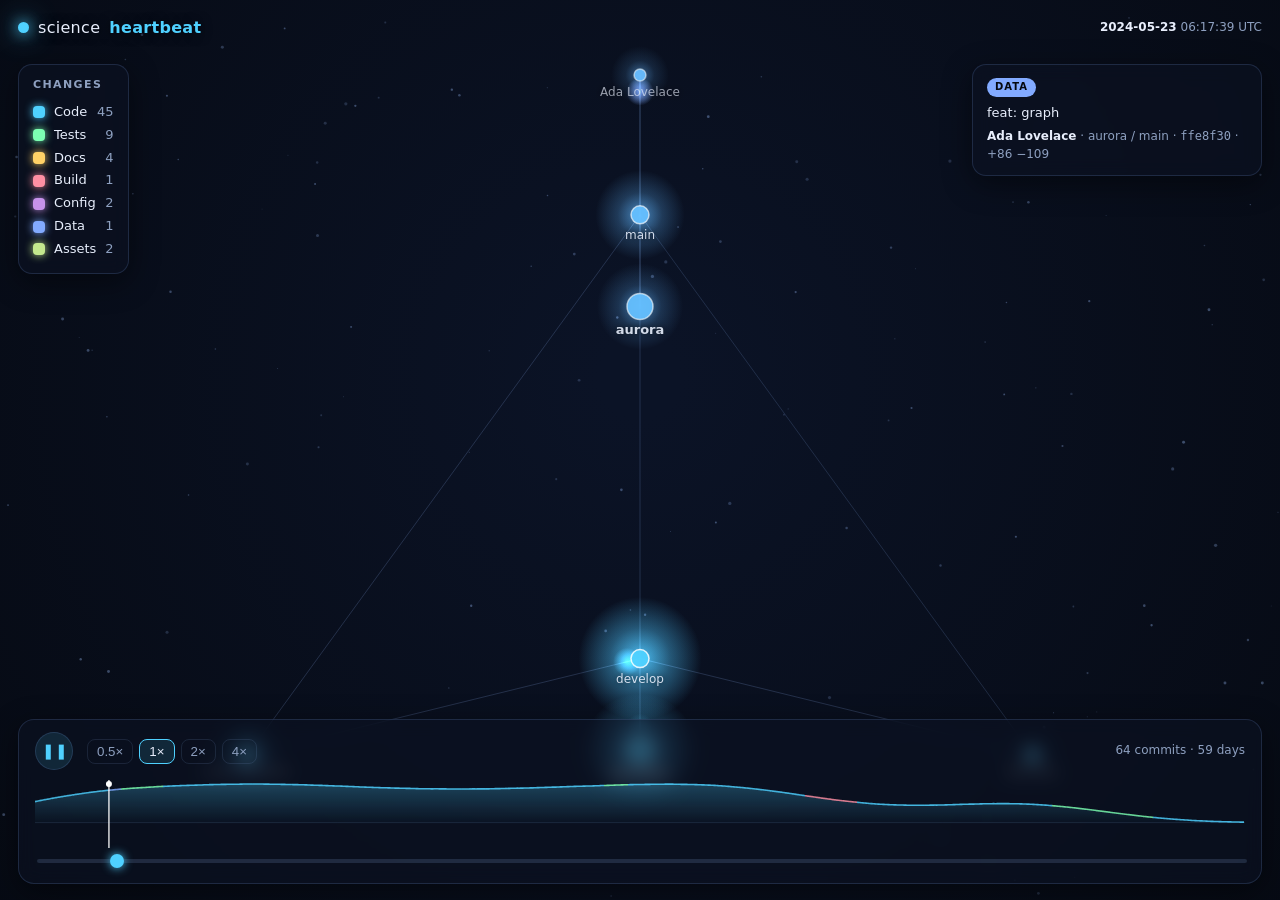
==== examples/demo/index.html @ ae6ad77e "feat: deterministic heartbeat dashboard (MVP) Turn git history into a scrub-able heartbeat dashboard" ====
<!doctype html>
<html lang="en">
<head>
<meta charset="utf-8" />
<meta name="viewport" content="width=device-width, initial-scale=1, maximum-scale=1" />
<title>science heartbeat</title>
<style>:root {
  --bg-0: #05080f;
  --bg-1: #0a1020;
  --ink: #e8eefc;
  --ink-dim: #8ea0c0;
  --line: rgba(120, 150, 200, 0.16);
  --panel: rgba(12, 18, 34, 0.62);
  --panel-brd: rgba(120, 160, 230, 0.18);
  --accent: #4fd1ff;
  --shadow: 0 8px 30px rgba(0, 0, 0, 0.45);
}

* { box-sizing: border-box; }

html, body {
  margin: 0;
  height: 100%;
  overflow: hidden;
  background: var(--bg-0);
  color: var(--ink);
  font: 13px/1.45 ui-sans-serif, system-ui, -apple-system, "Segoe UI", Roboto, sans-serif;
  -webkit-font-smoothing: antialiased;
}

#stage {
  position: fixed;
  inset: 0;
  display: block;
  cursor: grab;
}
#stage:active { cursor: grabbing; }

.panel {
  position: fixed;
  background: var(--panel);
  border: 1px solid var(--panel-brd);
  border-radius: 14px;
  padding: 12px 14px;
  backdrop-filter: blur(9px);
  -webkit-backdrop-filter: blur(9px);
  box-shadow: var(--shadow);
}

#topbar {
  position: fixed;
  top: 16px;
  left: 18px;
  right: 18px;
  display: flex;
  align-items: center;
  justify-content: space-between;
  pointer-events: none;
}
.brand {
  display: flex;
  align-items: center;
  gap: 9px;
  font-size: 16px;
  letter-spacing: 0.3px;
  text-shadow: 0 1px 12px rgba(0, 0, 0, 0.6);
}
.brand b { font-weight: 700; color: var(--accent); }
.brand .dot {
  width: 11px;
  height: 11px;
  border-radius: 50%;
  background: var(--accent);
  box-shadow: 0 0 14px var(--accent), 0 0 28px var(--accent);
  animation: beat 1.6s ease-in-out infinite;
}
@keyframes beat {
  0%, 100% { transform: scale(1); opacity: 0.85; }
  18% { transform: scale(1.5); opacity: 1; }
  40% { transform: scale(1); opacity: 0.85; }
}
.clock {
  font-variant-numeric: tabular-nums;
  color: var(--ink-dim);
  font-size: 12px;
  text-align: right;
}
.clock b { color: var(--ink); font-weight: 600; }

#legend {
  top: 64px;
  left: 18px;
  max-width: 210px;
}
#legend h4 {
  margin: 0 0 8px;
  font-size: 11px;
  text-transform: uppercase;
  letter-spacing: 1.4px;
  color: var(--ink-dim);
  font-weight: 600;
}
.legend-row {
  display: flex;
  align-items: center;
  gap: 9px;
  padding: 2px 0;
}
.legend-row .sw {
  width: 12px;
  height: 12px;
  border-radius: 4px;
  flex: 0 0 auto;
  box-shadow: 0 0 9px currentColor;
}
.legend-row .nm { flex: 1; text-transform: capitalize; }
.legend-row .ct { color: var(--ink-dim); font-variant-numeric: tabular-nums; }

#nowplaying {
  top: 64px;
  right: 18px;
  max-width: 290px;
  min-height: 30px;
  transition: opacity 0.25s ease;
}
#nowplaying.idle { opacity: 0.0; }
.np-kind {
  display: inline-block;
  font-size: 10px;
  text-transform: uppercase;
  letter-spacing: 1px;
  padding: 2px 8px;
  border-radius: 999px;
  color: #05080f;
  font-weight: 700;
}
.np-title {
  margin: 7px 0 6px;
  font-size: 13px;
  color: var(--ink);
  word-break: break-word;
}
.np-meta { color: var(--ink-dim); font-size: 12px; }
.np-meta b { color: var(--ink); font-weight: 600; }

#timeline {
  position: fixed;
  left: 18px;
  right: 18px;
  bottom: 16px;
  background: var(--panel);
  border: 1px solid var(--panel-brd);
  border-radius: 16px;
  padding: 12px 16px 14px;
  backdrop-filter: blur(9px);
  -webkit-backdrop-filter: blur(9px);
  box-shadow: var(--shadow);
}
.controls {
  display: flex;
  align-items: center;
  gap: 14px;
  margin-bottom: 8px;
}
#playpause {
  width: 38px;
  height: 38px;
  border-radius: 50%;
  border: 1px solid var(--panel-brd);
  background: rgba(79, 209, 255, 0.12);
  color: var(--accent);
  font-size: 15px;
  cursor: pointer;
  transition: background 0.15s ease, transform 0.1s ease;
  flex: 0 0 auto;
}
#playpause:hover { background: rgba(79, 209, 255, 0.22); }
#playpause:active { transform: scale(0.94); }
.speeds { display: flex; gap: 6px; }
.speeds button {
  border: 1px solid var(--line);
  background: transparent;
  color: var(--ink-dim);
  border-radius: 8px;
  padding: 4px 9px;
  cursor: pointer;
  font-variant-numeric: tabular-nums;
}
.speeds button.active { color: var(--ink); border-color: var(--accent); background: rgba(79, 209, 255, 0.12); }
.controls .span {
  margin-left: auto;
  color: var(--ink-dim);
  font-size: 12px;
  font-variant-numeric: tabular-nums;
}
#ecg {
  display: block;
  width: 100%;
  height: 72px;
  cursor: crosshair;
}
#scrub {
  -webkit-appearance: none;
  appearance: none;
  width: 100%;
  height: 4px;
  margin-top: 8px;
  border-radius: 4px;
  background: rgba(120, 150, 200, 0.2);
  outline: none;
}
#scrub::-webkit-slider-thumb {
  -webkit-appearance: none;
  width: 14px;
  height: 14px;
  border-radius: 50%;
  background: var(--accent);
  box-shadow: 0 0 10px var(--accent);
  cursor: pointer;
}
#scrub::-moz-range-thumb {
  width: 14px;
  height: 14px;
  border: none;
  border-radius: 50%;
  background: var(--accent);
  box-shadow: 0 0 10px var(--accent);
  cursor: pointer;
}

.tooltip {
  position: fixed;
  pointer-events: none;
  background: rgba(8, 12, 24, 0.92);
  border: 1px solid var(--panel-brd);
  border-radius: 9px;
  padding: 7px 10px;
  font-size: 12px;
  max-width: 260px;
  box-shadow: var(--shadow);
  z-index: 10;
  transform: translate(-50%, calc(-100% - 12px));
}
.tooltip .tt-label { font-weight: 600; }
.tooltip .tt-kind { color: var(--ink-dim); text-transform: capitalize; }

#empty {
  position: fixed;
  inset: 0;
  display: none;
  align-items: center;
  justify-content: center;
  color: var(--ink-dim);
  font-size: 15px;
  text-align: center;
  padding: 40px;
}
</style>
</head>
<body>
<canvas id="stage"></canvas>

<header id="topbar">
  <div class="brand"><span class="dot"></span> science<b>heartbeat</b></div>
  <div id="clock" class="clock"></div>
</header>

<aside id="legend" class="panel"></aside>
<section id="nowplaying" class="panel idle"></section>

<footer id="timeline">
  <div class="controls">
    <button id="playpause" aria-label="Play / pause">▶</button>
    <div class="speeds" id="speeds"></div>
  </div>
  <canvas id="ecg"></canvas>
  <input id="scrub" type="range" min="0" max="1000" value="0" step="1" aria-label="Timeline" />
</footer>

<div id="tooltip" class="tooltip" hidden></div>
<div id="empty"></div>

<script id="hb-data" type="application/json">{"classifier_version":"1","content_hash":"bdbcc55177541d0b05b9603dfdc18054f73d86063807f933cf3fd4defb46ef9e","edges":[{"id":"edge:authored:0bf801fb4e749cde","kind":"authored","label":null,"source":"committer:b0f029c27377","target":"branch:borealis:develop"},{"id":"edge:authored:124ed54fcc5cdbb7","kind":"authored","label":null,"source":"committer:3ca93ad87e0b","target":"branch:borealis:develop"},{"id":"edge:authored:46136c1c800684e3","kind":"authored","label":null,"source":"committer:b0f029c27377","target":"branch:aurora:main"},{"id":"edge:authored:8c77cfcd282cfc92","kind":"authored","label":null,"source":"committer:a460e37bf4d8","target":"branch:aurora:main"},{"id":"edge:authored:d6e035967238d266","kind":"authored","label":null,"source":"committer:a460e37bf4d8","target":"branch:borealis:develop"},{"id":"edge:authored:f244b180ac7a30e6","kind":"authored","label":null,"source":"committer:3ca93ad87e0b","target":"branch:aurora:main"},{"id":"edge:branch_of:57806a81c5008cb8","kind":"branch_of","label":null,"source":"branch:borealis:develop","target":"repo:borealis"},{"id":"edge:branch_of:86c24c39a9a504bc","kind":"branch_of","label":null,"source":"branch:aurora:main","target":"repo:aurora"}],"layout_version":"1","nodes":[{"id":"branch:aurora:main","kind":"branch","label":"main","parent":"repo:aurora","x":1.4083438190194563e-14,"y":-325.0},{"id":"branch:borealis:develop","kind":"branch","label":"develop","parent":"repo:borealis","x":1.4083438190194563e-14,"y":135.0},{"id":"committer:3ca93ad87e0b","kind":"committer","label":"Ada Lovelace","parent":null,"x":2.87791997799628e-14,"y":-470.0},{"id":"committer:a460e37bf4d8","kind":"committer","label":"Bob Bits","parent":null,"x":407.0319397786862,"y":234.99999999999991},{"id":"committer:b0f029c27377","kind":"committer","label":"Carol Compiler","parent":null,"x":-407.0319397786861,"y":235.00000000000017},{"id":"repo:aurora","kind":"repo","label":"aurora","parent":null,"x":1.4083438190194563e-14,"y":-230.0},{"id":"repo:borealis","kind":"repo","label":"borealis","parent":null,"x":1.4083438190194563e-14,"y":230.0}],"palette":{"assets":"#c3e88d","build":"#ff8fa3","code":"#4fd1ff","config":"#c792ea","data":"#82aaff","deps":"#f78c6c","docs":"#ffd166","other":"#9fb0c0","tests":"#7cffb2"},"palette_version":"1","pulses":[{"branch":"branch:aurora:main","color":"#4fd1ff","deletions":95,"files_changed":2,"id":"pulse:aurora:4ef9149d4954","insertions":283,"intensity":0.8118,"kind":"code","kinds":[{"files":1,"kind":"code"},{"files":1,"kind":"data"}],"node":"branch:aurora:main","path":["committer:a460e37bf4d8","branch:aurora:main","repo:aurora"],"ref":"4ef9149d4954","repo":"repo:aurora","source":"Bob Bits","source_id":"committer:a460e37bf4d8","t":1716081029,"title":"test: cover metrics"},{"branch":"branch:borealis:develop","color":"#4fd1ff","deletions":104,"files_changed":3,"id":"pulse:borealis:d67444ec4b9b","insertions":197,"intensity":0.7808,"kind":"code","kinds":[{"files":2,"kind":"code"},{"files":1,"kind":"tests"}],"node":"branch:borealis:develop","path":["committer:b0f029c27377","branch:borealis:develop","repo:borealis"],"ref":"d67444ec4b9b","repo":"repo:borealis","source":"Carol Compiler","source_id":"committer:b0f029c27377","t":1716142974,"title":"chore: bump loader"},{"branch":"branch:aurora:main","color":"#4fd1ff","deletions":27,"files_changed":2,"id":"pulse:aurora:e06ecbe830d1","insertions":66,"intensity":0.6212,"kind":"code","kinds":[{"files":1,"kind":"code"},{"files":1,"kind":"build"}],"node":"branch:aurora:main","path":["committer:a460e37bf4d8","branch:aurora:main","repo:aurora"],"ref":"e06ecbe830d1","repo":"repo:aurora","source":"Bob Bits","source_id":"committer:a460e37bf4d8","t":1716221414,"title":"test: cover export"},{"branch":"branch:borealis:develop","color":"#4fd1ff","deletions":22,"files_changed":2,"id":"pulse:borealis:b2cd46346876","insertions":55,"intensity":0.5957,"kind":"code","kinds":[{"files":1,"kind":"code"},{"files":1,"kind":"tests"}],"node":"branch:borealis:develop","path":["committer:3ca93ad87e0b","branch:borealis:develop","repo:borealis"],"ref":"b2cd46346876","repo":"repo:borealis","source":"Ada Lovelace","source_id":"committer:3ca93ad87e0b","t":1716275352,"title":"refactor: simplify cache"},{"branch":"branch:borealis:develop","color":"#4fd1ff","deletions":84,"files_changed":4,"id":"pulse:borealis:c99bd3268885","insertions":145,"intensity":0.7435,"kind":"code","kinds":[{"files":2,"kind":"code"},{"files":2,"kind":"build"}],"node":"branch:borealis:develop","path":["committer:b0f029c27377","branch:borealis:develop","repo:borealis"],"ref":"c99bd3268885","repo":"repo:borealis","source":"Carol Compiler","source_id":"committer:b0f029c27377","t":1716350681,"title":"feat: auth"},{"branch":"branch:aurora:main","color":"#82aaff","deletions":109,"files_changed":1,"id":"pulse:aurora:ffe8f30e97c7","insertions":86,"intensity":0.7217,"kind":"data","kinds":[{"files":1,"kind":"data"}],"node":"branch:aurora:main","path":["committer:3ca93ad87e0b","branch:aurora:main","repo:aurora"],"ref":"ffe8f30e97c7","repo":"repo:aurora","source":"Ada Lovelace","source_id":"committer:3ca93ad87e0b","t":1716433331,"title":"feat: graph"},{"branch":"branch:borealis:develop","color":"#4fd1ff","deletions":35,"files_changed":2,"id":"pulse:borealis:f1ce5c393d32","insertions":48,"intensity":0.6058,"kind":"code","kinds":[{"files":1,"kind":"code"},{"files":1,"kind":"build"}],"node":"branch:borealis:develop","path":["committer:3ca93ad87e0b","branch:borealis:develop","repo:borealis"],"ref":"f1ce5c393d32","repo":"repo:borealis","source":"Ada Lovelace","source_id":"committer:3ca93ad87e0b","t":1716528740,"title":"docs: explain parser"},{"branch":"branch:borealis:develop","color":"#7cffb2","deletions":36,"files_changed":4,"id":"pulse:borealis:f186d61fefa9","insertions":176,"intensity":0.733,"kind":"tests","kinds":[{"files":1,"kind":"code"},{"files":2,"kind":"tests"},{"files":1,"kind":"assets"}],"node":"branch:borealis:develop","path":["committer:a460e37bf4d8","branch:borealis:develop","repo:borealis"],"ref":"f186d61fefa9","repo":"repo:borealis","source":"Bob Bits","source_id":"committer:a460e37bf4d8","t":1716602290,"title":"fix: handle parser edge case"},{"branch":"branch:aurora:main","color":"#4fd1ff","deletions":15,"files_changed":2,"id":"pulse:aurora:b3fbae81ee1b","insertions":82,"intensity":0.6269,"kind":"code","kinds":[{"files":1,"kind":"code"},{"files":1,"kind":"docs"}],"node":"branch:aurora:main","path":["committer:3ca93ad87e0b","branch:aurora:main","repo:aurora"],"ref":"b3fbae81ee1b","repo":"repo:aurora","source":"Ada Lovelace","source_id":"committer:3ca93ad87e0b","t":1716628167,"title":"feat: loader"},{"branch":"branch:borealis:develop","color":"#4fd1ff","deletions":53,"files_changed":3,"id":"pulse:borealis:fbc6354aeff2","insertions":44,"intensity":0.6269,"kind":"code","kinds":[{"files":1,"kind":"code"},{"files":1,"kind":"docs"},{"files":1,"kind":"config"}],"node":"branch:borealis:develop","path":["committer:b0f029c27377","branch:borealis:develop","repo:borealis"],"ref":"fbc6354aeff2","repo":"repo:borealis","source":"Carol Compiler","source_id":"committer:b0f029c27377","t":1716666289,"title":"docs: explain scheduler"},{"branch":"branch:aurora:main","color":"#4fd1ff","deletions":8,"files_changed":2,"id":"pulse:aurora:2e70431bccd8","insertions":78,"intensity":0.6106,"kind":"code","kinds":[{"files":1,"kind":"code"},{"files":1,"kind":"assets"}],"node":"branch:aurora:main","path":["committer:b0f029c27377","branch:aurora:main","repo:aurora"],"ref":"2e70431bccd8","repo":"repo:aurora","source":"Carol Compiler","source_id":"committer:b0f029c27377","t":1716777868,"title":"fix: handle auth edge case"},{"branch":"branch:borealis:develop","color":"#4fd1ff","deletions":81,"files_changed":3,"id":"pulse:borealis:686ff7fb10cd","insertions":207,"intensity":0.7747,"kind":"code","kinds":[{"files":2,"kind":"code"},{"files":1,"kind":"tests"}],"node":"branch:borealis:develop","path":["committer:3ca93ad87e0b","branch:borealis:develop","repo:borealis"],"ref":"686ff7fb10cd","repo":"repo:borealis","source":"Ada Lovelace","source_id":"committer:3ca93ad87e0b","t":1716883369,"title":"test: cover metrics"},{"branch":"branch:aurora:main","color":"#4fd1ff","deletions":41,"files_changed":3,"id":"pulse:aurora:fdf78a8ca42a","insertions":94,"intensity":0.6717,"kind":"code","kinds":[{"files":1,"kind":"code"},{"files":1,"kind":"docs"},{"files":1,"kind":"build"}],"node":"branch:aurora:main","path":["committer:b0f029c27377","branch:aurora:main","repo:aurora"],"ref":"fdf78a8ca42a","repo":"repo:aurora","source":"Carol Compiler","source_id":"committer:b0f029c27377","t":1716999823,"title":"refactor: simplify parser"},{"branch":"branch:borealis:develop","color":"#4fd1ff","deletions":29,"files_changed":1,"id":"pulse:borealis:5788f9c15114","insertions":93,"intensity":0.658,"kind":"code","kinds":[{"files":1,"kind":"code"}],"node":"branch:borealis:develop","path":["committer:a460e37bf4d8","branch:borealis:develop","repo:borealis"],"ref":"5788f9c15114","repo":"repo:borealis","source":"Bob Bits","source_id":"committer:a460e37bf4d8","t":1717035341,"title":"docs: explain auth"},{"branch":"branch:aurora:main","color":"#4fd1ff","deletions":35,"files_changed":1,"id":"pulse:aurora:6e1b7ba47e73","insertions":48,"intensity":0.6058,"kind":"code","kinds":[{"files":1,"kind":"code"}],"node":"branch:aurora:main","path":["committer:3ca93ad87e0b","branch:aurora:main","repo:aurora"],"ref":"6e1b7ba47e73","repo":"repo:aurora","source":"Ada Lovelace","source_id":"committer:3ca93ad87e0b","t":1717111399,"title":"test: cover graph"},{"branch":"branch:borealis:develop","color":"#4fd1ff","deletions":33,"files_changed":2,"id":"pulse:borealis:b45b09a45a7e","insertions":95,"intensity":0.6645,"kind":"code","kinds":[{"files":1,"kind":"code"},{"files":1,"kind":"docs"}],"node":"branch:borealis:develop","path":["committer:b0f029c27377","branch:borealis:develop","repo:borealis"],"ref":"b45b09a45a7e","repo":"repo:borealis","source":"Carol Compiler","source_id":"committer:b0f029c27377","t":1717154712,"title":"feat: loader"},{"branch":"branch:aurora:main","color":"#4fd1ff","deletions":50,"files_changed":1,"id":"pulse:aurora:aaae6b20cb0e","insertions":96,"intensity":0.6823,"kind":"code","kinds":[{"files":1,"kind":"code"}],"node":"branch:aurora:main","path":["committer:b0f029c27377","branch:aurora:main","repo:aurora"],"ref":"aaae6b20cb0e","repo":"repo:aurora","source":"Carol Compiler","source_id":"committer:b0f029c27377","t":1717178939,"title":"refactor: simplify metrics"},{"branch":"branch:aurora:main","color":"#4fd1ff","deletions":56,"files_changed":3,"id":"pulse:aurora:423be623ac69","insertions":196,"intensity":0.7566,"kind":"code","kinds":[{"files":2,"kind":"code"},{"files":1,"kind":"config"}],"node":"branch:aurora:main","path":["committer:3ca93ad87e0b","branch:aurora:main","repo:aurora"],"ref":"423be623ac69","repo":"repo:aurora","source":"Ada Lovelace","source_id":"committer:3ca93ad87e0b","t":1717231074,"title":"docs: explain metrics"},{"branch":"branch:borealis:develop","color":"#4fd1ff","deletions":10,"files_changed":1,"id":"pulse:borealis:7108e7bfbc1b","insertions":86,"intensity":0.6255,"kind":"code","kinds":[{"files":1,"kind":"code"}],"node":"branch:borealis:develop","path":["committer:3ca93ad87e0b","branch:borealis:develop","repo:borealis"],"ref":"7108e7bfbc1b","repo":"repo:borealis","source":"Ada Lovelace","source_id":"committer:3ca93ad87e0b","t":1717335317,"title":"feat: scheduler"},{"branch":"branch:aurora:main","color":"#4fd1ff","deletions":47,"files_changed":4,"id":"pulse:aurora:16c10e407b90","insertions":361,"intensity":0.8222,"kind":"code","kinds":[{"files":2,"kind":"code"},{"files":1,"kind":"docs"},{"files":1,"kind":"data"}],"node":"branch:aurora:main","path":["committer:a460e37bf4d8","branch:aurora:main","repo:aurora"],"ref":"16c10e407b90","repo":"repo:aurora","source":"Bob Bits","source_id":"committer:a460e37bf4d8","t":1717390898,"title":"docs: explain cache"},{"branch":"branch:aurora:main","color":"#7cffb2","deletions":23,"files_changed":4,"id":"pulse:aurora:3f4fb8d5dea0","insertions":134,"intensity":0.6922,"kind":"tests","kinds":[{"files":1,"kind":"code"},{"files":2,"kind":"tests"},{"files":1,"kind":"config"}],"node":"branch:aurora:main","path":["committer:3ca93ad87e0b","branch:aurora:main","repo:aurora"],"ref":"3f4fb8d5dea0","repo":"repo:aurora","source":"Ada Lovelace","source_id":"committer:3ca93ad87e0b","t":1717457579,"title":"test: cover loader"},{"branch":"branch:borealis:develop","color":"#7cffb2","deletions":29,"files_changed":2,"id":"pulse:borealis:87cb37596566","insertions":100,"intensity":0.6655,"kind":"tests","kinds":[{"files":2,"kind":"tests"}],"node":"branch:borealis:develop","path":["committer:a460e37bf4d8","branch:borealis:develop","repo:borealis"],"ref":"87cb37596566","repo":"repo:borealis","source":"Bob Bits","source_id":"committer:a460e37bf4d8","t":1717566287,"title":"chore: bump graph"},{"branch":"branch:aurora:main","color":"#4fd1ff","deletions":26,"files_changed":2,"id":"pulse:aurora:f76b7513769a","insertions":79,"intensity":0.6376,"kind":"code","kinds":[{"files":1,"kind":"code"},{"files":1,"kind":"docs"}],"node":"branch:aurora:main","path":["committer:a460e37bf4d8","branch:aurora:main","repo:aurora"],"ref":"f76b7513769a","repo":"repo:aurora","source":"Bob Bits","source_id":"committer:a460e37bf4d8","t":1717693209,"title":"docs: explain export"},{"branch":"branch:borealis:develop","color":"#ffd166","deletions":35,"files_changed":3,"id":"pulse:borealis:1ffff15248f9","insertions":106,"intensity":0.6776,"kind":"docs","kinds":[{"files":1,"kind":"code"},{"files":2,"kind":"docs"}],"node":"branch:borealis:develop","path":["committer:a460e37bf4d8","branch:borealis:develop","repo:borealis"],"ref":"1ffff15248f9","repo":"repo:borealis","source":"Bob Bits","source_id":"committer:a460e37bf4d8","t":1717735192,"title":"fix: handle cache edge case"},{"branch":"branch:aurora:main","color":"#4fd1ff","deletions":9,"files_changed":2,"id":"pulse:aurora:7d7b60e2aa07","insertions":182,"intensity":0.7188,"kind":"code","kinds":[{"files":2,"kind":"code"}],"node":"branch:aurora:main","path":["committer:b0f029c27377","branch:aurora:main","repo:aurora"],"ref":"7d7b60e2aa07","repo":"repo:aurora","source":"Carol Compiler","source_id":"committer:b0f029c27377","t":1717739276,"title":"test: cover auth"},{"branch":"branch:aurora:main","color":"#7cffb2","deletions":0,"files_changed":1,"id":"pulse:aurora:1bf55e381a05","insertions":49,"intensity":0.5349,"kind":"tests","kinds":[{"files":1,"kind":"tests"}],"node":"branch:aurora:main","path":["committer:b0f029c27377","branch:aurora:main","repo:aurora"],"ref":"1bf55e381a05","repo":"repo:aurora","source":"Carol Compiler","source_id":"committer:b0f029c27377","t":1717819509,"title":"refactor: simplify graph"},{"branch":"branch:aurora:main","color":"#4fd1ff","deletions":113,"files_changed":3,"id":"pulse:aurora:305887d50287","insertions":324,"intensity":0.8316,"kind":"code","kinds":[{"files":1,"kind":"code"},{"files":1,"kind":"docs"},{"files":1,"kind":"data"}],"node":"branch:aurora:main","path":["committer:a460e37bf4d8","branch:aurora:main","repo:aurora"],"ref":"305887d50287","repo":"repo:aurora","source":"Bob Bits","source_id":"committer:a460e37bf4d8","t":1717976447,"title":"refactor: simplify loader"},{"branch":"branch:borealis:develop","color":"#7cffb2","deletions":24,"files_changed":2,"id":"pulse:borealis:b35c271ebf7f","insertions":59,"intensity":0.6058,"kind":"tests","kinds":[{"files":2,"kind":"tests"}],"node":"branch:borealis:develop","path":["committer:3ca93ad87e0b","branch:borealis:develop","repo:borealis"],"ref":"b35c271ebf7f","repo":"repo:borealis","source":"Ada Lovelace","source_id":"committer:3ca93ad87e0b","t":1717982002,"title":"feat: auth"},{"branch":"branch:borealis:develop","color":"#4fd1ff","deletions":33,"files_changed":3,"id":"pulse:borealis:9a327a7d3bf9","insertions":278,"intensity":0.7852,"kind":"code","kinds":[{"files":1,"kind":"code"},{"files":1,"kind":"tests"},{"files":1,"kind":"data"}],"node":"branch:borealis:develop","path":["committer:b0f029c27377","branch:borealis:develop","repo:borealis"],"ref":"9a327a7d3bf9","repo":"repo:borealis","source":"Carol Compiler","source_id":"committer:b0f029c27377","t":1718155912,"title":"chore: bump metrics"},{"branch":"branch:aurora:main","color":"#4fd1ff","deletions":29,"files_changed":4,"id":"pulse:aurora:c4ebd836dff7","insertions":341,"intensity":0.8089,"kind":"code","kinds":[{"files":2,"kind":"code"},{"files":1,"kind":"config"},{"files":1,"kind":"data"}],"node":"branch:aurora:main","path":["committer:a460e37bf4d8","branch:aurora:main","repo:aurora"],"ref":"c4ebd836dff7","repo":"repo:aurora","source":"Bob Bits","source_id":"committer:a460e37bf4d8","t":1718174494,"title":"refactor: simplify auth"},{"branch":"branch:borealis:develop","color":"#4fd1ff","deletions":50,"files_changed":3,"id":"pulse:borealis:b26033189dde","insertions":123,"intensity":0.7054,"kind":"code","kinds":[{"files":1,"kind":"code"},{"files":1,"kind":"tests"},{"files":1,"kind":"docs"}],"node":"branch:borealis:develop","path":["committer:3ca93ad87e0b","branch:borealis:develop","repo:borealis"],"ref":"b26033189dde","repo":"repo:borealis","source":"Ada Lovelace","source_id":"committer:3ca93ad87e0b","t":1718368221,"title":"feat: scheduler"},{"branch":"branch:borealis:develop","color":"#4fd1ff","deletions":46,"files_changed":2,"id":"pulse:borealis:d4a12bbab782","insertions":95,"intensity":0.6776,"kind":"code","kinds":[{"files":1,"kind":"code"},{"files":1,"kind":"tests"}],"node":"branch:borealis:develop","path":["committer:3ca93ad87e0b","branch:borealis:develop","repo:borealis"],"ref":"d4a12bbab782","repo":"repo:borealis","source":"Ada Lovelace","source_id":"committer:3ca93ad87e0b","t":1718410985,"title":"feat: scheduler"},{"branch":"branch:aurora:main","color":"#4fd1ff","deletions":33,"files_changed":2,"id":"pulse:aurora:57d372adf485","insertions":100,"intensity":0.6697,"kind":"code","kinds":[{"files":2,"kind":"code"}],"node":"branch:aurora:main","path":["committer:b0f029c27377","branch:aurora:main","repo:aurora"],"ref":"57d372adf485","repo":"repo:aurora","source":"Carol Compiler","source_id":"committer:b0f029c27377","t":1718428982,"title":"feat: metrics"},{"branch":"branch:aurora:main","color":"#c3e88d","deletions":95,"files_changed":4,"id":"pulse:aurora:730bada6272d","insertions":212,"intensity":0.7835,"kind":"assets","kinds":[{"files":1,"kind":"code"},{"files":1,"kind":"data"},{"files":2,"kind":"assets"}],"node":"branch:aurora:main","path":["committer:3ca93ad87e0b","branch:aurora:main","repo:aurora"],"ref":"730bada6272d","repo":"repo:aurora","source":"Ada Lovelace","source_id":"committer:3ca93ad87e0b","t":1718552278,"title":"feat: cache"},{"branch":"branch:borealis:develop","color":"#4fd1ff","deletions":112,"files_changed":4,"id":"pulse:borealis:97ef6d877d2e","insertions":647,"intensity":0.9069,"kind":"code","kinds":[{"files":2,"kind":"code"},{"files":1,"kind":"config"},{"files":1,"kind":"data"}],"node":"branch:borealis:develop","path":["committer:a460e37bf4d8","branch:borealis:develop","repo:borealis"],"ref":"97ef6d877d2e","repo":"repo:borealis","source":"Bob Bits","source_id":"committer:a460e37bf4d8","t":1718637796,"title":"feat: scheduler"},{"branch":"branch:borealis:develop","color":"#4fd1ff","deletions":62,"files_changed":4,"id":"pulse:borealis:d5888b540ba2","insertions":287,"intensity":0.8009,"kind":"code","kinds":[{"files":3,"kind":"code"},{"files":1,"kind":"docs"}],"node":"branch:borealis:develop","path":["committer:3ca93ad87e0b","branch:borealis:develop","repo:borealis"],"ref":"d5888b540ba2","repo":"repo:borealis","source":"Ada Lovelace","source_id":"committer:3ca93ad87e0b","t":1718757025,"title":"refactor: simplify scheduler"},{"branch":"branch:aurora:main","color":"#c792ea","deletions":0,"files_changed":1,"id":"pulse:aurora:91fc2c118769","insertions":5,"intensity":0.245,"kind":"config","kinds":[{"files":1,"kind":"config"}],"node":"branch:aurora:main","path":["committer:3ca93ad87e0b","branch:aurora:main","repo:aurora"],"ref":"91fc2c118769","repo":"repo:aurora","source":"Ada Lovelace","source_id":"committer:3ca93ad87e0b","t":1718799077,"title":"refactor: simplify loader"},{"branch":"branch:aurora:main","color":"#7cffb2","deletions":47,"files_changed":3,"id":"pulse:aurora:516d322c3158","insertions":205,"intensity":0.7566,"kind":"tests","kinds":[{"files":1,"kind":"code"},{"files":2,"kind":"tests"}],"node":"branch:aurora:main","path":["committer:a460e37bf4d8","branch:aurora:main","repo:aurora"],"ref":"516d322c3158","repo":"repo:aurora","source":"Bob Bits","source_id":"committer:a460e37bf4d8","t":1718878959,"title":"refactor: simplify loader"},{"branch":"branch:borealis:develop","color":"#4fd1ff","deletions":5,"files_changed":3,"id":"pulse:borealis:90c46849ed4e","insertions":149,"intensity":0.6896,"kind":"code","kinds":[{"files":1,"kind":"code"},{"files":1,"kind":"docs"},{"files":1,"kind":"build"}],"node":"branch:borealis:develop","path":["committer:3ca93ad87e0b","branch:borealis:develop","repo:borealis"],"ref":"90c46849ed4e","repo":"repo:borealis","source":"Ada Lovelace","source_id":"committer:3ca93ad87e0b","t":1718937288,"title":"refactor: simplify scheduler"},{"branch":"branch:aurora:main","color":"#c3e88d","deletions":0,"files_changed":1,"id":"pulse:aurora:b7b3f56933cc","insertions":1,"intensity":0.12,"kind":"assets","kinds":[{"files":1,"kind":"assets"}],"node":"branch:aurora:main","path":["committer:a460e37bf4d8","branch:aurora:main","repo:aurora"],"ref":"b7b3f56933cc","repo":"repo:aurora","source":"Bob Bits","source_id":"committer:a460e37bf4d8","t":1718946875,"title":"fix: handle auth edge case"},{"branch":"branch:borealis:develop","color":"#7cffb2","deletions":33,"files_changed":3,"id":"pulse:borealis:62dc0bbb4f87","insertions":131,"intensity":0.6981,"kind":"tests","kinds":[{"files":3,"kind":"tests"}],"node":"branch:borealis:develop","path":["committer:3ca93ad87e0b","branch:borealis:develop","repo:borealis"],"ref":"62dc0bbb4f87","repo":"repo:borealis","source":"Ada Lovelace","source_id":"committer:3ca93ad87e0b","t":1719074053,"title":"test: cover metrics"},{"branch":"branch:borealis:develop","color":"#4fd1ff","deletions":41,"files_changed":2,"id":"pulse:borealis:a3701adfdd69","insertions":102,"intensity":0.6795,"kind":"code","kinds":[{"files":1,"kind":"code"},{"files":1,"kind":"docs"}],"node":"branch:borealis:develop","path":["committer:a460e37bf4d8","branch:borealis:develop","repo:borealis"],"ref":"a3701adfdd69","repo":"repo:borealis","source":"Bob Bits","source_id":"committer:a460e37bf4d8","t":1719111087,"title":"test: cover parser"},{"branch":"branch:aurora:main","color":"#4fd1ff","deletions":52,"files_changed":3,"id":"pulse:aurora:ee0568580c40","insertions":186,"intensity":0.7488,"kind":"code","kinds":[{"files":2,"kind":"code"},{"files":1,"kind":"build"}],"node":"branch:aurora:main","path":["committer:b0f029c27377","branch:aurora:main","repo:aurora"],"ref":"ee0568580c40","repo":"repo:aurora","source":"Carol Compiler","source_id":"committer:b0f029c27377","t":1719115138,"title":"test: cover loader"},{"branch":"branch:aurora:main","color":"#4fd1ff","deletions":10,"files_changed":3,"id":"pulse:aurora:5bd570101865","insertions":32,"intensity":0.5143,"kind":"code","kinds":[{"files":1,"kind":"code"},{"files":1,"kind":"docs"},{"files":1,"kind":"assets"}],"node":"branch:aurora:main","path":["committer:b0f029c27377","branch:aurora:main","repo:aurora"],"ref":"5bd570101865","repo":"repo:aurora","source":"Carol Compiler","source_id":"committer:b0f029c27377","t":1719152688,"title":"test: cover export"},{"branch":"branch:borealis:develop","color":"#4fd1ff","deletions":20,"files_changed":2,"id":"pulse:borealis:fda03b7e88df","insertions":112,"intensity":0.6686,"kind":"code","kinds":[{"files":1,"kind":"code"},{"files":1,"kind":"docs"}],"node":"branch:borealis:develop","path":["committer:b0f029c27377","branch:borealis:develop","repo:borealis"],"ref":"fda03b7e88df","repo":"repo:borealis","source":"Carol Compiler","source_id":"committer:b0f029c27377","t":1719291691,"title":"docs: explain metrics"},{"branch":"branch:aurora:main","color":"#4fd1ff","deletions":55,"files_changed":4,"id":"pulse:aurora:59d1d4911dba","insertions":272,"intensity":0.7921,"kind":"code","kinds":[{"files":2,"kind":"code"},{"files":1,"kind":"tests"},{"files":1,"kind":"docs"}],"node":"branch:aurora:main","path":["committer:3ca93ad87e0b","branch:aurora:main","repo:aurora"],"ref":"59d1d4911dba","repo":"repo:aurora","source":"Ada Lovelace","source_id":"committer:3ca93ad87e0b","t":1719392659,"title":"docs: explain graph"},{"branch":"branch:borealis:develop","color":"#4fd1ff","deletions":18,"files_changed":1,"id":"pulse:borealis:db56e2ab089e","insertions":63,"intensity":0.6025,"kind":"code","kinds":[{"files":1,"kind":"code"}],"node":"branch:borealis:develop","path":["committer:3ca93ad87e0b","branch:borealis:develop","repo:borealis"],"ref":"db56e2ab089e","repo":"repo:borealis","source":"Ada Lovelace","source_id":"committer:3ca93ad87e0b","t":1719444978,"title":"refactor: simplify export"},{"branch":"branch:aurora:main","color":"#c792ea","deletions":2,"files_changed":1,"id":"pulse:aurora:f2a81c9aa92f","insertions":1,"intensity":0.1895,"kind":"config","kinds":[{"files":1,"kind":"config"}],"node":"branch:aurora:main","path":["committer:b0f029c27377","branch:aurora:main","repo:aurora"],"ref":"f2a81c9aa92f","repo":"repo:aurora","source":"Carol Compiler","source_id":"committer:b0f029c27377","t":1719451804,"title":"test: cover scheduler"},{"branch":"branch:borealis:develop","color":"#4fd1ff","deletions":57,"files_changed":3,"id":"pulse:borealis:555a090348fb","insertions":72,"intensity":0.6655,"kind":"code","kinds":[{"files":2,"kind":"code"},{"files":1,"kind":"build"}],"node":"branch:borealis:develop","path":["committer:3ca93ad87e0b","branch:borealis:develop","repo:borealis"],"ref":"555a090348fb","repo":"repo:borealis","source":"Ada Lovelace","source_id":"committer:3ca93ad87e0b","t":1719477593,"title":"refactor: simplify cache"},{"branch":"branch:borealis:develop","color":"#4fd1ff","deletions":34,"files_changed":2,"id":"pulse:borealis:855ecfc25510","insertions":121,"intensity":0.6904,"kind":"code","kinds":[{"files":1,"kind":"code"},{"files":1,"kind":"tests"}],"node":"branch:borealis:develop","path":["committer:b0f029c27377","branch:borealis:develop","repo:borealis"],"ref":"855ecfc25510","repo":"repo:borealis","source":"Carol Compiler","source_id":"committer:b0f029c27377","t":1719600129,"title":"refactor: simplify cache"},{"branch":"branch:aurora:main","color":"#4fd1ff","deletions":88,"files_changed":3,"id":"pulse:aurora:62b108fa4f37","insertions":459,"intensity":0.8622,"kind":"code","kinds":[{"files":2,"kind":"code"},{"files":1,"kind":"data"}],"node":"branch:aurora:main","path":["committer:b0f029c27377","branch:aurora:main","repo:aurora"],"ref":"62b108fa4f37","repo":"repo:aurora","source":"Carol Compiler","source_id":"committer:b0f029c27377","t":1719621279,"title":"docs: explain parser"},{"branch":"branch:borealis:develop","color":"#ffd166","deletions":32,"files_changed":4,"id":"pulse:borealis:5b166008d6d9","insertions":39,"intensity":0.5847,"kind":"docs","kinds":[{"files":1,"kind":"code"},{"files":3,"kind":"docs"}],"node":"branch:borealis:develop","path":["committer:3ca93ad87e0b","branch:borealis:develop","repo:borealis"],"ref":"5b166008d6d9","repo":"repo:borealis","source":"Ada Lovelace","source_id":"committer:3ca93ad87e0b","t":1719696427,"title":"chore: bump export"},{"branch":"branch:aurora:main","color":"#ffd166","deletions":31,"files_changed":3,"id":"pulse:aurora:f9796e071469","insertions":96,"intensity":0.6634,"kind":"docs","kinds":[{"files":1,"kind":"tests"},{"files":2,"kind":"docs"}],"node":"branch:aurora:main","path":["committer:a460e37bf4d8","branch:aurora:main","repo:aurora"],"ref":"f9796e071469","repo":"repo:aurora","source":"Bob Bits","source_id":"committer:a460e37bf4d8","t":1719733653,"title":"refactor: simplify metrics"},{"branch":"branch:aurora:main","color":"#ffd166","deletions":0,"files_changed":1,"id":"pulse:aurora:09f7c310c9cd","insertions":11,"intensity":0.3398,"kind":"docs","kinds":[{"files":1,"kind":"docs"}],"node":"branch:aurora:main","path":["committer:b0f029c27377","branch:aurora:main","repo:aurora"],"ref":"09f7c310c9cd","repo":"repo:aurora","source":"Carol Compiler","source_id":"committer:b0f029c27377","t":1719791820,"title":"refactor: simplify graph"},{"branch":"branch:aurora:main","color":"#ff8fa3","deletions":44,"files_changed":4,"id":"pulse:aurora:e012a8a45b16","insertions":118,"intensity":0.6964,"kind":"build","kinds":[{"files":1,"kind":"code"},{"files":1,"kind":"docs"},{"files":2,"kind":"build"}],"node":"branch:aurora:main","path":["committer:a460e37bf4d8","branch:aurora:main","repo:aurora"],"ref":"e012a8a45b16","repo":"repo:aurora","source":"Bob Bits","source_id":"committer:a460e37bf4d8","t":1719932511,"title":"docs: explain graph"},{"branch":"branch:aurora:main","color":"#7cffb2","deletions":23,"files_changed":1,"id":"pulse:aurora:e8a525171fb1","insertions":44,"intensity":0.5769,"kind":"tests","kinds":[{"files":1,"kind":"tests"}],"node":"branch:aurora:main","path":["committer:3ca93ad87e0b","branch:aurora:main","repo:aurora"],"ref":"e8a525171fb1","repo":"repo:aurora","source":"Ada Lovelace","source_id":"committer:3ca93ad87e0b","t":1719999655,"title":"refactor: simplify scheduler"},{"branch":"branch:aurora:main","color":"#4fd1ff","deletions":27,"files_changed":1,"id":"pulse:aurora:21bf6742cb01","insertions":76,"intensity":0.635,"kind":"code","kinds":[{"files":1,"kind":"code"}],"node":"branch:aurora:main","path":["committer:3ca93ad87e0b","branch:aurora:main","repo:aurora"],"ref":"21bf6742cb01","repo":"repo:aurora","source":"Ada Lovelace","source_id":"committer:3ca93ad87e0b","t":1720252375,"title":"feat: parser"},{"branch":"branch:aurora:main","color":"#4fd1ff","deletions":61,"files_changed":3,"id":"pulse:aurora:71270a6bce66","insertions":103,"intensity":0.6981,"kind":"code","kinds":[{"files":2,"kind":"code"},{"files":1,"kind":"docs"}],"node":"branch:aurora:main","path":["committer:3ca93ad87e0b","branch:aurora:main","repo:aurora"],"ref":"71270a6bce66","repo":"repo:aurora","source":"Ada Lovelace","source_id":"committer:3ca93ad87e0b","t":1720466933,"title":"chore: bump cache"},{"branch":"branch:aurora:main","color":"#4fd1ff","deletions":44,"files_changed":4,"id":"pulse:aurora:312e134ada17","insertions":215,"intensity":0.7603,"kind":"code","kinds":[{"files":2,"kind":"code"},{"files":1,"kind":"tests"},{"files":1,"kind":"assets"}],"node":"branch:aurora:main","path":["committer:a460e37bf4d8","branch:aurora:main","repo:aurora"],"ref":"312e134ada17","repo":"repo:aurora","source":"Bob Bits","source_id":"committer:a460e37bf4d8","t":1720703273,"title":"fix: handle parser edge case"},{"branch":"branch:aurora:main","color":"#4fd1ff","deletions":75,"files_changed":3,"id":"pulse:aurora:653d1156f525","insertions":176,"intensity":0.756,"kind":"code","kinds":[{"files":2,"kind":"code"},{"files":1,"kind":"docs"}],"node":"branch:aurora:main","path":["committer:3ca93ad87e0b","branch:aurora:main","repo:aurora"],"ref":"653d1156f525","repo":"repo:aurora","source":"Ada Lovelace","source_id":"committer:3ca93ad87e0b","t":1720783997,"title":"fix: handle metrics edge case"},{"branch":"branch:aurora:main","color":"#4fd1ff","deletions":47,"files_changed":3,"id":"pulse:aurora:d7bb5c0b8a1c","insertions":228,"intensity":0.7685,"kind":"code","kinds":[{"files":1,"kind":"code"},{"files":1,"kind":"build"},{"files":1,"kind":"data"}],"node":"branch:aurora:main","path":["committer:3ca93ad87e0b","branch:aurora:main","repo:aurora"],"ref":"d7bb5c0b8a1c","repo":"repo:aurora","source":"Ada Lovelace","source_id":"committer:3ca93ad87e0b","t":1720976914,"title":"fix: handle metrics edge case"},{"branch":"branch:aurora:main","color":"#4fd1ff","deletions":53,"files_changed":3,"id":"pulse:aurora:7f47eb0ef914","insertions":103,"intensity":0.6913,"kind":"code","kinds":[{"files":1,"kind":"code"},{"files":1,"kind":"tests"},{"files":1,"kind":"docs"}],"node":"branch:aurora:main","path":["committer:a460e37bf4d8","branch:aurora:main","repo:aurora"],"ref":"7f47eb0ef914","repo":"repo:aurora","source":"Bob Bits","source_id":"committer:a460e37bf4d8","t":1721056410,"title":"feat: auth"},{"branch":"branch:aurora:main","color":"#7cffb2","deletions":69,"files_changed":4,"id":"pulse:aurora:91375945eaf1","insertions":145,"intensity":0.7343,"kind":"tests","kinds":[{"files":2,"kind":"tests"},{"files":1,"kind":"docs"},{"files":1,"kind":"build"}],"node":"branch:aurora:main","path":["committer:a460e37bf4d8","branch:aurora:main","repo:aurora"],"ref":"91375945eaf1","repo":"repo:aurora","source":"Bob Bits","source_id":"committer:a460e37bf4d8","t":1721108971,"title":"refactor: simplify export"},{"branch":"branch:aurora:main","color":"#4fd1ff","deletions":22,"files_changed":2,"id":"pulse:aurora:81664d4d9887","insertions":84,"intensity":0.6389,"kind":"code","kinds":[{"files":1,"kind":"code"},{"files":1,"kind":"docs"}],"node":"branch:aurora:main","path":["committer:b0f029c27377","branch:aurora:main","repo:aurora"],"ref":"81664d4d9887","repo":"repo:aurora","source":"Carol Compiler","source_id":"committer:b0f029c27377","t":1721151903,"title":"chore: bump scheduler"}],"schema_version":"1","sources":[{"branch":"main","commits":38,"head":"81664d4d9887cb7c6a5337d23ce155b2dbf39d66","name":"aurora","path":"~/code/aurora"},{"branch":"develop","commits":26,"head":"5b166008d6d9100dfbb8fa0313b238c219c27bfa","name":"borealis","path":"~/code/borealis"}],"t_max":1721151903,"t_min":1716081029}</script>
<script>/*
 * science heartbeat — dashboard engine.
 *
 * The document (nodes, edges, pulses, palette, time bounds) is produced
 * deterministically by the Python pipeline. This script is a *pure function*
 * of that document and the timeline cursor: the visual state at any cursor
 * position is reproducible. Real wall-clock time is used only to animate the
 * cursor smoothly and for idle twinkle; any randomness is seeded so even the
 * starfield is identical across runs.
 */
(function () {
  "use strict";

  var DATA = JSON.parse(document.getElementById("hb-data").textContent);

  var stage = document.getElementById("stage");
  var ctx = stage.getContext("2d");
  var ecg = document.getElementById("ecg");
  var ectx = ecg.getContext("2d");
  var tooltip = document.getElementById("tooltip");
  var clockEl = document.getElementById("clock");
  var legendEl = document.getElementById("legend");
  var nowEl = document.getElementById("nowplaying");
  var emptyEl = document.getElementById("empty");
  var playBtn = document.getElementById("playpause");
  var speedsEl = document.getElementById("speeds");
  var scrub = document.getElementById("scrub");

  // --- deterministic PRNG (mulberry32) for purely-cosmetic twinkle -------
  function mulberry32(a) {
    return function () {
      a |= 0; a = (a + 0x6d2b79f5) | 0;
      var t = Math.imul(a ^ (a >>> 15), 1 | a);
      t = (t + Math.imul(t ^ (t >>> 7), 61 | t)) ^ t;
      return ((t ^ (t >>> 14)) >>> 0) / 4294967296;
    };
  }

  // --- indexes -----------------------------------------------------------
  var nodeById = {};
  DATA.nodes.forEach(function (n) { nodeById[n.id] = n; });
  var pulses = DATA.pulses; // sorted by (t, id)
  var pulseTimes = pulses.map(function (p) { return p.t; });

  var T0 = DATA.t_min, T1 = DATA.t_max;
  var span = Math.max(1, T1 - T0);
  var TAU = Math.max(span * 0.035, 1);          // glow decay (data-seconds)
  var RISE = TAU * 0.18;                          // onset time
  var WINDOW = TAU * 6;                            // how far back a pulse matters
  var TRAVEL = Math.max(TAU * 1.1, span * 0.02);   // edge travel duration
  var TAIL = TAU * 5;                              // post-end fade before looping
  var DOMAIN_END = T1 + TAIL;

  var hasPulses = pulses.length > 0;
  if (!hasPulses) {
    emptyEl.style.display = "flex";
    emptyEl.textContent = "No commits found in the scanned sources yet.";
  }

  // playback state
  var cursor = T0;
  var playing = hasPulses;
  var multiplier = 1;
  var baseSpeed = span / 26; // play the whole timeline in ~26s at 1x
  var lastFrame = 0;

  // view transform (world -> screen)
  var view = { scale: 1, ox: 0, oy: 0, fit: 1, cx: 0, cy: 0 };
  var userScale = 1, userOX = 0, userOY = 0;

  // --- sizing ------------------------------------------------------------
  function resize() {
    var dpr = Math.min(window.devicePixelRatio || 1, 2);
    stage.width = Math.floor(window.innerWidth * dpr);
    stage.height = Math.floor(window.innerHeight * dpr);
    stage.style.width = window.innerWidth + "px";
    stage.style.height = window.innerHeight + "px";
    ctx.setTransform(dpr, 0, 0, dpr, 0, 0);

    var er = ecg.getBoundingClientRect();
    ecg.width = Math.floor(er.width * dpr);
    ecg.height = Math.floor(er.height * dpr);
    ectx.setTransform(dpr, 0, 0, dpr, 0, 0);

    fitView();
  }

  function fitView() {
    var w = window.innerWidth, h = window.innerHeight;
    var minX = Infinity, minY = Infinity, maxX = -Infinity, maxY = -Infinity;
    DATA.nodes.forEach(function (n) {
      if (n.x < minX) minX = n.x; if (n.x > maxX) maxX = n.x;
      if (n.y < minY) minY = n.y; if (n.y > maxY) maxY = n.y;
    });
    if (!isFinite(minX)) { minX = -1; maxX = 1; minY = -1; maxY = 1; }
    var bw = Math.max(maxX - minX, 1), bh = Math.max(maxY - minY, 1);
    var pad = 150;
    var fit = Math.min((w - pad * 2) / bw, (h - 220) / bh);
    view.fit = isFinite(fit) && fit > 0 ? fit : 1;
    view.cx = (minX + maxX) / 2;
    view.cy = (minY + maxY) / 2;
  }

  function toScreen(x, y) {
    var s = view.fit * userScale;
    return [
      (x - view.cx) * s + window.innerWidth / 2 + userOX,
      (y - view.cy) * s + (window.innerHeight - 70) / 2 + userOY,
    ];
  }
  function toWorld(sx, sy) {
    var s = view.fit * userScale;
    return [
      (sx - window.innerWidth / 2 - userOX) / s + view.cx,
      (sy - (window.innerHeight - 70) / 2 - userOY) / s + view.cy,
    ];
  }

  // --- colour helpers ----------------------------------------------------
  function hexToRgb(hex) {
    var h = hex.replace("#", "");
    return [parseInt(h.slice(0, 2), 16), parseInt(h.slice(2, 4), 16), parseInt(h.slice(4, 6), 16)];
  }
  var rgbCache = {};
  function rgb(hex) { return rgbCache[hex] || (rgbCache[hex] = hexToRgb(hex)); }
  function rgba(c, a) { return "rgba(" + c[0] + "," + c[1] + "," + c[2] + "," + a + ")"; }

  // --- pulse window lookup (binary search on sorted times) ---------------
  function lowerBound(arr, target) {
    var lo = 0, hi = arr.length;
    while (lo < hi) { var mid = (lo + hi) >> 1; if (arr[mid] < target) lo = mid + 1; else hi = mid; }
    return lo;
  }

  function envelope(dt) {
    if (dt < 0) return 0;
    if (dt < RISE) return dt / RISE;
    return Math.exp(-(dt - RISE) / TAU);
  }

  // accumulate per-node glow + blended colour; collect travelling pulses
  function computeState() {
    var glow = {};      // id -> intensity
    var col = {};       // id -> [r,g,b] weighted accumulation
    var weight = {};    // id -> total weight
    var travels = [];
    var fresh = null, freshDt = Infinity;

    var start = lowerBound(pulseTimes, cursor - WINDOW);
    var end = lowerBound(pulseTimes, cursor + 1e-6);
    for (var i = start; i < end; i++) {
      var p = pulses[i];
      var dt = cursor - p.t;
      if (dt < 0) continue;
      var env = envelope(dt);
      var act = p.intensity * env;
      if (act < 0.001) continue;
      var c = rgb(p.color);
      var nodes = p.path;
      var wts = [0.6, 1.0, 0.8]; // committer, branch, repo
      for (var k = 0; k < nodes.length; k++) {
        var id = nodes[k];
        var a = act * (wts[k] || 0.7);
        glow[id] = (glow[id] || 0) + a;
        weight[id] = (weight[id] || 0) + a;
        var acc = col[id] || (col[id] = [0, 0, 0]);
        acc[0] += c[0] * a; acc[1] += c[1] * a; acc[2] += c[2] * a;
      }
      if (dt <= TRAVEL) travels.push({ p: p, prog: dt / TRAVEL });
      if (dt < freshDt) { freshDt = dt; fresh = p; }
    }
    return { glow: glow, col: col, weight: weight, travels: travels, fresh: fresh, freshDt: freshDt };
  }

  function nodeColor(id, state, fallback) {
    var w = state.weight[id];
    if (!w) return fallback;
    var c = state.col[id];
    return [c[0] / w, c[1] / w, c[2] / w];
  }

  // --- background --------------------------------------------------------
  var stars = [];
  (function () {
    var rnd = mulberry32(0x9e3779b9);
    for (var i = 0; i < 140; i++) {
      stars.push({ x: rnd(), y: rnd(), r: 0.4 + rnd() * 1.3, ph: rnd() * 6.28, sp: 0.4 + rnd() * 1.2 });
    }
  })();

  function drawBackground(now) {
    var w = window.innerWidth, h = window.innerHeight;
    var g = ctx.createRadialGradient(w / 2, h * 0.42, 40, w / 2, h * 0.42, Math.max(w, h) * 0.8);
    g.addColorStop(0, "#0b1326");
    g.addColorStop(1, "#05080f");
    ctx.fillStyle = g;
    ctx.fillRect(0, 0, w, h);
    ctx.globalCompositeOperation = "lighter";
    for (var i = 0; i < stars.length; i++) {
      var s = stars[i];
      var tw = 0.35 + 0.35 * (0.5 + 0.5 * Math.sin(now * 0.0008 * s.sp + s.ph));
      ctx.fillStyle = rgba([150, 180, 230], tw * 0.5);
      ctx.beginPath();
      ctx.arc(s.x * w, s.y * h, s.r, 0, 6.2832);
      ctx.fill();
    }
    ctx.globalCompositeOperation = "source-over";
  }

  // --- main render -------------------------------------------------------
  var DEFAULT = [120, 150, 200];

  function nodeRadius(node) {
    if (node.kind === "repo") return 13;
    if (node.kind === "branch") return 9;
    return 6;
  }

  function render(now) {
    drawBackground(now);

    var state = computeState();

    // edges
    ctx.lineWidth = 1;
    for (var e = 0; e < DATA.edges.length; e++) {
      var ed = DATA.edges[e];
      var a = nodeById[ed.source], b = nodeById[ed.target];
      if (!a || !b) continue;
      var pa = toScreen(a.x, a.y), pb = toScreen(b.x, b.y);
      var lit = Math.min(1, (state.glow[ed.source] || 0) + (state.glow[ed.target] || 0));
      ctx.strokeStyle = rgba([120, 150, 210], 0.06 + lit * 0.18);
      ctx.beginPath();
      ctx.moveTo(pa[0], pa[1]);
      ctx.lineTo(pb[0], pb[1]);
      ctx.stroke();
    }

    // node glow (additive)
    ctx.globalCompositeOperation = "lighter";
    for (var i = 0; i < DATA.nodes.length; i++) {
      var n = DATA.nodes[i];
      var g = Math.min(1.6, state.glow[n.id] || 0);
      if (g <= 0.002) continue;
      var pos = toScreen(n.x, n.y);
      var c = nodeColor(n.id, state, DEFAULT);
      var R = nodeRadius(n) + 8 + g * 46;
      var grad = ctx.createRadialGradient(pos[0], pos[1], 0, pos[0], pos[1], R);
      grad.addColorStop(0, rgba(c, Math.min(0.9, 0.25 + g * 0.6)));
      grad.addColorStop(0.5, rgba(c, Math.min(0.45, g * 0.35)));
      grad.addColorStop(1, rgba(c, 0));
      ctx.fillStyle = grad;
      ctx.beginPath();
      ctx.arc(pos[0], pos[1], R, 0, 6.2832);
      ctx.fill();
    }

    // travelling light along committer -> branch -> repo
    for (var t = 0; t < state.travels.length; t++) {
      var tr = state.travels[t];
      var path = tr.p.path;
      var seg = tr.prog < 0.5 ? 0 : 1;
      var local = tr.prog < 0.5 ? tr.prog * 2 : (tr.prog - 0.5) * 2;
      var from = nodeById[path[seg]], to = nodeById[path[seg + 1]];
      if (!from || !to) continue;
      var pf = toScreen(from.x, from.y), pt = toScreen(to.x, to.y);
      var x = pf[0] + (pt[0] - pf[0]) * local;
      var y = pf[1] + (pt[1] - pf[1]) * local;
      var cc = rgb(tr.p.color);
      var fade = (1 - tr.prog) * 0.9 + 0.1;
      var rr = 8 + tr.p.intensity * 8;
      var gr = ctx.createRadialGradient(x, y, 0, x, y, rr);
      gr.addColorStop(0, rgba(cc, 0.95 * fade));
      gr.addColorStop(1, rgba(cc, 0));
      ctx.fillStyle = gr;
      ctx.beginPath();
      ctx.arc(x, y, rr, 0, 6.2832);
      ctx.fill();
    }
    ctx.globalCompositeOperation = "source-over";

    // node cores + labels
    for (var j = 0; j < DATA.nodes.length; j++) {
      var nd = DATA.nodes[j];
      var p2 = toScreen(nd.x, nd.y);
      var gg = state.glow[nd.id] || 0;
      var cc2 = nodeColor(nd.id, state, DEFAULT);
      var rad = nodeRadius(nd);
      // core
      ctx.beginPath();
      ctx.arc(p2[0], p2[1], rad, 0, 6.2832);
      ctx.fillStyle = gg > 0.02 ? rgba(cc2, 0.95) : rgba([200, 215, 240], 0.55);
      ctx.fill();
      ctx.lineWidth = 1.5;
      ctx.strokeStyle = rgba([255, 255, 255], 0.35 + Math.min(0.5, gg * 0.5));
      ctx.stroke();
      // labels: repos/branches always; committers when active or hovered
      var showLabel = nd.kind !== "committer" || gg > 0.05 || hovered === nd.id;
      if (showLabel) {
        ctx.font = (nd.kind === "repo" ? "600 13px " : "12px ") + "ui-sans-serif, system-ui, sans-serif";
        ctx.textAlign = "center";
        ctx.fillStyle = rgba([232, 238, 252], nd.kind === "committer" ? 0.65 : 0.9);
        ctx.shadowColor = "rgba(0,0,0,0.8)";
        ctx.shadowBlur = 6;
        ctx.fillText(nd.label, p2[0], p2[1] + rad + 15);
        ctx.shadowBlur = 0;
      }
    }

    drawECG();
    updatePanels(state);
  }

  // --- ECG waveform ------------------------------------------------------
  function drawECG() {
    var w = ecg.clientWidth, h = ecg.clientHeight;
    ectx.clearRect(0, 0, w, h);
    if (!hasPulses) return;
    var mid = h * 0.62;
    var kernel = WINDOW; // time radius contributing to each x
    var dom = DOMAIN_END - T0;
    var vals = new Float32Array(w);
    var domKind = new Array(w);
    var max = 0.0001;

    // accumulate (deterministic; pure function of pulses)
    for (var i = 0; i < pulses.length; i++) {
      var p = pulses[i];
      var px = ((p.t - T0) / dom) * w;
      var rad = (kernel / dom) * w;
      var x0 = Math.max(0, Math.floor(px - rad));
      var x1 = Math.min(w - 1, Math.ceil(px + rad));
      for (var x = x0; x <= x1; x++) {
        var dx = (x - px) / Math.max(rad, 1);
        var contrib = p.intensity * Math.exp(-dx * dx * 4);
        vals[x] += contrib;
        if (!domKind[x] || contrib > domKind[x].v) domKind[x] = { k: p.color, v: contrib };
      }
    }
    for (var m = 0; m < w; m++) if (vals[m] > max) max = vals[m];

    // baseline
    ectx.strokeStyle = "rgba(120,150,200,0.16)";
    ectx.lineWidth = 1;
    ectx.beginPath(); ectx.moveTo(0, mid); ectx.lineTo(w, mid); ectx.stroke();

    // filled waveform
    ectx.beginPath();
    ectx.moveTo(0, mid);
    for (var xx = 0; xx < w; xx++) {
      var v = vals[xx] / max;
      ectx.lineTo(xx, mid - v * (mid - 6));
    }
    ectx.lineTo(w, mid);
    var fg = ectx.createLinearGradient(0, 0, 0, mid);
    fg.addColorStop(0, "rgba(79,209,255,0.30)");
    fg.addColorStop(1, "rgba(79,209,255,0.02)");
    ectx.fillStyle = fg;
    ectx.fill();

    // coloured stroke by dominant kind
    ectx.lineWidth = 1.6;
    for (var s = 1; s < w; s++) {
      var dk = domKind[s];
      if (!dk) continue;
      ectx.strokeStyle = dk.k;
      ectx.globalAlpha = 0.85;
      ectx.beginPath();
      ectx.moveTo(s - 1, mid - (vals[s - 1] / max) * (mid - 6));
      ectx.lineTo(s, mid - (vals[s] / max) * (mid - 6));
      ectx.stroke();
    }
    ectx.globalAlpha = 1;

    // playhead
    var phx = ((cursor - T0) / dom) * w;
    ectx.strokeStyle = "rgba(255,255,255,0.85)";
    ectx.lineWidth = 1.5;
    ectx.beginPath(); ectx.moveTo(phx, 2); ectx.lineTo(phx, h - 2); ectx.stroke();
    ectx.fillStyle = "#fff";
    ectx.beginPath(); ectx.arc(phx, 6, 3, 0, 6.2832); ectx.fill();
  }

  // --- panels ------------------------------------------------------------
  var lastFreshId = null;
  function updatePanels(state) {
    // clock
    var d = new Date(cursor * 1000);
    clockEl.innerHTML = hasPulses
      ? "<b>" + d.toISOString().slice(0, 10) + "</b> " + d.toISOString().slice(11, 19) + " UTC"
      : "";
    // scrub position
    scrub.value = String(Math.round(((cursor - T0) / Math.max(1, DOMAIN_END - T0)) * 1000));

    // now playing
    var f = state.fresh;
    if (f && state.freshDt < TAU * 1.5) {
      if (f.id !== lastFreshId) {
        lastFreshId = f.id;
        var kindColor = DATA.palette[f.kind] || "#9fb0c0";
        nowEl.innerHTML =
          '<span class="np-kind" style="background:' + kindColor + '">' + f.kind + "</span>" +
          '<div class="np-title">' + escapeHtml(f.title) + "</div>" +
          '<div class="np-meta"><b>' + escapeHtml(f.source) + "</b> &middot; " +
          escapeHtml(nodeById[f.repo] ? nodeById[f.repo].label : "") + " / " +
          escapeHtml(nodeById[f.branch] ? nodeById[f.branch].label : "") +
          ' &middot; <span style="font-family:ui-monospace,monospace">' + f.ref.slice(0, 7) + "</span>" +
          " &middot; +" + f.insertions + " −" + f.deletions + "</div>";
      }
      nowEl.classList.remove("idle");
    } else {
      nowEl.classList.add("idle");
      lastFreshId = null;
    }
  }

  function escapeHtml(s) {
    return String(s).replace(/[&<>"']/g, function (c) {
      return { "&": "&amp;", "<": "&lt;", ">": "&gt;", '"': "&quot;", "'": "&#39;" }[c];
    });
  }

  // --- legend ------------------------------------------------------------
  (function buildLegend() {
    var counts = {};
    pulses.forEach(function (p) { counts[p.kind] = (counts[p.kind] || 0) + 1; });
    var order = ["code", "tests", "docs", "build", "deps", "config", "data", "assets", "other"];
    var html = "<h4>changes</h4>";
    order.forEach(function (k) {
      if (!counts[k]) return;
      var col = DATA.palette[k] || "#9fb0c0";
      html += '<div class="legend-row"><span class="sw" style="background:' + col +
        ";color:" + col + '"></span><span class="nm">' + k + '</span><span class="ct">' +
        counts[k] + "</span></div>";
    });
    legendEl.innerHTML = html;
    if (!hasPulses) legendEl.style.display = "none";
  })();

  // --- speed controls ----------------------------------------------------
  (function buildSpeeds() {
    [0.5, 1, 2, 4].forEach(function (m) {
      var b = document.createElement("button");
      b.textContent = m + "×";
      if (m === multiplier) b.className = "active";
      b.addEventListener("click", function () {
        multiplier = m;
        Array.prototype.forEach.call(speedsEl.children, function (c) { c.classList.remove("active"); });
        b.classList.add("active");
      });
      speedsEl.appendChild(b);
    });
    var span = document.createElement("span");
    span.className = "span";
    var days = Math.round((T1 - T0) / 86400);
    span.textContent = hasPulses ? (pulses.length + " commits · " + days + " days") : "";
    speedsEl.parentNode.appendChild(span);
  })();

  playBtn.addEventListener("click", function () {
    playing = !playing;
    playBtn.textContent = playing ? "❚❚" : "▶";
    if (playing && cursor >= DOMAIN_END) cursor = T0;
  });
  playBtn.textContent = playing ? "❚❚" : "▶";

  scrub.addEventListener("input", function () {
    var frac = Number(scrub.value) / 1000;
    cursor = T0 + frac * (DOMAIN_END - T0);
    playing = false;
    playBtn.textContent = "▶";
  });

  // ECG click/drag to scrub
  function ecgSeek(clientX) {
    var r = ecg.getBoundingClientRect();
    var frac = Math.max(0, Math.min(1, (clientX - r.left) / r.width));
    cursor = T0 + frac * (DOMAIN_END - T0);
    playing = false;
    playBtn.textContent = "▶";
  }
  var ecgDown = false;
  ecg.addEventListener("mousedown", function (e) { ecgDown = true; ecgSeek(e.clientX); });
  window.addEventListener("mousemove", function (e) { if (ecgDown) ecgSeek(e.clientX); });
  window.addEventListener("mouseup", function () { ecgDown = false; });

  // --- pan / zoom + hover ------------------------------------------------
  var hovered = null;
  var dragging = false, dragStart = null;
  stage.addEventListener("mousedown", function (e) { dragging = true; dragStart = { x: e.clientX - userOX, y: e.clientY - userOY }; });
  window.addEventListener("mouseup", function () { dragging = false; });
  stage.addEventListener("mousemove", function (e) {
    if (dragging) {
      userOX = e.clientX - dragStart.x;
      userOY = e.clientY - dragStart.y;
      tooltip.hidden = true;
      return;
    }
    hitTest(e.clientX, e.clientY);
  });
  stage.addEventListener("mouseleave", function () { tooltip.hidden = true; hovered = null; });
  stage.addEventListener("wheel", function (e) {
    e.preventDefault();
    var w = toWorld(e.clientX, e.clientY);
    var factor = Math.exp(-e.deltaY * 0.0015);
    userScale = Math.max(0.3, Math.min(6, userScale * factor));
    var w2 = toWorld(e.clientX, e.clientY);
    var s = view.fit * userScale;
    userOX += (w2[0] - w[0]) * s;
    userOY += (w2[1] - w[1]) * s;
  }, { passive: false });
  stage.addEventListener("dblclick", function () { userScale = 1; userOX = 0; userOY = 0; });

  function hitTest(mx, my) {
    var best = null, bestD = 24 * 24;
    for (var i = 0; i < DATA.nodes.length; i++) {
      var n = DATA.nodes[i];
      var p = toScreen(n.x, n.y);
      var dx = p[0] - mx, dy = p[1] - my;
      var d = dx * dx + dy * dy;
      if (d < bestD) { bestD = d; best = n; }
    }
    hovered = best ? best.id : null;
    if (best) {
      var cnt = pulses.filter(function (p) { return p.node === best.id || p.source_id === best.id || p.repo === best.id; }).length;
      tooltip.innerHTML = '<div class="tt-label">' + escapeHtml(best.label) + '</div>' +
        '<div class="tt-kind">' + best.kind + (cnt ? " · " + cnt + " commits" : "") + "</div>";
      tooltip.style.left = mx + "px";
      tooltip.style.top = my + "px";
      tooltip.hidden = false;
    } else {
      tooltip.hidden = true;
    }
  }

  // --- loop --------------------------------------------------------------
  function frame(now) {
    if (!lastFrame) lastFrame = now;
    var dt = Math.min(0.1, (now - lastFrame) / 1000);
    lastFrame = now;
    if (playing && hasPulses) {
      cursor += dt * baseSpeed * multiplier;
      if (cursor > DOMAIN_END) cursor = T0; // loop for a living, ambient feel
    }
    render(now);
    requestAnimationFrame(frame);
  }

  window.addEventListener("resize", resize);
  resize();
  requestAnimationFrame(frame);
})();
</script>
</body>
</html>
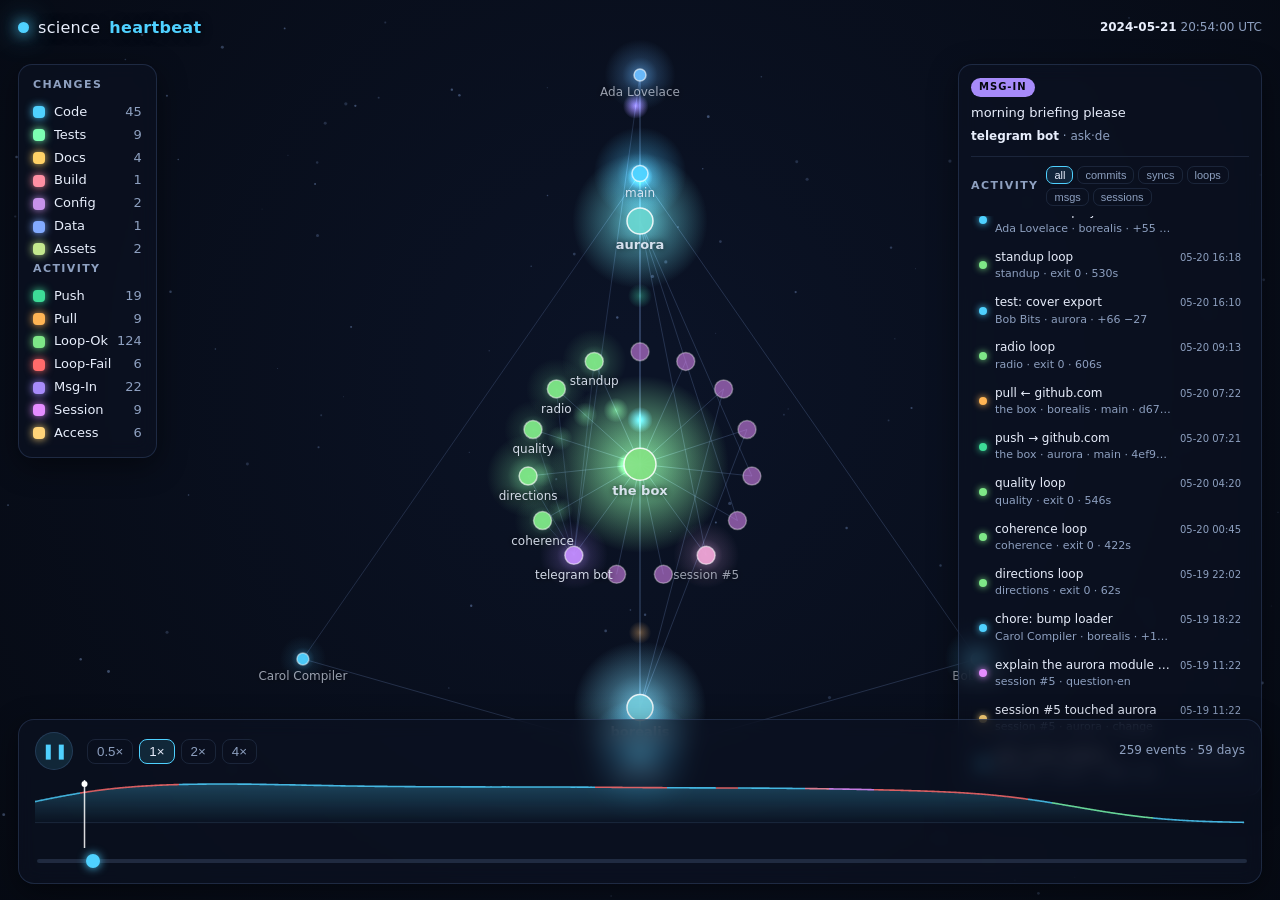
==== commit 22ef35bc: "feat(activity): beat for the whole machine — syncs, loops, messages, sessions Extend the heartbeat f" ====
--- a/examples/demo/index.html
+++ b/examples/demo/index.html
@@ -116,14 +116,111 @@
 .legend-row .nm { flex: 1; text-transform: capitalize; }
 .legend-row .ct { color: var(--ink-dim); font-variant-numeric: tabular-nums; }
 
-#nowplaying {
+#sidebar {
   top: 64px;
   right: 18px;
-  max-width: 290px;
-  min-height: 30px;
+  bottom: 104px;
+  width: 304px;
+  max-width: calc(100vw - 36px);
+  display: flex;
+  flex-direction: column;
+  gap: 10px;
+  padding: 12px 12px 8px;
+}
+#nowplaying {
+  flex: 0 0 auto;
+  min-height: 18px;
   transition: opacity 0.25s ease;
 }
-#nowplaying.idle { opacity: 0.0; }
+#nowplaying.idle { min-height: 0; opacity: 0; }
+.list-head {
+  display: flex;
+  align-items: center;
+  justify-content: space-between;
+  gap: 8px;
+  flex: 0 0 auto;
+  border-top: 1px solid var(--line);
+  padding-top: 9px;
+}
+.list-title {
+  font-size: 11px;
+  text-transform: uppercase;
+  letter-spacing: 1.4px;
+  color: var(--ink-dim);
+  font-weight: 600;
+}
+.filters { display: flex; flex-wrap: wrap; gap: 4px; }
+.filters button {
+  border: 1px solid var(--line);
+  background: transparent;
+  color: var(--ink-dim);
+  border-radius: 7px;
+  padding: 2px 7px;
+  font-size: 11px;
+  cursor: pointer;
+}
+.filters button.active {
+  color: var(--ink);
+  border-color: var(--accent);
+  background: rgba(79, 209, 255, 0.12);
+}
+#eventlist {
+  flex: 1 1 auto;
+  overflow-y: auto;
+  margin: 0 -6px;
+  padding: 0 6px;
+  scrollbar-width: thin;
+  scrollbar-color: rgba(120, 150, 200, 0.4) transparent;
+}
+#eventlist::-webkit-scrollbar { width: 7px; }
+#eventlist::-webkit-scrollbar-thumb {
+  background: rgba(120, 150, 200, 0.35);
+  border-radius: 4px;
+}
+.ev-row {
+  display: flex;
+  align-items: baseline;
+  gap: 8px;
+  padding: 5px 7px;
+  border-radius: 8px;
+  cursor: pointer;
+  border: 1px solid transparent;
+}
+.ev-row:hover { background: rgba(120, 150, 200, 0.1); }
+.ev-row.active {
+  background: rgba(79, 209, 255, 0.12);
+  border-color: rgba(79, 209, 255, 0.35);
+}
+.ev-row .ev-dot {
+  width: 8px;
+  height: 8px;
+  border-radius: 50%;
+  flex: 0 0 auto;
+  align-self: center;
+  box-shadow: 0 0 7px currentColor;
+}
+.ev-row .ev-body { flex: 1 1 auto; min-width: 0; }
+.ev-row .ev-title {
+  white-space: nowrap;
+  overflow: hidden;
+  text-overflow: ellipsis;
+  font-size: 12px;
+  color: var(--ink);
+}
+.ev-row .ev-sub {
+  white-space: nowrap;
+  overflow: hidden;
+  text-overflow: ellipsis;
+  font-size: 11px;
+  color: var(--ink-dim);
+}
+.ev-row .ev-time {
+  flex: 0 0 auto;
+  font-size: 10px;
+  color: var(--ink-dim);
+  font-variant-numeric: tabular-nums;
+}
+.ev-empty { color: var(--ink-dim); font-size: 12px; padding: 8px 7px; }
 .np-kind {
   display: inline-block;
   font-size: 10px;
@@ -266,7 +363,15 @@
 </header>
 
 <aside id="legend" class="panel"></aside>
-<section id="nowplaying" class="panel idle"></section>
+
+<aside id="sidebar" class="panel">
+  <section id="nowplaying" class="idle"></section>
+  <div class="list-head">
+    <span class="list-title">activity</span>
+    <div id="filters" class="filters"></div>
+  </div>
+  <div id="eventlist"></div>
+</aside>
 
 <footer id="timeline">
   <div class="controls">
@@ -280,7 +385,7 @@
 <div id="tooltip" class="tooltip" hidden></div>
 <div id="empty"></div>
 
-<script id="hb-data" type="application/json">{"classifier_version":"1","content_hash":"bdbcc55177541d0b05b9603dfdc18054f73d86063807f933cf3fd4defb46ef9e","edges":[{"id":"edge:authored:0bf801fb4e749cde","kind":"authored","label":null,"source":"committer:b0f029c27377","target":"branch:borealis:develop"},{"id":"edge:authored:124ed54fcc5cdbb7","kind":"authored","label":null,"source":"committer:3ca93ad87e0b","target":"branch:borealis:develop"},{"id":"edge:authored:46136c1c800684e3","kind":"authored","label":null,"source":"committer:b0f029c27377","target":"branch:aurora:main"},{"id":"edge:authored:8c77cfcd282cfc92","kind":"authored","label":null,"source":"committer:a460e37bf4d8","target":"branch:aurora:main"},{"id":"edge:authored:d6e035967238d266","kind":"authored","label":null,"source":"committer:a460e37bf4d8","target":"branch:borealis:develop"},{"id":"edge:authored:f244b180ac7a30e6","kind":"authored","label":null,"source":"committer:3ca93ad87e0b","target":"branch:aurora:main"},{"id":"edge:branch_of:57806a81c5008cb8","kind":"branch_of","label":null,"source":"branch:borealis:develop","target":"repo:borealis"},{"id":"edge:branch_of:86c24c39a9a504bc","kind":"branch_of","label":null,"source":"branch:aurora:main","target":"repo:aurora"}],"layout_version":"1","nodes":[{"id":"branch:aurora:main","kind":"branch","label":"main","parent":"repo:aurora","x":1.4083438190194563e-14,"y":-325.0},{"id":"branch:borealis:develop","kind":"branch","label":"develop","parent":"repo:borealis","x":1.4083438190194563e-14,"y":135.0},{"id":"committer:3ca93ad87e0b","kind":"committer","label":"Ada Lovelace","parent":null,"x":2.87791997799628e-14,"y":-470.0},{"id":"committer:a460e37bf4d8","kind":"committer","label":"Bob Bits","parent":null,"x":407.0319397786862,"y":234.99999999999991},{"id":"committer:b0f029c27377","kind":"committer","label":"Carol Compiler","parent":null,"x":-407.0319397786861,"y":235.00000000000017},{"id":"repo:aurora","kind":"repo","label":"aurora","parent":null,"x":1.4083438190194563e-14,"y":-230.0},{"id":"repo:borealis","kind":"repo","label":"borealis","parent":null,"x":1.4083438190194563e-14,"y":230.0}],"palette":{"assets":"#c3e88d","build":"#ff8fa3","code":"#4fd1ff","config":"#c792ea","data":"#82aaff","deps":"#f78c6c","docs":"#ffd166","other":"#9fb0c0","tests":"#7cffb2"},"palette_version":"1","pulses":[{"branch":"branch:aurora:main","color":"#4fd1ff","deletions":95,"files_changed":2,"id":"pulse:aurora:4ef9149d4954","insertions":283,"intensity":0.8118,"kind":"code","kinds":[{"files":1,"kind":"code"},{"files":1,"kind":"data"}],"node":"branch:aurora:main","path":["committer:a460e37bf4d8","branch:aurora:main","repo:aurora"],"ref":"4ef9149d4954","repo":"repo:aurora","source":"Bob Bits","source_id":"committer:a460e37bf4d8","t":1716081029,"title":"test: cover metrics"},{"branch":"branch:borealis:develop","color":"#4fd1ff","deletions":104,"files_changed":3,"id":"pulse:borealis:d67444ec4b9b","insertions":197,"intensity":0.7808,"kind":"code","kinds":[{"files":2,"kind":"code"},{"files":1,"kind":"tests"}],"node":"branch:borealis:develop","path":["committer:b0f029c27377","branch:borealis:develop","repo:borealis"],"ref":"d67444ec4b9b","repo":"repo:borealis","source":"Carol Compiler","source_id":"committer:b0f029c27377","t":1716142974,"title":"chore: bump loader"},{"branch":"branch:aurora:main","color":"#4fd1ff","deletions":27,"files_changed":2,"id":"pulse:aurora:e06ecbe830d1","insertions":66,"intensity":0.6212,"kind":"code","kinds":[{"files":1,"kind":"code"},{"files":1,"kind":"build"}],"node":"branch:aurora:main","path":["committer:a460e37bf4d8","branch:aurora:main","repo:aurora"],"ref":"e06ecbe830d1","repo":"repo:aurora","source":"Bob Bits","source_id":"committer:a460e37bf4d8","t":1716221414,"title":"test: cover export"},{"branch":"branch:borealis:develop","color":"#4fd1ff","deletions":22,"files_changed":2,"id":"pulse:borealis:b2cd46346876","insertions":55,"intensity":0.5957,"kind":"code","kinds":[{"files":1,"kind":"code"},{"files":1,"kind":"tests"}],"node":"branch:borealis:develop","path":["committer:3ca93ad87e0b","branch:borealis:develop","repo:borealis"],"ref":"b2cd46346876","repo":"repo:borealis","source":"Ada Lovelace","source_id":"committer:3ca93ad87e0b","t":1716275352,"title":"refactor: simplify cache"},{"branch":"branch:borealis:develop","color":"#4fd1ff","deletions":84,"files_changed":4,"id":"pulse:borealis:c99bd3268885","insertions":145,"intensity":0.7435,"kind":"code","kinds":[{"files":2,"kind":"code"},{"files":2,"kind":"build"}],"node":"branch:borealis:develop","path":["committer:b0f029c27377","branch:borealis:develop","repo:borealis"],"ref":"c99bd3268885","repo":"repo:borealis","source":"Carol Compiler","source_id":"committer:b0f029c27377","t":1716350681,"title":"feat: auth"},{"branch":"branch:aurora:main","color":"#82aaff","deletions":109,"files_changed":1,"id":"pulse:aurora:ffe8f30e97c7","insertions":86,"intensity":0.7217,"kind":"data","kinds":[{"files":1,"kind":"data"}],"node":"branch:aurora:main","path":["committer:3ca93ad87e0b","branch:aurora:main","repo:aurora"],"ref":"ffe8f30e97c7","repo":"repo:aurora","source":"Ada Lovelace","source_id":"committer:3ca93ad87e0b","t":1716433331,"title":"feat: graph"},{"branch":"branch:borealis:develop","color":"#4fd1ff","deletions":35,"files_changed":2,"id":"pulse:borealis:f1ce5c393d32","insertions":48,"intensity":0.6058,"kind":"code","kinds":[{"files":1,"kind":"code"},{"files":1,"kind":"build"}],"node":"branch:borealis:develop","path":["committer:3ca93ad87e0b","branch:borealis:develop","repo:borealis"],"ref":"f1ce5c393d32","repo":"repo:borealis","source":"Ada Lovelace","source_id":"committer:3ca93ad87e0b","t":1716528740,"title":"docs: explain parser"},{"branch":"branch:borealis:develop","color":"#7cffb2","deletions":36,"files_changed":4,"id":"pulse:borealis:f186d61fefa9","insertions":176,"intensity":0.733,"kind":"tests","kinds":[{"files":1,"kind":"code"},{"files":2,"kind":"tests"},{"files":1,"kind":"assets"}],"node":"branch:borealis:develop","path":["committer:a460e37bf4d8","branch:borealis:develop","repo:borealis"],"ref":"f186d61fefa9","repo":"repo:borealis","source":"Bob Bits","source_id":"committer:a460e37bf4d8","t":1716602290,"title":"fix: handle parser edge case"},{"branch":"branch:aurora:main","color":"#4fd1ff","deletions":15,"files_changed":2,"id":"pulse:aurora:b3fbae81ee1b","insertions":82,"intensity":0.6269,"kind":"code","kinds":[{"files":1,"kind":"code"},{"files":1,"kind":"docs"}],"node":"branch:aurora:main","path":["committer:3ca93ad87e0b","branch:aurora:main","repo:aurora"],"ref":"b3fbae81ee1b","repo":"repo:aurora","source":"Ada Lovelace","source_id":"committer:3ca93ad87e0b","t":1716628167,"title":"feat: loader"},{"branch":"branch:borealis:develop","color":"#4fd1ff","deletions":53,"files_changed":3,"id":"pulse:borealis:fbc6354aeff2","insertions":44,"intensity":0.6269,"kind":"code","kinds":[{"files":1,"kind":"code"},{"files":1,"kind":"docs"},{"files":1,"kind":"config"}],"node":"branch:borealis:develop","path":["committer:b0f029c27377","branch:borealis:develop","repo:borealis"],"ref":"fbc6354aeff2","repo":"repo:borealis","source":"Carol Compiler","source_id":"committer:b0f029c27377","t":1716666289,"title":"docs: explain scheduler"},{"branch":"branch:aurora:main","color":"#4fd1ff","deletions":8,"files_changed":2,"id":"pulse:aurora:2e70431bccd8","insertions":78,"intensity":0.6106,"kind":"code","kinds":[{"files":1,"kind":"code"},{"files":1,"kind":"assets"}],"node":"branch:aurora:main","path":["committer:b0f029c27377","branch:aurora:main","repo:aurora"],"ref":"2e70431bccd8","repo":"repo:aurora","source":"Carol Compiler","source_id":"committer:b0f029c27377","t":1716777868,"title":"fix: handle auth edge case"},{"branch":"branch:borealis:develop","color":"#4fd1ff","deletions":81,"files_changed":3,"id":"pulse:borealis:686ff7fb10cd","insertions":207,"intensity":0.7747,"kind":"code","kinds":[{"files":2,"kind":"code"},{"files":1,"kind":"tests"}],"node":"branch:borealis:develop","path":["committer:3ca93ad87e0b","branch:borealis:develop","repo:borealis"],"ref":"686ff7fb10cd","repo":"repo:borealis","source":"Ada Lovelace","source_id":"committer:3ca93ad87e0b","t":1716883369,"title":"test: cover metrics"},{"branch":"branch:aurora:main","color":"#4fd1ff","deletions":41,"files_changed":3,"id":"pulse:aurora:fdf78a8ca42a","insertions":94,"intensity":0.6717,"kind":"code","kinds":[{"files":1,"kind":"code"},{"files":1,"kind":"docs"},{"files":1,"kind":"build"}],"node":"branch:aurora:main","path":["committer:b0f029c27377","branch:aurora:main","repo:aurora"],"ref":"fdf78a8ca42a","repo":"repo:aurora","source":"Carol Compiler","source_id":"committer:b0f029c27377","t":1716999823,"title":"refactor: simplify parser"},{"branch":"branch:borealis:develop","color":"#4fd1ff","deletions":29,"files_changed":1,"id":"pulse:borealis:5788f9c15114","insertions":93,"intensity":0.658,"kind":"code","kinds":[{"files":1,"kind":"code"}],"node":"branch:borealis:develop","path":["committer:a460e37bf4d8","branch:borealis:develop","repo:borealis"],"ref":"5788f9c15114","repo":"repo:borealis","source":"Bob Bits","source_id":"committer:a460e37bf4d8","t":1717035341,"title":"docs: explain auth"},{"branch":"branch:aurora:main","color":"#4fd1ff","deletions":35,"files_changed":1,"id":"pulse:aurora:6e1b7ba47e73","insertions":48,"intensity":0.6058,"kind":"code","kinds":[{"files":1,"kind":"code"}],"node":"branch:aurora:main","path":["committer:3ca93ad87e0b","branch:aurora:main","repo:aurora"],"ref":"6e1b7ba47e73","repo":"repo:aurora","source":"Ada Lovelace","source_id":"committer:3ca93ad87e0b","t":1717111399,"title":"test: cover graph"},{"branch":"branch:borealis:develop","color":"#4fd1ff","deletions":33,"files_changed":2,"id":"pulse:borealis:b45b09a45a7e","insertions":95,"intensity":0.6645,"kind":"code","kinds":[{"files":1,"kind":"code"},{"files":1,"kind":"docs"}],"node":"branch:borealis:develop","path":["committer:b0f029c27377","branch:borealis:develop","repo:borealis"],"ref":"b45b09a45a7e","repo":"repo:borealis","source":"Carol Compiler","source_id":"committer:b0f029c27377","t":1717154712,"title":"feat: loader"},{"branch":"branch:aurora:main","color":"#4fd1ff","deletions":50,"files_changed":1,"id":"pulse:aurora:aaae6b20cb0e","insertions":96,"intensity":0.6823,"kind":"code","kinds":[{"files":1,"kind":"code"}],"node":"branch:aurora:main","path":["committer:b0f029c27377","branch:aurora:main","repo:aurora"],"ref":"aaae6b20cb0e","repo":"repo:aurora","source":"Carol Compiler","source_id":"committer:b0f029c27377","t":1717178939,"title":"refactor: simplify metrics"},{"branch":"branch:aurora:main","color":"#4fd1ff","deletions":56,"files_changed":3,"id":"pulse:aurora:423be623ac69","insertions":196,"intensity":0.7566,"kind":"code","kinds":[{"files":2,"kind":"code"},{"files":1,"kind":"config"}],"node":"branch:aurora:main","path":["committer:3ca93ad87e0b","branch:aurora:main","repo:aurora"],"ref":"423be623ac69","repo":"repo:aurora","source":"Ada Lovelace","source_id":"committer:3ca93ad87e0b","t":1717231074,"title":"docs: explain metrics"},{"branch":"branch:borealis:develop","color":"#4fd1ff","deletions":10,"files_changed":1,"id":"pulse:borealis:7108e7bfbc1b","insertions":86,"intensity":0.6255,"kind":"code","kinds":[{"files":1,"kind":"code"}],"node":"branch:borealis:develop","path":["committer:3ca93ad87e0b","branch:borealis:develop","repo:borealis"],"ref":"7108e7bfbc1b","repo":"repo:borealis","source":"Ada Lovelace","source_id":"committer:3ca93ad87e0b","t":1717335317,"title":"feat: scheduler"},{"branch":"branch:aurora:main","color":"#4fd1ff","deletions":47,"files_changed":4,"id":"pulse:aurora:16c10e407b90","insertions":361,"intensity":0.8222,"kind":"code","kinds":[{"files":2,"kind":"code"},{"files":1,"kind":"docs"},{"files":1,"kind":"data"}],"node":"branch:aurora:main","path":["committer:a460e37bf4d8","branch:aurora:main","repo:aurora"],"ref":"16c10e407b90","repo":"repo:aurora","source":"Bob Bits","source_id":"committer:a460e37bf4d8","t":1717390898,"title":"docs: explain cache"},{"branch":"branch:aurora:main","color":"#7cffb2","deletions":23,"files_changed":4,"id":"pulse:aurora:3f4fb8d5dea0","insertions":134,"intensity":0.6922,"kind":"tests","kinds":[{"files":1,"kind":"code"},{"files":2,"kind":"tests"},{"files":1,"kind":"config"}],"node":"branch:aurora:main","path":["committer:3ca93ad87e0b","branch:aurora:main","repo:aurora"],"ref":"3f4fb8d5dea0","repo":"repo:aurora","source":"Ada Lovelace","source_id":"committer:3ca93ad87e0b","t":1717457579,"title":"test: cover loader"},{"branch":"branch:borealis:develop","color":"#7cffb2","deletions":29,"files_changed":2,"id":"pulse:borealis:87cb37596566","insertions":100,"intensity":0.6655,"kind":"tests","kinds":[{"files":2,"kind":"tests"}],"node":"branch:borealis:develop","path":["committer:a460e37bf4d8","branch:borealis:develop","repo:borealis"],"ref":"87cb37596566","repo":"repo:borealis","source":"Bob Bits","source_id":"committer:a460e37bf4d8","t":1717566287,"title":"chore: bump graph"},{"branch":"branch:aurora:main","color":"#4fd1ff","deletions":26,"files_changed":2,"id":"pulse:aurora:f76b7513769a","insertions":79,"intensity":0.6376,"kind":"code","kinds":[{"files":1,"kind":"code"},{"files":1,"kind":"docs"}],"node":"branch:aurora:main","path":["committer:a460e37bf4d8","branch:aurora:main","repo:aurora"],"ref":"f76b7513769a","repo":"repo:aurora","source":"Bob Bits","source_id":"committer:a460e37bf4d8","t":1717693209,"title":"docs: explain export"},{"branch":"branch:borealis:develop","color":"#ffd166","deletions":35,"files_changed":3,"id":"pulse:borealis:1ffff15248f9","insertions":106,"intensity":0.6776,"kind":"docs","kinds":[{"files":1,"kind":"code"},{"files":2,"kind":"docs"}],"node":"branch:borealis:develop","path":["committer:a460e37bf4d8","branch:borealis:develop","repo:borealis"],"ref":"1ffff15248f9","repo":"repo:borealis","source":"Bob Bits","source_id":"committer:a460e37bf4d8","t":1717735192,"title":"fix: handle cache edge case"},{"branch":"branch:aurora:main","color":"#4fd1ff","deletions":9,"files_changed":2,"id":"pulse:aurora:7d7b60e2aa07","insertions":182,"intensity":0.7188,"kind":"code","kinds":[{"files":2,"kind":"code"}],"node":"branch:aurora:main","path":["committer:b0f029c27377","branch:aurora:main","repo:aurora"],"ref":"7d7b60e2aa07","repo":"repo:aurora","source":"Carol Compiler","source_id":"committer:b0f029c27377","t":1717739276,"title":"test: cover auth"},{"branch":"branch:aurora:main","color":"#7cffb2","deletions":0,"files_changed":1,"id":"pulse:aurora:1bf55e381a05","insertions":49,"intensity":0.5349,"kind":"tests","kinds":[{"files":1,"kind":"tests"}],"node":"branch:aurora:main","path":["committer:b0f029c27377","branch:aurora:main","repo:aurora"],"ref":"1bf55e381a05","repo":"repo:aurora","source":"Carol Compiler","source_id":"committer:b0f029c27377","t":1717819509,"title":"refactor: simplify graph"},{"branch":"branch:aurora:main","color":"#4fd1ff","deletions":113,"files_changed":3,"id":"pulse:aurora:305887d50287","insertions":324,"intensity":0.8316,"kind":"code","kinds":[{"files":1,"kind":"code"},{"files":1,"kind":"docs"},{"files":1,"kind":"data"}],"node":"branch:aurora:main","path":["committer:a460e37bf4d8","branch:aurora:main","repo:aurora"],"ref":"305887d50287","repo":"repo:aurora","source":"Bob Bits","source_id":"committer:a460e37bf4d8","t":1717976447,"title":"refactor: simplify loader"},{"branch":"branch:borealis:develop","color":"#7cffb2","deletions":24,"files_changed":2,"id":"pulse:borealis:b35c271ebf7f","insertions":59,"intensity":0.6058,"kind":"tests","kinds":[{"files":2,"kind":"tests"}],"node":"branch:borealis:develop","path":["committer:3ca93ad87e0b","branch:borealis:develop","repo:borealis"],"ref":"b35c271ebf7f","repo":"repo:borealis","source":"Ada Lovelace","source_id":"committer:3ca93ad87e0b","t":1717982002,"title":"feat: auth"},{"branch":"branch:borealis:develop","color":"#4fd1ff","deletions":33,"files_changed":3,"id":"pulse:borealis:9a327a7d3bf9","insertions":278,"intensity":0.7852,"kind":"code","kinds":[{"files":1,"kind":"code"},{"files":1,"kind":"tests"},{"files":1,"kind":"data"}],"node":"branch:borealis:develop","path":["committer:b0f029c27377","branch:borealis:develop","repo:borealis"],"ref":"9a327a7d3bf9","repo":"repo:borealis","source":"Carol Compiler","source_id":"committer:b0f029c27377","t":1718155912,"title":"chore: bump metrics"},{"branch":"branch:aurora:main","color":"#4fd1ff","deletions":29,"files_changed":4,"id":"pulse:aurora:c4ebd836dff7","insertions":341,"intensity":0.8089,"kind":"code","kinds":[{"files":2,"kind":"code"},{"files":1,"kind":"config"},{"files":1,"kind":"data"}],"node":"branch:aurora:main","path":["committer:a460e37bf4d8","branch:aurora:main","repo:aurora"],"ref":"c4ebd836dff7","repo":"repo:aurora","source":"Bob Bits","source_id":"committer:a460e37bf4d8","t":1718174494,"title":"refactor: simplify auth"},{"branch":"branch:borealis:develop","color":"#4fd1ff","deletions":50,"files_changed":3,"id":"pulse:borealis:b26033189dde","insertions":123,"intensity":0.7054,"kind":"code","kinds":[{"files":1,"kind":"code"},{"files":1,"kind":"tests"},{"files":1,"kind":"docs"}],"node":"branch:borealis:develop","path":["committer:3ca93ad87e0b","branch:borealis:develop","repo:borealis"],"ref":"b26033189dde","repo":"repo:borealis","source":"Ada Lovelace","source_id":"committer:3ca93ad87e0b","t":1718368221,"title":"feat: scheduler"},{"branch":"branch:borealis:develop","color":"#4fd1ff","deletions":46,"files_changed":2,"id":"pulse:borealis:d4a12bbab782","insertions":95,"intensity":0.6776,"kind":"code","kinds":[{"files":1,"kind":"code"},{"files":1,"kind":"tests"}],"node":"branch:borealis:develop","path":["committer:3ca93ad87e0b","branch:borealis:develop","repo:borealis"],"ref":"d4a12bbab782","repo":"repo:borealis","source":"Ada Lovelace","source_id":"committer:3ca93ad87e0b","t":1718410985,"title":"feat: scheduler"},{"branch":"branch:aurora:main","color":"#4fd1ff","deletions":33,"files_changed":2,"id":"pulse:aurora:57d372adf485","insertions":100,"intensity":0.6697,"kind":"code","kinds":[{"files":2,"kind":"code"}],"node":"branch:aurora:main","path":["committer:b0f029c27377","branch:aurora:main","repo:aurora"],"ref":"57d372adf485","repo":"repo:aurora","source":"Carol Compiler","source_id":"committer:b0f029c27377","t":1718428982,"title":"feat: metrics"},{"branch":"branch:aurora:main","color":"#c3e88d","deletions":95,"files_changed":4,"id":"pulse:aurora:730bada6272d","insertions":212,"intensity":0.7835,"kind":"assets","kinds":[{"files":1,"kind":"code"},{"files":1,"kind":"data"},{"files":2,"kind":"assets"}],"node":"branch:aurora:main","path":["committer:3ca93ad87e0b","branch:aurora:main","repo:aurora"],"ref":"730bada6272d","repo":"repo:aurora","source":"Ada Lovelace","source_id":"committer:3ca93ad87e0b","t":1718552278,"title":"feat: cache"},{"branch":"branch:borealis:develop","color":"#4fd1ff","deletions":112,"files_changed":4,"id":"pulse:borealis:97ef6d877d2e","insertions":647,"intensity":0.9069,"kind":"code","kinds":[{"files":2,"kind":"code"},{"files":1,"kind":"config"},{"files":1,"kind":"data"}],"node":"branch:borealis:develop","path":["committer:a460e37bf4d8","branch:borealis:develop","repo:borealis"],"ref":"97ef6d877d2e","repo":"repo:borealis","source":"Bob Bits","source_id":"committer:a460e37bf4d8","t":1718637796,"title":"feat: scheduler"},{"branch":"branch:borealis:develop","color":"#4fd1ff","deletions":62,"files_changed":4,"id":"pulse:borealis:d5888b540ba2","insertions":287,"intensity":0.8009,"kind":"code","kinds":[{"files":3,"kind":"code"},{"files":1,"kind":"docs"}],"node":"branch:borealis:develop","path":["committer:3ca93ad87e0b","branch:borealis:develop","repo:borealis"],"ref":"d5888b540ba2","repo":"repo:borealis","source":"Ada Lovelace","source_id":"committer:3ca93ad87e0b","t":1718757025,"title":"refactor: simplify scheduler"},{"branch":"branch:aurora:main","color":"#c792ea","deletions":0,"files_changed":1,"id":"pulse:aurora:91fc2c118769","insertions":5,"intensity":0.245,"kind":"config","kinds":[{"files":1,"kind":"config"}],"node":"branch:aurora:main","path":["committer:3ca93ad87e0b","branch:aurora:main","repo:aurora"],"ref":"91fc2c118769","repo":"repo:aurora","source":"Ada Lovelace","source_id":"committer:3ca93ad87e0b","t":1718799077,"title":"refactor: simplify loader"},{"branch":"branch:aurora:main","color":"#7cffb2","deletions":47,"files_changed":3,"id":"pulse:aurora:516d322c3158","insertions":205,"intensity":0.7566,"kind":"tests","kinds":[{"files":1,"kind":"code"},{"files":2,"kind":"tests"}],"node":"branch:aurora:main","path":["committer:a460e37bf4d8","branch:aurora:main","repo:aurora"],"ref":"516d322c3158","repo":"repo:aurora","source":"Bob Bits","source_id":"committer:a460e37bf4d8","t":1718878959,"title":"refactor: simplify loader"},{"branch":"branch:borealis:develop","color":"#4fd1ff","deletions":5,"files_changed":3,"id":"pulse:borealis:90c46849ed4e","insertions":149,"intensity":0.6896,"kind":"code","kinds":[{"files":1,"kind":"code"},{"files":1,"kind":"docs"},{"files":1,"kind":"build"}],"node":"branch:borealis:develop","path":["committer:3ca93ad87e0b","branch:borealis:develop","repo:borealis"],"ref":"90c46849ed4e","repo":"repo:borealis","source":"Ada Lovelace","source_id":"committer:3ca93ad87e0b","t":1718937288,"title":"refactor: simplify scheduler"},{"branch":"branch:aurora:main","color":"#c3e88d","deletions":0,"files_changed":1,"id":"pulse:aurora:b7b3f56933cc","insertions":1,"intensity":0.12,"kind":"assets","kinds":[{"files":1,"kind":"assets"}],"node":"branch:aurora:main","path":["committer:a460e37bf4d8","branch:aurora:main","repo:aurora"],"ref":"b7b3f56933cc","repo":"repo:aurora","source":"Bob Bits","source_id":"committer:a460e37bf4d8","t":1718946875,"title":"fix: handle auth edge case"},{"branch":"branch:borealis:develop","color":"#7cffb2","deletions":33,"files_changed":3,"id":"pulse:borealis:62dc0bbb4f87","insertions":131,"intensity":0.6981,"kind":"tests","kinds":[{"files":3,"kind":"tests"}],"node":"branch:borealis:develop","path":["committer:3ca93ad87e0b","branch:borealis:develop","repo:borealis"],"ref":"62dc0bbb4f87","repo":"repo:borealis","source":"Ada Lovelace","source_id":"committer:3ca93ad87e0b","t":1719074053,"title":"test: cover metrics"},{"branch":"branch:borealis:develop","color":"#4fd1ff","deletions":41,"files_changed":2,"id":"pulse:borealis:a3701adfdd69","insertions":102,"intensity":0.6795,"kind":"code","kinds":[{"files":1,"kind":"code"},{"files":1,"kind":"docs"}],"node":"branch:borealis:develop","path":["committer:a460e37bf4d8","branch:borealis:develop","repo:borealis"],"ref":"a3701adfdd69","repo":"repo:borealis","source":"Bob Bits","source_id":"committer:a460e37bf4d8","t":1719111087,"title":"test: cover parser"},{"branch":"branch:aurora:main","color":"#4fd1ff","deletions":52,"files_changed":3,"id":"pulse:aurora:ee0568580c40","insertions":186,"intensity":0.7488,"kind":"code","kinds":[{"files":2,"kind":"code"},{"files":1,"kind":"build"}],"node":"branch:aurora:main","path":["committer:b0f029c27377","branch:aurora:main","repo:aurora"],"ref":"ee0568580c40","repo":"repo:aurora","source":"Carol Compiler","source_id":"committer:b0f029c27377","t":1719115138,"title":"test: cover loader"},{"branch":"branch:aurora:main","color":"#4fd1ff","deletions":10,"files_changed":3,"id":"pulse:aurora:5bd570101865","insertions":32,"intensity":0.5143,"kind":"code","kinds":[{"files":1,"kind":"code"},{"files":1,"kind":"docs"},{"files":1,"kind":"assets"}],"node":"branch:aurora:main","path":["committer:b0f029c27377","branch:aurora:main","repo:aurora"],"ref":"5bd570101865","repo":"repo:aurora","source":"Carol Compiler","source_id":"committer:b0f029c27377","t":1719152688,"title":"test: cover export"},{"branch":"branch:borealis:develop","color":"#4fd1ff","deletions":20,"files_changed":2,"id":"pulse:borealis:fda03b7e88df","insertions":112,"intensity":0.6686,"kind":"code","kinds":[{"files":1,"kind":"code"},{"files":1,"kind":"docs"}],"node":"branch:borealis:develop","path":["committer:b0f029c27377","branch:borealis:develop","repo:borealis"],"ref":"fda03b7e88df","repo":"repo:borealis","source":"Carol Compiler","source_id":"committer:b0f029c27377","t":1719291691,"title":"docs: explain metrics"},{"branch":"branch:aurora:main","color":"#4fd1ff","deletions":55,"files_changed":4,"id":"pulse:aurora:59d1d4911dba","insertions":272,"intensity":0.7921,"kind":"code","kinds":[{"files":2,"kind":"code"},{"files":1,"kind":"tests"},{"files":1,"kind":"docs"}],"node":"branch:aurora:main","path":["committer:3ca93ad87e0b","branch:aurora:main","repo:aurora"],"ref":"59d1d4911dba","repo":"repo:aurora","source":"Ada Lovelace","source_id":"committer:3ca93ad87e0b","t":1719392659,"title":"docs: explain graph"},{"branch":"branch:borealis:develop","color":"#4fd1ff","deletions":18,"files_changed":1,"id":"pulse:borealis:db56e2ab089e","insertions":63,"intensity":0.6025,"kind":"code","kinds":[{"files":1,"kind":"code"}],"node":"branch:borealis:develop","path":["committer:3ca93ad87e0b","branch:borealis:develop","repo:borealis"],"ref":"db56e2ab089e","repo":"repo:borealis","source":"Ada Lovelace","source_id":"committer:3ca93ad87e0b","t":1719444978,"title":"refactor: simplify export"},{"branch":"branch:aurora:main","color":"#c792ea","deletions":2,"files_changed":1,"id":"pulse:aurora:f2a81c9aa92f","insertions":1,"intensity":0.1895,"kind":"config","kinds":[{"files":1,"kind":"config"}],"node":"branch:aurora:main","path":["committer:b0f029c27377","branch:aurora:main","repo:aurora"],"ref":"f2a81c9aa92f","repo":"repo:aurora","source":"Carol Compiler","source_id":"committer:b0f029c27377","t":1719451804,"title":"test: cover scheduler"},{"branch":"branch:borealis:develop","color":"#4fd1ff","deletions":57,"files_changed":3,"id":"pulse:borealis:555a090348fb","insertions":72,"intensity":0.6655,"kind":"code","kinds":[{"files":2,"kind":"code"},{"files":1,"kind":"build"}],"node":"branch:borealis:develop","path":["committer:3ca93ad87e0b","branch:borealis:develop","repo:borealis"],"ref":"555a090348fb","repo":"repo:borealis","source":"Ada Lovelace","source_id":"committer:3ca93ad87e0b","t":1719477593,"title":"refactor: simplify cache"},{"branch":"branch:borealis:develop","color":"#4fd1ff","deletions":34,"files_changed":2,"id":"pulse:borealis:855ecfc25510","insertions":121,"intensity":0.6904,"kind":"code","kinds":[{"files":1,"kind":"code"},{"files":1,"kind":"tests"}],"node":"branch:borealis:develop","path":["committer:b0f029c27377","branch:borealis:develop","repo:borealis"],"ref":"855ecfc25510","repo":"repo:borealis","source":"Carol Compiler","source_id":"committer:b0f029c27377","t":1719600129,"title":"refactor: simplify cache"},{"branch":"branch:aurora:main","color":"#4fd1ff","deletions":88,"files_changed":3,"id":"pulse:aurora:62b108fa4f37","insertions":459,"intensity":0.8622,"kind":"code","kinds":[{"files":2,"kind":"code"},{"files":1,"kind":"data"}],"node":"branch:aurora:main","path":["committer:b0f029c27377","branch:aurora:main","repo:aurora"],"ref":"62b108fa4f37","repo":"repo:aurora","source":"Carol Compiler","source_id":"committer:b0f029c27377","t":1719621279,"title":"docs: explain parser"},{"branch":"branch:borealis:develop","color":"#ffd166","deletions":32,"files_changed":4,"id":"pulse:borealis:5b166008d6d9","insertions":39,"intensity":0.5847,"kind":"docs","kinds":[{"files":1,"kind":"code"},{"files":3,"kind":"docs"}],"node":"branch:borealis:develop","path":["committer:3ca93ad87e0b","branch:borealis:develop","repo:borealis"],"ref":"5b166008d6d9","repo":"repo:borealis","source":"Ada Lovelace","source_id":"committer:3ca93ad87e0b","t":1719696427,"title":"chore: bump export"},{"branch":"branch:aurora:main","color":"#ffd166","deletions":31,"files_changed":3,"id":"pulse:aurora:f9796e071469","insertions":96,"intensity":0.6634,"kind":"docs","kinds":[{"files":1,"kind":"tests"},{"files":2,"kind":"docs"}],"node":"branch:aurora:main","path":["committer:a460e37bf4d8","branch:aurora:main","repo:aurora"],"ref":"f9796e071469","repo":"repo:aurora","source":"Bob Bits","source_id":"committer:a460e37bf4d8","t":1719733653,"title":"refactor: simplify metrics"},{"branch":"branch:aurora:main","color":"#ffd166","deletions":0,"files_changed":1,"id":"pulse:aurora:09f7c310c9cd","insertions":11,"intensity":0.3398,"kind":"docs","kinds":[{"files":1,"kind":"docs"}],"node":"branch:aurora:main","path":["committer:b0f029c27377","branch:aurora:main","repo:aurora"],"ref":"09f7c310c9cd","repo":"repo:aurora","source":"Carol Compiler","source_id":"committer:b0f029c27377","t":1719791820,"title":"refactor: simplify graph"},{"branch":"branch:aurora:main","color":"#ff8fa3","deletions":44,"files_changed":4,"id":"pulse:aurora:e012a8a45b16","insertions":118,"intensity":0.6964,"kind":"build","kinds":[{"files":1,"kind":"code"},{"files":1,"kind":"docs"},{"files":2,"kind":"build"}],"node":"branch:aurora:main","path":["committer:a460e37bf4d8","branch:aurora:main","repo:aurora"],"ref":"e012a8a45b16","repo":"repo:aurora","source":"Bob Bits","source_id":"committer:a460e37bf4d8","t":1719932511,"title":"docs: explain graph"},{"branch":"branch:aurora:main","color":"#7cffb2","deletions":23,"files_changed":1,"id":"pulse:aurora:e8a525171fb1","insertions":44,"intensity":0.5769,"kind":"tests","kinds":[{"files":1,"kind":"tests"}],"node":"branch:aurora:main","path":["committer:3ca93ad87e0b","branch:aurora:main","repo:aurora"],"ref":"e8a525171fb1","repo":"repo:aurora","source":"Ada Lovelace","source_id":"committer:3ca93ad87e0b","t":1719999655,"title":"refactor: simplify scheduler"},{"branch":"branch:aurora:main","color":"#4fd1ff","deletions":27,"files_changed":1,"id":"pulse:aurora:21bf6742cb01","insertions":76,"intensity":0.635,"kind":"code","kinds":[{"files":1,"kind":"code"}],"node":"branch:aurora:main","path":["committer:3ca93ad87e0b","branch:aurora:main","repo:aurora"],"ref":"21bf6742cb01","repo":"repo:aurora","source":"Ada Lovelace","source_id":"committer:3ca93ad87e0b","t":1720252375,"title":"feat: parser"},{"branch":"branch:aurora:main","color":"#4fd1ff","deletions":61,"files_changed":3,"id":"pulse:aurora:71270a6bce66","insertions":103,"intensity":0.6981,"kind":"code","kinds":[{"files":2,"kind":"code"},{"files":1,"kind":"docs"}],"node":"branch:aurora:main","path":["committer:3ca93ad87e0b","branch:aurora:main","repo:aurora"],"ref":"71270a6bce66","repo":"repo:aurora","source":"Ada Lovelace","source_id":"committer:3ca93ad87e0b","t":1720466933,"title":"chore: bump cache"},{"branch":"branch:aurora:main","color":"#4fd1ff","deletions":44,"files_changed":4,"id":"pulse:aurora:312e134ada17","insertions":215,"intensity":0.7603,"kind":"code","kinds":[{"files":2,"kind":"code"},{"files":1,"kind":"tests"},{"files":1,"kind":"assets"}],"node":"branch:aurora:main","path":["committer:a460e37bf4d8","branch:aurora:main","repo:aurora"],"ref":"312e134ada17","repo":"repo:aurora","source":"Bob Bits","source_id":"committer:a460e37bf4d8","t":1720703273,"title":"fix: handle parser edge case"},{"branch":"branch:aurora:main","color":"#4fd1ff","deletions":75,"files_changed":3,"id":"pulse:aurora:653d1156f525","insertions":176,"intensity":0.756,"kind":"code","kinds":[{"files":2,"kind":"code"},{"files":1,"kind":"docs"}],"node":"branch:aurora:main","path":["committer:3ca93ad87e0b","branch:aurora:main","repo:aurora"],"ref":"653d1156f525","repo":"repo:aurora","source":"Ada Lovelace","source_id":"committer:3ca93ad87e0b","t":1720783997,"title":"fix: handle metrics edge case"},{"branch":"branch:aurora:main","color":"#4fd1ff","deletions":47,"files_changed":3,"id":"pulse:aurora:d7bb5c0b8a1c","insertions":228,"intensity":0.7685,"kind":"code","kinds":[{"files":1,"kind":"code"},{"files":1,"kind":"build"},{"files":1,"kind":"data"}],"node":"branch:aurora:main","path":["committer:3ca93ad87e0b","branch:aurora:main","repo:aurora"],"ref":"d7bb5c0b8a1c","repo":"repo:aurora","source":"Ada Lovelace","source_id":"committer:3ca93ad87e0b","t":1720976914,"title":"fix: handle metrics edge case"},{"branch":"branch:aurora:main","color":"#4fd1ff","deletions":53,"files_changed":3,"id":"pulse:aurora:7f47eb0ef914","insertions":103,"intensity":0.6913,"kind":"code","kinds":[{"files":1,"kind":"code"},{"files":1,"kind":"tests"},{"files":1,"kind":"docs"}],"node":"branch:aurora:main","path":["committer:a460e37bf4d8","branch:aurora:main","repo:aurora"],"ref":"7f47eb0ef914","repo":"repo:aurora","source":"Bob Bits","source_id":"committer:a460e37bf4d8","t":1721056410,"title":"feat: auth"},{"branch":"branch:aurora:main","color":"#7cffb2","deletions":69,"files_changed":4,"id":"pulse:aurora:91375945eaf1","insertions":145,"intensity":0.7343,"kind":"tests","kinds":[{"files":2,"kind":"tests"},{"files":1,"kind":"docs"},{"files":1,"kind":"build"}],"node":"branch:aurora:main","path":["committer:a460e37bf4d8","branch:aurora:main","repo:aurora"],"ref":"91375945eaf1","repo":"repo:aurora","source":"Bob Bits","source_id":"committer:a460e37bf4d8","t":1721108971,"title":"refactor: simplify export"},{"branch":"branch:aurora:main","color":"#4fd1ff","deletions":22,"files_changed":2,"id":"pulse:aurora:81664d4d9887","insertions":84,"intensity":0.6389,"kind":"code","kinds":[{"files":1,"kind":"code"},{"files":1,"kind":"docs"}],"node":"branch:aurora:main","path":["committer:b0f029c27377","branch:aurora:main","repo:aurora"],"ref":"81664d4d9887","repo":"repo:aurora","source":"Carol Compiler","source_id":"committer:b0f029c27377","t":1721151903,"title":"chore: bump scheduler"}],"schema_version":"1","sources":[{"branch":"main","commits":38,"head":"81664d4d9887cb7c6a5337d23ce155b2dbf39d66","name":"aurora","path":"~/code/aurora"},{"branch":"develop","commits":26,"head":"5b166008d6d9100dfbb8fa0313b238c219c27bfa","name":"borealis","path":"~/code/borealis"}],"t_max":1721151903,"t_min":1716081029}</script>
+<script id="hb-data" type="application/json">{"classifier_version":"1","content_hash":"1cf40b86a09f1ea7e83e80f64ef3dcab0e9dd5ee29a2958a57e46c0e87e3ff9d","edges":[{"id":"edge:accessed:006289c97c8bbb2d","kind":"accessed","label":null,"source":"agent:adfdf88f6311","target":"repo:aurora"},{"id":"edge:accessed:330d6cc4ed5df1e1","kind":"accessed","label":null,"source":"agent:2d5073df313b","target":"repo:borealis"},{"id":"edge:accessed:a7b0084efa526f5f","kind":"accessed","label":null,"source":"agent:917275c801f3","target":"repo:aurora"},{"id":"edge:accessed:ae53fe7b08b95b03","kind":"accessed","label":null,"source":"server:server","target":"repo:borealis"},{"id":"edge:accessed:bcbba672f9b0ba45","kind":"accessed","label":null,"source":"agent:97a4e003d9b4","target":"repo:aurora"},{"id":"edge:accessed:bdd3d5841db2f547","kind":"accessed","label":null,"source":"agent:50ec5c35a08a","target":"repo:borealis"},{"id":"edge:accessed:dd4700e5e13bc5da","kind":"accessed","label":null,"source":"server:server","target":"repo:aurora"},{"id":"edge:accessed:e8e78a296e8c4dff","kind":"accessed","label":null,"source":"agent:208378278750","target":"repo:aurora"},{"id":"edge:authored:0bf801fb4e749cde","kind":"authored","label":null,"source":"committer:b0f029c27377","target":"branch:borealis:develop"},{"id":"edge:authored:124ed54fcc5cdbb7","kind":"authored","label":null,"source":"committer:3ca93ad87e0b","target":"branch:borealis:develop"},{"id":"edge:authored:46136c1c800684e3","kind":"authored","label":null,"source":"committer:b0f029c27377","target":"branch:aurora:main"},{"id":"edge:authored:8c77cfcd282cfc92","kind":"authored","label":null,"source":"committer:a460e37bf4d8","target":"branch:aurora:main"},{"id":"edge:authored:d6e035967238d266","kind":"authored","label":null,"source":"committer:a460e37bf4d8","target":"branch:borealis:develop"},{"id":"edge:authored:f244b180ac7a30e6","kind":"authored","label":null,"source":"committer:3ca93ad87e0b","target":"branch:aurora:main"},{"id":"edge:branch_of:57806a81c5008cb8","kind":"branch_of","label":null,"source":"branch:borealis:develop","target":"repo:borealis"},{"id":"edge:branch_of:86c24c39a9a504bc","kind":"branch_of","label":null,"source":"branch:aurora:main","target":"repo:aurora"},{"id":"edge:notifies:3e82a3ca9415a2b8","kind":"notifies","label":null,"source":"loop:quality","target":"bot:telegram"},{"id":"edge:notifies:8df881eb4635315c","kind":"notifies","label":null,"source":"loop:directions","target":"bot:telegram"},{"id":"edge:notifies:994f5497c0e961d6","kind":"notifies","label":null,"source":"loop:radio","target":"bot:telegram"},{"id":"edge:notifies:d0e868f0ab03d817","kind":"notifies","label":null,"source":"bot:telegram","target":"committer:3ca93ad87e0b"},{"id":"edge:notifies:e733f9924a4bfb2b","kind":"notifies","label":null,"source":"loop:standup","target":"bot:telegram"},{"id":"edge:notifies:fb98eb4f9f63d799","kind":"notifies","label":null,"source":"loop:coherence","target":"bot:telegram"},{"id":"edge:runs_on:23d5b0d2f9e10bbc","kind":"runs_on","label":null,"source":"agent:917275c801f3","target":"server:server"},{"id":"edge:runs_on:248be1fd487bc308","kind":"runs_on","label":null,"source":"loop:radio","target":"server:server"},{"id":"edge:runs_on:339616eccaee5a70","kind":"runs_on","label":null,"source":"agent:50ec5c35a08a","target":"server:server"},{"id":"edge:runs_on:34fac6aa84d6ce54","kind":"runs_on","label":null,"source":"agent:adfdf88f6311","target":"server:server"},{"id":"edge:runs_on:455ee17203292cb6","kind":"runs_on","label":null,"source":"agent:2d5073df313b","target":"server:server"},{"id":"edge:runs_on:5d3682cc4b1a427d","kind":"runs_on","label":null,"source":"agent:ca3812873a72","target":"server:server"},{"id":"edge:runs_on:812b729c68d19b27","kind":"runs_on","label":null,"source":"loop:quality","target":"server:server"},{"id":"edge:runs_on:8966b91245a35656","kind":"runs_on","label":null,"source":"agent:c32522271f58","target":"server:server"},{"id":"edge:runs_on:8e6f4daebb1f658a","kind":"runs_on","label":null,"source":"loop:directions","target":"server:server"},{"id":"edge:runs_on:c914c639e83ed56a","kind":"runs_on","label":null,"source":"loop:coherence","target":"server:server"},{"id":"edge:runs_on:d2c5032574f5512e","kind":"runs_on","label":null,"source":"bot:telegram","target":"server:server"},{"id":"edge:runs_on:e2aecc4b74eca843","kind":"runs_on","label":null,"source":"loop:standup","target":"server:server"},{"id":"edge:runs_on:e3a67bd896d0d754","kind":"runs_on","label":null,"source":"agent:243b8cf89299","target":"server:server"},{"id":"edge:runs_on:eee59808679bf89c","kind":"runs_on","label":null,"source":"agent:97a4e003d9b4","target":"server:server"},{"id":"edge:runs_on:f31bb1ffcc81b37d","kind":"runs_on","label":null,"source":"agent:208378278750","target":"server:server"}],"layout_version":"2","nodes":[{"id":"agent:208378278750","kind":"agent","label":"session #3","parent":"server:server","x":1.1327982892113017e-14,"y":-185.0},{"id":"agent:243b8cf89299","kind":"agent","label":"session #2","parent":"server:server","x":75.24627896902304,"y":-169.00590966388117},{"id":"agent:2d5073df313b","kind":"agent","label":"session #8","parent":"server:server","x":137.48179271331793,"y":-123.78916217638877},{"id":"agent:50ec5c35a08a","kind":"agent","label":"session #1","parent":"server:server","x":175.9454555146034,"y":-57.16814395936527},{"id":"agent:917275c801f3","kind":"agent","label":"session #9","parent":"server:server","x":183.98655064313056,"y":19.337765704515878},{"id":"agent:97a4e003d9b4","kind":"agent","label":"session #6","parent":"server:server","x":160.21469970012117,"y":92.49999999999997},{"id":"agent:adfdf88f6311","kind":"agent","label":"session #5","parent":"server:server","x":108.74027167410753,"y":149.66814395936527},{"id":"agent:c32522271f58","kind":"agent","label":"session #4","parent":"server:server","x":38.46366280128546,"y":180.95730613575404},{"id":"agent:ca3812873a72","kind":"agent","label":"session #7","parent":"server:server","x":-38.46366280128544,"y":180.95730613575404},{"id":"bot:telegram","kind":"bot","label":"telegram bot","parent":"server:server","x":-108.7402716741075,"y":149.66814395936527},{"id":"branch:aurora:main","kind":"branch","label":"main","parent":"repo:aurora","x":2.9269058499621745e-14,"y":-478.0},{"id":"branch:borealis:develop","kind":"branch","label":"develop","parent":"repo:borealis","x":2.9269058499621745e-14,"y":478.0},{"id":"committer:3ca93ad87e0b","kind":"committer","label":"Ada Lovelace","parent":null,"x":3.9188697572715304e-14,"y":-640.0},{"id":"committer:a460e37bf4d8","kind":"committer","label":"Bob Bits","parent":null,"x":554.2562584220408,"y":319.9999999999999},{"id":"committer:b0f029c27377","kind":"committer","label":"Carol Compiler","parent":null,"x":-554.2562584220407,"y":320.0000000000002},{"id":"loop:coherence","kind":"loop","label":"coherence","parent":"server:server","x":-160.21469970012112,"y":92.50000000000006},{"id":"loop:directions","kind":"loop","label":"directions","parent":"server:server","x":-183.98655064313056,"y":19.337765704516023},{"id":"loop:quality","kind":"loop","label":"quality","parent":"server:server","x":-175.94545551460342,"y":-57.168143959365246},{"id":"loop:radio","kind":"loop","label":"radio","parent":"server:server","x":-137.48179271331787,"y":-123.78916217638884},{"id":"loop:standup","kind":"loop","label":"standup","parent":"server:server","x":-75.24627896902302,"y":-169.00590966388117},{"id":"repo:aurora","kind":"repo","label":"aurora","parent":null,"x":2.4492935982947064e-14,"y":-400.0},{"id":"repo:borealis","kind":"repo","label":"borealis","parent":null,"x":2.4492935982947064e-14,"y":400.0},{"id":"server:server","kind":"server","label":"the box","parent":null,"x":0.0,"y":0.0}],"palette":{"access":"#ffd479","assets":"#c3e88d","build":"#ff8fa3","code":"#4fd1ff","config":"#c792ea","data":"#82aaff","deps":"#f78c6c","docs":"#ffd166","loop-fail":"#ff6b6b","loop-ok":"#7ee787","msg-in":"#a78bfa","msg-out":"#5cc8ff","other":"#9fb0c0","pull":"#ffb454","push":"#3ddc97","session":"#e58cff","tests":"#7cffb2"},"palette_version":"2","pulses":[{"branch":"branch:aurora:main","category":"code","color":"#4fd1ff","deletions":95,"detail":"","event":"commit","files_changed":2,"id":"pulse:aurora:4ef9149d4954","insertions":283,"intensity":0.8118,"kinds":[{"files":1,"kind":"code"},{"files":1,"kind":"data"}],"node":"branch:aurora:main","path":["committer:a460e37bf4d8","branch:aurora:main","repo:aurora"],"ref":"4ef9149d4954","repo":"repo:aurora","source":"Bob Bits","source_id":"committer:a460e37bf4d8","t":1716081029,"title":"test: cover metrics"},{"branch":"","category":"access","color":"#ffd479","deletions":0,"detail":"change","event":"access","files_changed":0,"id":"event:access:6a692fb5f260d1f6","insertions":0,"intensity":0.5,"kinds":[],"node":"repo:aurora","path":["agent:adfdf88f6311","repo:aurora"],"ref":"","repo":"repo:aurora","source":"session #5","source_id":"agent:adfdf88f6311","t":1716117753,"title":"session #5 touched aurora"},{"branch":"","category":"session","color":"#e58cff","deletions":0,"detail":"question·en","event":"session","files_changed":0,"id":"event:session:adfdf88f6311be2d","insertions":0,"intensity":0.7,"kinds":[],"node":"agent:adfdf88f6311","path":["bot:telegram","agent:adfdf88f6311"],"ref":"","repo":"","source":"session #5","source_id":"agent:adfdf88f6311","t":1716117753,"title":"explain the aurora module to a newcomer"},{"branch":"branch:borealis:develop","category":"code","color":"#4fd1ff","deletions":104,"detail":"","event":"commit","files_changed":3,"id":"pulse:borealis:d67444ec4b9b","insertions":197,"intensity":0.7808,"kinds":[{"files":2,"kind":"code"},{"files":1,"kind":"tests"}],"node":"branch:borealis:develop","path":["committer:b0f029c27377","branch:borealis:develop","repo:borealis"],"ref":"d67444ec4b9b","repo":"repo:borealis","source":"Carol Compiler","source_id":"committer:b0f029c27377","t":1716142974,"title":"chore: bump loader"},{"branch":"","category":"loop-ok","color":"#7ee787","deletions":0,"detail":"exit 0 · 62s","event":"loop_run","files_changed":0,"id":"event:loop-run:297c02b3d0c315be","insertions":0,"intensity":0.55,"kinds":[],"node":"loop:directions","path":["server:server","loop:directions"],"ref":"","repo":"","source":"directions","source_id":"loop:directions","t":1716156148,"title":"directions loop"},{"branch":"","category":"loop-ok","color":"#7ee787","deletions":0,"detail":"exit 0 · 422s","event":"loop_run","files_changed":0,"id":"event:loop-run:4f9a83809bec9bbc","insertions":0,"intensity":0.55,"kinds":[],"node":"loop:coherence","path":["server:server","loop:coherence"],"ref":"","repo":"","source":"coherence","source_id":"loop:coherence","t":1716165954,"title":"coherence loop"},{"branch":"","category":"loop-ok","color":"#7ee787","deletions":0,"detail":"exit 0 · 546s","event":"loop_run","files_changed":0,"id":"event:loop-run:a71f1cc21024b950","insertions":0,"intensity":0.55,"kinds":[],"node":"loop:quality","path":["server:server","loop:quality"],"ref":"","repo":"","source":"quality","source_id":"loop:quality","t":1716178819,"title":"quality loop"},{"branch":"","category":"push","color":"#3ddc97","deletions":0,"detail":"main · 4ef9149","event":"sync","files_changed":0,"id":"event:sync:ce473a202da537db","insertions":0,"intensity":0.5,"kinds":[],"node":"repo:aurora","path":["server:server","repo:aurora"],"ref":"","repo":"repo:aurora","source":"the box","source_id":"server:server","t":1716189690,"title":"push → github.com"},{"branch":"","category":"pull","color":"#ffb454","deletions":0,"detail":"main · d67444e","event":"sync","files_changed":0,"id":"event:sync:b6bf2247db2a83d3","insertions":0,"intensity":0.4,"kinds":[],"node":"repo:borealis","path":["server:server","repo:borealis"],"ref":"","repo":"repo:borealis","source":"the box","source_id":"server:server","t":1716189743,"title":"pull ← github.com"},{"branch":"","category":"loop-ok","color":"#7ee787","deletions":0,"detail":"exit 0 · 606s","event":"loop_run","files_changed":0,"id":"event:loop-run:6f2ca89625c62df8","insertions":0,"intensity":0.55,"kinds":[],"node":"loop:radio","path":["server:server","loop:radio"],"ref":"","repo":"","source":"radio","source_id":"loop:radio","t":1716196413,"title":"radio loop"},{"branch":"branch:aurora:main","category":"code","color":"#4fd1ff","deletions":27,"detail":"","event":"commit","files_changed":2,"id":"pulse:aurora:e06ecbe830d1","insertions":66,"intensity":0.6212,"kinds":[{"files":1,"kind":"code"},{"files":1,"kind":"build"}],"node":"branch:aurora:main","path":["committer:a460e37bf4d8","branch:aurora:main","repo:aurora"],"ref":"e06ecbe830d1","repo":"repo:aurora","source":"Bob Bits","source_id":"committer:a460e37bf4d8","t":1716221414,"title":"test: cover export"},{"branch":"","category":"loop-ok","color":"#7ee787","deletions":0,"detail":"exit 0 · 530s","event":"loop_run","files_changed":0,"id":"event:loop-run:18bd6a39bc0e8529","insertions":0,"intensity":0.55,"kinds":[],"node":"loop:standup","path":["server:server","loop:standup"],"ref":"","repo":"","source":"standup","source_id":"loop:standup","t":1716221886,"title":"standup loop"},{"branch":"branch:borealis:develop","category":"code","color":"#4fd1ff","deletions":22,"detail":"","event":"commit","files_changed":2,"id":"pulse:borealis:b2cd46346876","insertions":55,"intensity":0.5957,"kinds":[{"files":1,"kind":"code"},{"files":1,"kind":"tests"}],"node":"branch:borealis:develop","path":["committer:3ca93ad87e0b","branch:borealis:develop","repo:borealis"],"ref":"b2cd46346876","repo":"repo:borealis","source":"Ada Lovelace","source_id":"committer:3ca93ad87e0b","t":1716275352,"title":"refactor: simplify cache"},{"branch":"","category":"loop-ok","color":"#7ee787","deletions":0,"detail":"exit 0 · 301s","event":"loop_run","files_changed":0,"id":"event:loop-run:f9db040a7e0cf2b6","insertions":0,"intensity":0.55,"kinds":[],"node":"loop:directions","path":["server:server","loop:directions"],"ref":"","repo":"","source":"directions","source_id":"loop:directions","t":1716305292,"title":"directions loop"},{"branch":"","category":"msg-in","color":"#a78bfa","deletions":0,"detail":"ask·de","event":"message","files_changed":0,"id":"event:message:efb887600edf8d27","insertions":0,"intensity":0.6,"kinds":[],"node":"bot:telegram","path":["committer:3ca93ad87e0b","bot:telegram"],"ref":"","repo":"","source":"telegram bot","source_id":"bot:telegram","t":1716312240,"title":"morning briefing please"},{"branch":"","category":"loop-ok","color":"#7ee787","deletions":0,"detail":"exit 0 · 464s","event":"loop_run","files_changed":0,"id":"event:loop-run:6ac24bbcac45eda2","insertions":0,"intensity":0.55,"kinds":[],"node":"loop:coherence","path":["server:server","loop:coherence"],"ref":"","repo":"","source":"coherence","source_id":"loop:coherence","t":1716334983,"title":"coherence loop"},{"branch":"branch:borealis:develop","category":"code","color":"#4fd1ff","deletions":84,"detail":"","event":"commit","files_changed":4,"id":"pulse:borealis:c99bd3268885","insertions":145,"intensity":0.7435,"kinds":[{"files":2,"kind":"code"},{"files":2,"kind":"build"}],"node":"branch:borealis:develop","path":["committer:b0f029c27377","branch:borealis:develop","repo:borealis"],"ref":"c99bd3268885","repo":"repo:borealis","source":"Carol Compiler","source_id":"committer:b0f029c27377","t":1716350681,"title":"feat: auth"},{"branch":"","category":"session","color":"#e58cff","deletions":0,"detail":"question·en","event":"session","files_changed":0,"id":"event:session:ca3812873a727c4b","insertions":0,"intensity":0.7,"kinds":[],"node":"agent:ca3812873a72","path":["bot:telegram","agent:ca3812873a72"],"ref":"","repo":"","source":"session #7","source_id":"agent:ca3812873a72","t":1716358303,"title":"is the borealis pipeline still deterministic?"},{"branch":"","category":"loop-ok","color":"#7ee787","deletions":0,"detail":"exit 0 · 265s","event":"loop_run","files_changed":0,"id":"event:loop-run:d9caa0b4ae818c5e","insertions":0,"intensity":0.55,"kinds":[],"node":"loop:quality","path":["server:server","loop:quality"],"ref":"","repo":"","source":"quality","source_id":"loop:quality","t":1716373853,"title":"quality loop"},{"branch":"","category":"loop-ok","color":"#7ee787","deletions":0,"detail":"exit 0 · 297s","event":"loop_run","files_changed":0,"id":"event:loop-run:4b6d4d9eb38e689a","insertions":0,"intensity":0.55,"kinds":[],"node":"loop:radio","path":["server:server","loop:radio"],"ref":"","repo":"","source":"radio","source_id":"loop:radio","t":1716426907,"title":"radio loop"},{"branch":"branch:aurora:main","category":"data","color":"#82aaff","deletions":109,"detail":"","event":"commit","files_changed":1,"id":"pulse:aurora:ffe8f30e97c7","insertions":86,"intensity":0.7217,"kinds":[{"files":1,"kind":"data"}],"node":"branch:aurora:main","path":["committer:3ca93ad87e0b","branch:aurora:main","repo:aurora"],"ref":"ffe8f30e97c7","repo":"repo:aurora","source":"Ada Lovelace","source_id":"committer:3ca93ad87e0b","t":1716433331,"title":"feat: graph"},{"branch":"","category":"loop-ok","color":"#7ee787","deletions":0,"detail":"exit 0 · 467s","event":"loop_run","files_changed":0,"id":"event:loop-run:85ef6eb992c23e29","insertions":0,"intensity":0.55,"kinds":[],"node":"loop:directions","path":["server:server","loop:directions"],"ref":"","repo":"","source":"directions","source_id":"loop:directions","t":1716454435,"title":"directions loop"},{"branch":"","category":"loop-fail","color":"#ff6b6b","deletions":0,"detail":"exit 1 · 579s","event":"loop_run","files_changed":0,"id":"event:loop-run:9d5b70a61eaed5bc","insertions":0,"intensity":0.85,"kinds":[],"node":"loop:standup","path":["server:server","loop:standup"],"ref":"","repo":"","source":"standup","source_id":"loop:standup","t":1716503601,"title":"standup loop"},{"branch":"","category":"loop-ok","color":"#7ee787","deletions":0,"detail":"exit 0 · 393s","event":"loop_run","files_changed":0,"id":"event:loop-run:eb8963fccf299149","insertions":0,"intensity":0.55,"kinds":[],"node":"loop:coherence","path":["server:server","loop:coherence"],"ref":"","repo":"","source":"coherence","source_id":"loop:coherence","t":1716504012,"title":"coherence loop"},{"branch":"","category":"access","color":"#ffd479","deletions":0,"detail":"change","event":"access","files_changed":0,"id":"event:access:15285d19e3ac8b2d","insertions":0,"intensity":0.5,"kinds":[],"node":"repo:aurora","path":["agent:208378278750","repo:aurora"],"ref":"","repo":"repo:aurora","source":"session #3","source_id":"agent:208378278750","t":1716521814,"title":"session #3 touched aurora"},{"branch":"","category":"session","color":"#e58cff","deletions":0,"detail":"question·en","event":"session","files_changed":0,"id":"event:session:208378278750b975","insertions":0,"intensity":0.7,"kinds":[],"node":"agent:208378278750","path":["bot:telegram","agent:208378278750"],"ref":"","repo":"","source":"session #3","source_id":"agent:208378278750","t":1716521814,"title":"explain the aurora module to a newcomer"},{"branch":"branch:borealis:develop","category":"code","color":"#4fd1ff","deletions":35,"detail":"","event":"commit","files_changed":2,"id":"pulse:borealis:f1ce5c393d32","insertions":48,"intensity":0.6058,"kinds":[{"files":1,"kind":"code"},{"files":1,"kind":"build"}],"node":"branch:borealis:develop","path":["committer:3ca93ad87e0b","branch:borealis:develop","repo:borealis"],"ref":"f1ce5c393d32","repo":"repo:borealis","source":"Ada Lovelace","source_id":"committer:3ca93ad87e0b","t":1716528740,"title":"docs: explain parser"},{"branch":"","category":"push","color":"#3ddc97","deletions":0,"detail":"main · e06ecbe","event":"sync","files_changed":0,"id":"event:sync:cfd2a78955f239dd","insertions":0,"intensity":0.5,"kinds":[],"node":"repo:aurora","path":["server:server","repo:aurora"],"ref":"","repo":"repo:aurora","source":"the box","source_id":"server:server","t":1716551895,"title":"push → github.com"},{"branch":"","category":"push","color":"#3ddc97","deletions":0,"detail":"main · b2cd463","event":"sync","files_changed":0,"id":"event:sync:72cb443889b0b5e8","insertions":0,"intensity":0.5,"kinds":[],"node":"repo:borealis","path":["server:server","repo:borealis"],"ref":"","repo":"repo:borealis","source":"the box","source_id":"server:server","t":1716551948,"title":"push → github.com"},{"branch":"","category":"loop-ok","color":"#7ee787","deletions":0,"detail":"exit 0 · 52s","event":"loop_run","files_changed":0,"id":"event:loop-run:7746eaf8b2494c5e","insertions":0,"intensity":0.55,"kinds":[],"node":"loop:quality","path":["server:server","loop:quality"],"ref":"","repo":"","source":"quality","source_id":"loop:quality","t":1716568887,"title":"quality loop"},{"branch":"branch:borealis:develop","category":"tests","color":"#7cffb2","deletions":36,"detail":"","event":"commit","files_changed":4,"id":"pulse:borealis:f186d61fefa9","insertions":176,"intensity":0.733,"kinds":[{"files":1,"kind":"code"},{"files":2,"kind":"tests"},{"files":1,"kind":"assets"}],"node":"branch:borealis:develop","path":["committer:a460e37bf4d8","branch:borealis:develop","repo:borealis"],"ref":"f186d61fefa9","repo":"repo:borealis","source":"Bob Bits","source_id":"committer:a460e37bf4d8","t":1716602290,"title":"fix: handle parser edge case"},{"branch":"","category":"loop-fail","color":"#ff6b6b","deletions":0,"detail":"exit 1 · 387s","event":"loop_run","files_changed":0,"id":"event:loop-run:15df7c31213e639a","insertions":0,"intensity":0.85,"kinds":[],"node":"loop:directions","path":["server:server","loop:directions"],"ref":"","repo":"","source":"directions","source_id":"loop:directions","t":1716603578,"title":"directions loop"},{"branch":"branch:aurora:main","category":"code","color":"#4fd1ff","deletions":15,"detail":"","event":"commit","files_changed":2,"id":"pulse:aurora:b3fbae81ee1b","insertions":82,"intensity":0.6269,"kinds":[{"files":1,"kind":"code"},{"files":1,"kind":"docs"}],"node":"branch:aurora:main","path":["committer:3ca93ad87e0b","branch:aurora:main","repo:aurora"],"ref":"b3fbae81ee1b","repo":"repo:aurora","source":"Ada Lovelace","source_id":"committer:3ca93ad87e0b","t":1716628167,"title":"feat: loader"},{"branch":"","category":"loop-ok","color":"#7ee787","deletions":0,"detail":"exit 0 · 474s","event":"loop_run","files_changed":0,"id":"event:loop-run:b6cfbbb96b956c3d","insertions":0,"intensity":0.55,"kinds":[],"node":"loop:radio","path":["server:server","loop:radio"],"ref":"","repo":"","source":"radio","source_id":"loop:radio","t":1716657401,"title":"radio loop"},{"branch":"branch:borealis:develop","category":"code","color":"#4fd1ff","deletions":53,"detail":"","event":"commit","files_changed":3,"id":"pulse:borealis:fbc6354aeff2","insertions":44,"intensity":0.6269,"kinds":[{"files":1,"kind":"code"},{"files":1,"kind":"docs"},{"files":1,"kind":"config"}],"node":"branch:borealis:develop","path":["committer:b0f029c27377","branch:borealis:develop","repo:borealis"],"ref":"fbc6354aeff2","repo":"repo:borealis","source":"Carol Compiler","source_id":"committer:b0f029c27377","t":1716666289,"title":"docs: explain scheduler"},{"branch":"","category":"loop-ok","color":"#7ee787","deletions":0,"detail":"exit 0 · 244s","event":"loop_run","files_changed":0,"id":"event:loop-run:d39a28076e52cd33","insertions":0,"intensity":0.55,"kinds":[],"node":"loop:coherence","path":["server:server","loop:coherence"],"ref":"","repo":"","source":"coherence","source_id":"loop:coherence","t":1716673041,"title":"coherence loop"},{"branch":"","category":"loop-ok","color":"#7ee787","deletions":0,"detail":"exit 0 · 547s","event":"loop_run","files_changed":0,"id":"event:loop-run:3859cfe06e415ea4","insertions":0,"intensity":0.55,"kinds":[],"node":"loop:directions","path":["server:server","loop:directions"],"ref":"","repo":"","source":"directions","source_id":"loop:directions","t":1716752722,"title":"directions loop"},{"branch":"","category":"loop-ok","color":"#7ee787","deletions":0,"detail":"exit 0 · 136s","event":"loop_run","files_changed":0,"id":"event:loop-run:75e085f1ee5c8d76","insertions":0,"intensity":0.55,"kinds":[],"node":"loop:quality","path":["server:server","loop:quality"],"ref":"","repo":"","source":"quality","source_id":"loop:quality","t":1716763920,"title":"quality loop"},{"branch":"branch:aurora:main","category":"code","color":"#4fd1ff","deletions":8,"detail":"","event":"commit","files_changed":2,"id":"pulse:aurora:2e70431bccd8","insertions":78,"intensity":0.6106,"kinds":[{"files":1,"kind":"code"},{"files":1,"kind":"assets"}],"node":"branch:aurora:main","path":["committer:b0f029c27377","branch:aurora:main","repo:aurora"],"ref":"2e70431bccd8","repo":"repo:aurora","source":"Carol Compiler","source_id":"committer:b0f029c27377","t":1716777868,"title":"fix: handle auth edge case"},{"branch":"","category":"loop-ok","color":"#7ee787","deletions":0,"detail":"exit 0 · 98s","event":"loop_run","files_changed":0,"id":"event:loop-run:720e0f0d5e3e6899","insertions":0,"intensity":0.55,"kinds":[],"node":"loop:standup","path":["server:server","loop:standup"],"ref":"","repo":"","source":"standup","source_id":"loop:standup","t":1716785317,"title":"standup loop"},{"branch":"","category":"msg-in","color":"#a78bfa","deletions":0,"detail":"voice·en","event":"message","files_changed":0,"id":"event:message:525931a9ff8ef950","insertions":0,"intensity":0.6,"kinds":[],"node":"bot:telegram","path":["committer:3ca93ad87e0b","bot:telegram"],"ref":"","repo":"","source":"telegram bot","source_id":"bot:telegram","t":1716835406,"title":"what's the headline today?"},{"branch":"","category":"loop-ok","color":"#7ee787","deletions":0,"detail":"exit 0 · 512s","event":"loop_run","files_changed":0,"id":"event:loop-run:0c532f11d6df1fe9","insertions":0,"intensity":0.55,"kinds":[],"node":"loop:coherence","path":["server:server","loop:coherence"],"ref":"","repo":"","source":"coherence","source_id":"loop:coherence","t":1716842071,"title":"coherence loop"},{"branch":"branch:borealis:develop","category":"code","color":"#4fd1ff","deletions":81,"detail":"","event":"commit","files_changed":3,"id":"pulse:borealis:686ff7fb10cd","insertions":207,"intensity":0.7747,"kinds":[{"files":2,"kind":"code"},{"files":1,"kind":"tests"}],"node":"branch:borealis:develop","path":["committer:3ca93ad87e0b","branch:borealis:develop","repo:borealis"],"ref":"686ff7fb10cd","repo":"repo:borealis","source":"Ada Lovelace","source_id":"committer:3ca93ad87e0b","t":1716883369,"title":"test: cover metrics"},{"branch":"","category":"session","color":"#e58cff","deletions":0,"detail":"question·en","event":"session","files_changed":0,"id":"event:session:c32522271f589de0","insertions":0,"intensity":0.7,"kinds":[],"node":"agent:c32522271f58","path":["bot:telegram","agent:c32522271f58"],"ref":"","repo":"","source":"session #4","source_id":"agent:c32522271f58","t":1716886678,"title":"summarise what changed in aurora this week"},{"branch":"","category":"loop-ok","color":"#7ee787","deletions":0,"detail":"exit 0 · 185s","event":"loop_run","files_changed":0,"id":"event:loop-run:d1fedeb58a2a50ae","insertions":0,"intensity":0.55,"kinds":[],"node":"loop:radio","path":["server:server","loop:radio"],"ref":"","repo":"","source":"radio","source_id":"loop:radio","t":1716887895,"title":"radio loop"},{"branch":"","category":"msg-in","color":"#a78bfa","deletions":0,"detail":"ask·en","event":"message","files_changed":0,"id":"event:message:2a81e382054ed952","insertions":0,"intensity":0.6,"kinds":[],"node":"bot:telegram","path":["committer:3ca93ad87e0b","bot:telegram"],"ref":"","repo":"","source":"telegram bot","source_id":"bot:telegram","t":1716901074,"title":"push the latest docs"},{"branch":"","category":"loop-ok","color":"#7ee787","deletions":0,"detail":"exit 0 · 94s","event":"loop_run","files_changed":0,"id":"event:loop-run:ab91d53b117243bf","insertions":0,"intensity":0.55,"kinds":[],"node":"loop:directions","path":["server:server","loop:directions"],"ref":"","repo":"","source":"directions","source_id":"loop:directions","t":1716901865,"title":"directions loop"},{"branch":"","category":"push","color":"#3ddc97","deletions":0,"detail":"main · ffe8f30","event":"sync","files_changed":0,"id":"event:sync:363a0eb73bf67136","insertions":0,"intensity":0.5,"kinds":[],"node":"repo:aurora","path":["server:server","repo:aurora"],"ref":"","repo":"repo:aurora","source":"the box","source_id":"server:server","t":1716914101,"title":"push → github.com"},{"branch":"","category":"push","color":"#3ddc97","deletions":0,"detail":"main · c99bd32","event":"sync","files_changed":0,"id":"event:sync:173112b0a0506424","insertions":0,"intensity":0.5,"kinds":[],"node":"repo:borealis","path":["server:server","repo:borealis"],"ref":"","repo":"repo:borealis","source":"the box","source_id":"server:server","t":1716914154,"title":"push → github.com"},{"branch":"","category":"loop-ok","color":"#7ee787","deletions":0,"detail":"exit 0 · 156s","event":"loop_run","files_changed":0,"id":"event:loop-run:e12b1d28b7507e47","insertions":0,"intensity":0.55,"kinds":[],"node":"loop:quality","path":["server:server","loop:quality"],"ref":"","repo":"","source":"quality","source_id":"loop:quality","t":1716958954,"title":"quality loop"},{"branch":"branch:aurora:main","category":"code","color":"#4fd1ff","deletions":41,"detail":"","event":"commit","files_changed":3,"id":"pulse:aurora:fdf78a8ca42a","insertions":94,"intensity":0.6717,"kinds":[{"files":1,"kind":"code"},{"files":1,"kind":"docs"},{"files":1,"kind":"build"}],"node":"branch:aurora:main","path":["committer:b0f029c27377","branch:aurora:main","repo:aurora"],"ref":"fdf78a8ca42a","repo":"repo:aurora","source":"Carol Compiler","source_id":"committer:b0f029c27377","t":1716999823,"title":"refactor: simplify parser"},{"branch":"","category":"loop-ok","color":"#7ee787","deletions":0,"detail":"exit 0 · 363s","event":"loop_run","files_changed":0,"id":"event:loop-run:adfa369b108f4be1","insertions":0,"intensity":0.55,"kinds":[],"node":"loop:coherence","path":["server:server","loop:coherence"],"ref":"","repo":"","source":"coherence","source_id":"loop:coherence","t":1717011100,"title":"coherence loop"},{"branch":"branch:borealis:develop","category":"code","color":"#4fd1ff","deletions":29,"detail":"","event":"commit","files_changed":1,"id":"pulse:borealis:5788f9c15114","insertions":93,"intensity":0.658,"kinds":[{"files":1,"kind":"code"}],"node":"branch:borealis:develop","path":["committer:a460e37bf4d8","branch:borealis:develop","repo:borealis"],"ref":"5788f9c15114","repo":"repo:borealis","source":"Bob Bits","source_id":"committer:a460e37bf4d8","t":1717035341,"title":"docs: explain auth"},{"branch":"","category":"loop-ok","color":"#7ee787","deletions":0,"detail":"exit 0 · 110s","event":"loop_run","files_changed":0,"id":"event:loop-run:0b7ab819e74721dc","insertions":0,"intensity":0.55,"kinds":[],"node":"loop:directions","path":["server:server","loop:directions"],"ref":"","repo":"","source":"directions","source_id":"loop:directions","t":1717051008,"title":"directions loop"},{"branch":"","category":"loop-ok","color":"#7ee787","deletions":0,"detail":"exit 0 · 305s","event":"loop_run","files_changed":0,"id":"event:loop-run:00419ab874b65915","insertions":0,"intensity":0.55,"kinds":[],"node":"loop:standup","path":["server:server","loop:standup"],"ref":"","repo":"","source":"standup","source_id":"loop:standup","t":1717067032,"title":"standup loop"},{"branch":"","category":"msg-in","color":"#a78bfa","deletions":0,"detail":"ask·de","event":"message","files_changed":0,"id":"event:message:6a0eadeed0b9e7e9","insertions":0,"intensity":0.6,"kinds":[],"node":"bot:telegram","path":["committer:3ca93ad87e0b","bot:telegram"],"ref":"","repo":"","source":"telegram bot","source_id":"bot:telegram","t":1717110765,"title":"any failing checks?"},{"branch":"branch:aurora:main","category":"code","color":"#4fd1ff","deletions":35,"detail":"","event":"commit","files_changed":1,"id":"pulse:aurora:6e1b7ba47e73","insertions":48,"intensity":0.6058,"kinds":[{"files":1,"kind":"code"}],"node":"branch:aurora:main","path":["committer:3ca93ad87e0b","branch:aurora:main","repo:aurora"],"ref":"6e1b7ba47e73","repo":"repo:aurora","source":"Ada Lovelace","source_id":"committer:3ca93ad87e0b","t":1717111399,"title":"test: cover graph"},{"branch":"","category":"loop-ok","color":"#7ee787","deletions":0,"detail":"exit 0 · 199s","event":"loop_run","files_changed":0,"id":"event:loop-run:36b91d20d9e68e23","insertions":0,"intensity":0.55,"kinds":[],"node":"loop:radio","path":["server:server","loop:radio"],"ref":"","repo":"","source":"radio","source_id":"loop:radio","t":1717118390,"title":"radio loop"},{"branch":"","category":"loop-ok","color":"#7ee787","deletions":0,"detail":"exit 0 · 340s","event":"loop_run","files_changed":0,"id":"event:loop-run:4ed85a3834710fe9","insertions":0,"intensity":0.55,"kinds":[],"node":"loop:quality","path":["server:server","loop:quality"],"ref":"","repo":"","source":"quality","source_id":"loop:quality","t":1717153987,"title":"quality loop"},{"branch":"branch:borealis:develop","category":"code","color":"#4fd1ff","deletions":33,"detail":"","event":"commit","files_changed":2,"id":"pulse:borealis:b45b09a45a7e","insertions":95,"intensity":0.6645,"kinds":[{"files":1,"kind":"code"},{"files":1,"kind":"docs"}],"node":"branch:borealis:develop","path":["committer:b0f029c27377","branch:borealis:develop","repo:borealis"],"ref":"b45b09a45a7e","repo":"repo:borealis","source":"Carol Compiler","source_id":"committer:b0f029c27377","t":1717154712,"title":"feat: loader"},{"branch":"branch:aurora:main","category":"code","color":"#4fd1ff","deletions":50,"detail":"","event":"commit","files_changed":1,"id":"pulse:aurora:aaae6b20cb0e","insertions":96,"intensity":0.6823,"kinds":[{"files":1,"kind":"code"}],"node":"branch:aurora:main","path":["committer:b0f029c27377","branch:aurora:main","repo:aurora"],"ref":"aaae6b20cb0e","repo":"repo:aurora","source":"Carol Compiler","source_id":"committer:b0f029c27377","t":1717178939,"title":"refactor: simplify metrics"},{"branch":"","category":"loop-ok","color":"#7ee787","deletions":0,"detail":"exit 0 · 438s","event":"loop_run","files_changed":0,"id":"event:loop-run:330c9d3d0c048085","insertions":0,"intensity":0.55,"kinds":[],"node":"loop:coherence","path":["server:server","loop:coherence"],"ref":"","repo":"","source":"coherence","source_id":"loop:coherence","t":1717180129,"title":"coherence loop"},{"branch":"","category":"loop-ok","color":"#7ee787","deletions":0,"detail":"exit 0 · 131s","event":"loop_run","files_changed":0,"id":"event:loop-run:54d9d099e32f651e","insertions":0,"intensity":0.55,"kinds":[],"node":"loop:directions","path":["server:server","loop:directions"],"ref":"","repo":"","source":"directions","source_id":"loop:directions","t":1717200152,"title":"directions loop"},{"branch":"","category":"msg-in","color":"#a78bfa","deletions":0,"detail":"voice·en","event":"message","files_changed":0,"id":"event:message:72337b25f3486e85","insertions":0,"intensity":0.6,"kinds":[],"node":"bot:telegram","path":["committer:3ca93ad87e0b","bot:telegram"],"ref":"","repo":"","source":"telegram bot","source_id":"bot:telegram","t":1717229809,"title":"did the nightly run pass?"},{"branch":"branch:aurora:main","category":"code","color":"#4fd1ff","deletions":56,"detail":"","event":"commit","files_changed":3,"id":"pulse:aurora:423be623ac69","insertions":196,"intensity":0.7566,"kinds":[{"files":2,"kind":"code"},{"files":1,"kind":"config"}],"node":"branch:aurora:main","path":["committer:3ca93ad87e0b","branch:aurora:main","repo:aurora"],"ref":"423be623ac69","repo":"repo:aurora","source":"Ada Lovelace","source_id":"committer:3ca93ad87e0b","t":1717231074,"title":"docs: explain metrics"},{"branch":"","category":"msg-in","color":"#a78bfa","deletions":0,"detail":"voice·en","event":"message","files_changed":0,"id":"event:message:d8bc55b669d86fe4","insertions":0,"intensity":0.6,"kinds":[],"node":"bot:telegram","path":["committer:3ca93ad87e0b","bot:telegram"],"ref":"","repo":"","source":"telegram bot","source_id":"bot:telegram","t":1717258680,"title":"push the latest docs"},{"branch":"","category":"push","color":"#3ddc97","deletions":0,"detail":"main · b3fbae8","event":"sync","files_changed":0,"id":"event:sync:ee1e93cef1e0e217","insertions":0,"intensity":0.5,"kinds":[],"node":"repo:aurora","path":["server:server","repo:aurora"],"ref":"","repo":"repo:aurora","source":"the box","source_id":"server:server","t":1717276306,"title":"push → github.com"},{"branch":"","category":"push","color":"#3ddc97","deletions":0,"detail":"main · f1ce5c3","event":"sync","files_changed":0,"id":"event:sync:3689ee9399863306","insertions":0,"intensity":0.5,"kinds":[],"node":"repo:borealis","path":["server:server","repo:borealis"],"ref":"","repo":"repo:borealis","source":"the box","source_id":"server:server","t":1717276359,"title":"push → github.com"},{"branch":"","category":"msg-in","color":"#a78bfa","deletions":0,"detail":"voice·en","event":"message","files_changed":0,"id":"event:message:dc9e51d365f8a827","insertions":0,"intensity":0.6,"kinds":[],"node":"bot:telegram","path":["committer:3ca93ad87e0b","bot:telegram"],"ref":"","repo":"","source":"telegram bot","source_id":"bot:telegram","t":1717310693,"title":"morning briefing please"},{"branch":"branch:borealis:develop","category":"code","color":"#4fd1ff","deletions":10,"detail":"","event":"commit","files_changed":1,"id":"pulse:borealis:7108e7bfbc1b","insertions":86,"intensity":0.6255,"kinds":[{"files":1,"kind":"code"}],"node":"branch:borealis:develop","path":["committer:3ca93ad87e0b","branch:borealis:develop","repo:borealis"],"ref":"7108e7bfbc1b","repo":"repo:borealis","source":"Ada Lovelace","source_id":"committer:3ca93ad87e0b","t":1717335317,"title":"feat: scheduler"},{"branch":"","category":"loop-ok","color":"#7ee787","deletions":0,"detail":"exit 0 · 232s","event":"loop_run","files_changed":0,"id":"event:loop-run:b3a5347023852e8c","insertions":0,"intensity":0.55,"kinds":[],"node":"loop:standup","path":["server:server","loop:standup"],"ref":"","repo":"","source":"standup","source_id":"loop:standup","t":1717348747,"title":"standup loop"},{"branch":"","category":"loop-ok","color":"#7ee787","deletions":0,"detail":"exit 0 · 369s","event":"loop_run","files_changed":0,"id":"event:loop-run:75a3d657c797f691","insertions":0,"intensity":0.55,"kinds":[],"node":"loop:radio","path":["server:server","loop:radio"],"ref":"","repo":"","source":"radio","source_id":"loop:radio","t":1717348884,"title":"radio loop"},{"branch":"","category":"loop-ok","color":"#7ee787","deletions":0,"detail":"exit 0 · 169s","event":"loop_run","files_changed":0,"id":"event:loop-run:d8739bc53b0c5808","insertions":0,"intensity":0.55,"kinds":[],"node":"loop:quality","path":["server:server","loop:quality"],"ref":"","repo":"","source":"quality","source_id":"loop:quality","t":1717349021,"title":"quality loop"},{"branch":"","category":"loop-ok","color":"#7ee787","deletions":0,"detail":"exit 0 · 47s","event":"loop_run","files_changed":0,"id":"event:loop-run:1506f3e5ea71f3d4","insertions":0,"intensity":0.55,"kinds":[],"node":"loop:coherence","path":["server:server","loop:coherence"],"ref":"","repo":"","source":"coherence","source_id":"loop:coherence","t":1717349158,"title":"coherence loop"},{"branch":"","category":"loop-ok","color":"#7ee787","deletions":0,"detail":"exit 0 · 313s","event":"loop_run","files_changed":0,"id":"event:loop-run:f880b93783bea7c0","insertions":0,"intensity":0.55,"kinds":[],"node":"loop:directions","path":["server:server","loop:directions"],"ref":"","repo":"","source":"directions","source_id":"loop:directions","t":1717349295,"title":"directions loop"},{"branch":"branch:aurora:main","category":"code","color":"#4fd1ff","deletions":47,"detail":"","event":"commit","files_changed":4,"id":"pulse:aurora:16c10e407b90","insertions":361,"intensity":0.8222,"kinds":[{"files":2,"kind":"code"},{"files":1,"kind":"docs"},{"files":1,"kind":"data"}],"node":"branch:aurora:main","path":["committer:a460e37bf4d8","branch:aurora:main","repo:aurora"],"ref":"16c10e407b90","repo":"repo:aurora","source":"Bob Bits","source_id":"committer:a460e37bf4d8","t":1717390898,"title":"docs: explain cache"},{"branch":"branch:aurora:main","category":"tests","color":"#7cffb2","deletions":23,"detail":"","event":"commit","files_changed":4,"id":"pulse:aurora:3f4fb8d5dea0","insertions":134,"intensity":0.6922,"kinds":[{"files":1,"kind":"code"},{"files":2,"kind":"tests"},{"files":1,"kind":"config"}],"node":"branch:aurora:main","path":["committer:3ca93ad87e0b","branch:aurora:main","repo:aurora"],"ref":"3f4fb8d5dea0","repo":"repo:aurora","source":"Ada Lovelace","source_id":"committer:3ca93ad87e0b","t":1717457579,"title":"test: cover loader"},{"branch":"","category":"loop-ok","color":"#7ee787","deletions":0,"detail":"exit 0 · 392s","event":"loop_run","files_changed":0,"id":"event:loop-run:46919e1daf93903e","insertions":0,"intensity":0.55,"kinds":[],"node":"loop:directions","path":["server:server","loop:directions"],"ref":"","repo":"","source":"directions","source_id":"loop:directions","t":1717498438,"title":"directions loop"},{"branch":"","category":"loop-ok","color":"#7ee787","deletions":0,"detail":"exit 0 · 380s","event":"loop_run","files_changed":0,"id":"event:loop-run:832ec815e7be817b","insertions":0,"intensity":0.55,"kinds":[],"node":"loop:coherence","path":["server:server","loop:coherence"],"ref":"","repo":"","source":"coherence","source_id":"loop:coherence","t":1717518187,"title":"coherence loop"},{"branch":"","category":"loop-ok","color":"#7ee787","deletions":0,"detail":"exit 0 · 109s","event":"loop_run","files_changed":0,"id":"event:loop-run:7e0318f4a3081aa7","insertions":0,"intensity":0.55,"kinds":[],"node":"loop:quality","path":["server:server","loop:quality"],"ref":"","repo":"","source":"quality","source_id":"loop:quality","t":1717544055,"title":"quality loop"},{"branch":"branch:borealis:develop","category":"tests","color":"#7cffb2","deletions":29,"detail":"","event":"commit","files_changed":2,"id":"pulse:borealis:87cb37596566","insertions":100,"intensity":0.6655,"kinds":[{"files":2,"kind":"tests"}],"node":"branch:borealis:develop","path":["committer:a460e37bf4d8","branch:borealis:develop","repo:borealis"],"ref":"87cb37596566","repo":"repo:borealis","source":"Bob Bits","source_id":"committer:a460e37bf4d8","t":1717566287,"title":"chore: bump graph"},{"branch":"","category":"loop-ok","color":"#7ee787","deletions":0,"detail":"exit 0 · 607s","event":"loop_run","files_changed":0,"id":"event:loop-run:73f899bb025df2ef","insertions":0,"intensity":0.55,"kinds":[],"node":"loop:radio","path":["server:server","loop:radio"],"ref":"","repo":"","source":"radio","source_id":"loop:radio","t":1717579378,"title":"radio loop"},{"branch":"","category":"loop-ok","color":"#7ee787","deletions":0,"detail":"exit 0 · 545s","event":"loop_run","files_changed":0,"id":"event:loop-run:0ef33eb02b2d7b09","insertions":0,"intensity":0.55,"kinds":[],"node":"loop:standup","path":["server:server","loop:standup"],"ref":"","repo":"","source":"standup","source_id":"loop:standup","t":1717630462,"title":"standup loop"},{"branch":"","category":"push","color":"#3ddc97","deletions":0,"detail":"main · 2e70431","event":"sync","files_changed":0,"id":"event:sync:3c549e44753a5e90","insertions":0,"intensity":0.5,"kinds":[],"node":"repo:aurora","path":["server:server","repo:aurora"],"ref":"","repo":"repo:aurora","source":"the box","source_id":"server:server","t":1717638511,"title":"push → github.com"},{"branch":"","category":"pull","color":"#ffb454","deletions":0,"detail":"main · f186d61","event":"sync","files_changed":0,"id":"event:sync:cfc018291511bc37","insertions":0,"intensity":0.4,"kinds":[],"node":"repo:borealis","path":["server:server","repo:borealis"],"ref":"","repo":"repo:borealis","source":"the box","source_id":"server:server","t":1717638564,"title":"pull ← github.com"},{"branch":"","category":"loop-ok","color":"#7ee787","deletions":0,"detail":"exit 0 · 507s","event":"loop_run","files_changed":0,"id":"event:loop-run:38b0ca5bc09c8c48","insertions":0,"intensity":0.55,"kinds":[],"node":"loop:directions","path":["server:server","loop:directions"],"ref":"","repo":"","source":"directions","source_id":"loop:directions","t":1717647582,"title":"directions loop"},{"branch":"","category":"loop-ok","color":"#7ee787","deletions":0,"detail":"exit 0 · 561s","event":"loop_run","files_changed":0,"id":"event:loop-run:4a24c0841bb5b5fa","insertions":0,"intensity":0.55,"kinds":[],"node":"loop:coherence","path":["server:server","loop:coherence"],"ref":"","repo":"","source":"coherence","source_id":"loop:coherence","t":1717687216,"title":"coherence loop"},{"branch":"branch:aurora:main","category":"code","color":"#4fd1ff","deletions":26,"detail":"","event":"commit","files_changed":2,"id":"pulse:aurora:f76b7513769a","insertions":79,"intensity":0.6376,"kinds":[{"files":1,"kind":"code"},{"files":1,"kind":"docs"}],"node":"branch:aurora:main","path":["committer:a460e37bf4d8","branch:aurora:main","repo:aurora"],"ref":"f76b7513769a","repo":"repo:aurora","source":"Bob Bits","source_id":"committer:a460e37bf4d8","t":1717693209,"title":"docs: explain export"},{"branch":"branch:borealis:develop","category":"docs","color":"#ffd166","deletions":35,"detail":"","event":"commit","files_changed":3,"id":"pulse:borealis:1ffff15248f9","insertions":106,"intensity":0.6776,"kinds":[{"files":1,"kind":"code"},{"files":2,"kind":"docs"}],"node":"branch:borealis:develop","path":["committer:a460e37bf4d8","branch:borealis:develop","repo:borealis"],"ref":"1ffff15248f9","repo":"repo:borealis","source":"Bob Bits","source_id":"committer:a460e37bf4d8","t":1717735192,"title":"fix: handle cache edge case"},{"branch":"","category":"loop-ok","color":"#7ee787","deletions":0,"detail":"exit 0 · 354s","event":"loop_run","files_changed":0,"id":"event:loop-run:ff19b2ccd0d56e24","insertions":0,"intensity":0.55,"kinds":[],"node":"loop:quality","path":["server:server","loop:quality"],"ref":"","repo":"","source":"quality","source_id":"loop:quality","t":1717739088,"title":"quality loop"},{"branch":"branch:aurora:main","category":"code","color":"#4fd1ff","deletions":9,"detail":"","event":"commit","files_changed":2,"id":"pulse:aurora:7d7b60e2aa07","insertions":182,"intensity":0.7188,"kinds":[{"files":2,"kind":"code"}],"node":"branch:aurora:main","path":["committer:b0f029c27377","branch:aurora:main","repo:aurora"],"ref":"7d7b60e2aa07","repo":"repo:aurora","source":"Carol Compiler","source_id":"committer:b0f029c27377","t":1717739276,"title":"test: cover auth"},{"branch":"","category":"msg-in","color":"#a78bfa","deletions":0,"detail":"ask·en","event":"message","files_changed":0,"id":"event:message:a71275186b7bbc97","insertions":0,"intensity":0.6,"kinds":[],"node":"bot:telegram","path":["committer:3ca93ad87e0b","bot:telegram"],"ref":"","repo":"","source":"telegram bot","source_id":"bot:telegram","t":1717750466,"title":"any failing checks?"},{"branch":"","category":"msg-in","color":"#a78bfa","deletions":0,"detail":"voice·en","event":"message","files_changed":0,"id":"event:message:8ba1946c16b7c8d9","insertions":0,"intensity":0.6,"kinds":[],"node":"bot:telegram","path":["committer:3ca93ad87e0b","bot:telegram"],"ref":"","repo":"","source":"telegram bot","source_id":"bot:telegram","t":1717764816,"title":"morning briefing please"},{"branch":"","category":"loop-ok","color":"#7ee787","deletions":0,"detail":"exit 0 · 679s","event":"loop_run","files_changed":0,"id":"event:loop-run:3d6932674a06f28d","insertions":0,"intensity":0.55,"kinds":[],"node":"loop:directions","path":["server:server","loop:directions"],"ref":"","repo":"","source":"directions","source_id":"loop:directions","t":1717796725,"title":"directions loop"},{"branch":"","category":"loop-ok","color":"#7ee787","deletions":0,"detail":"exit 0 · 174s","event":"loop_run","files_changed":0,"id":"event:loop-run:764ca499b2648ab8","insertions":0,"intensity":0.55,"kinds":[],"node":"loop:radio","path":["server:server","loop:radio"],"ref":"","repo":"","source":"radio","source_id":"loop:radio","t":1717809873,"title":"radio loop"},{"branch":"branch:aurora:main","category":"tests","color":"#7cffb2","deletions":0,"detail":"","event":"commit","files_changed":1,"id":"pulse:aurora:1bf55e381a05","insertions":49,"intensity":0.5349,"kinds":[{"files":1,"kind":"tests"}],"node":"branch:aurora:main","path":["committer:b0f029c27377","branch:aurora:main","repo:aurora"],"ref":"1bf55e381a05","repo":"repo:aurora","source":"Carol Compiler","source_id":"committer:b0f029c27377","t":1717819509,"title":"refactor: simplify graph"},{"branch":"","category":"loop-ok","color":"#7ee787","deletions":0,"detail":"exit 0 · 579s","event":"loop_run","files_changed":0,"id":"event:loop-run:345b15afedfea9a1","insertions":0,"intensity":0.55,"kinds":[],"node":"loop:coherence","path":["server:server","loop:coherence"],"ref":"","repo":"","source":"coherence","source_id":"loop:coherence","t":1717856245,"title":"coherence loop"},{"branch":"","category":"session","color":"#e58cff","deletions":0,"detail":"change·en","event":"session","files_changed":0,"id":"event:session:243b8cf892997f5d","insertions":0,"intensity":0.7,"kinds":[],"node":"agent:243b8cf89299","path":["bot:telegram","agent:243b8cf89299"],"ref":"","repo":"","source":"session #2","source_id":"agent:243b8cf89299","t":1717865262,"title":"explain the borealis module to a newcomer"},{"branch":"","category":"msg-in","color":"#a78bfa","deletions":0,"detail":"ask·de","event":"message","files_changed":0,"id":"event:message:fe0eba650a95051d","insertions":0,"intensity":0.6,"kinds":[],"node":"bot:telegram","path":["committer:3ca93ad87e0b","bot:telegram"],"ref":"","repo":"","source":"telegram bot","source_id":"bot:telegram","t":1717875301,"title":"what's the headline today?"},{"branch":"","category":"loop-ok","color":"#7ee787","deletions":0,"detail":"exit 0 · 501s","event":"loop_run","files_changed":0,"id":"event:loop-run:77a3c4df72d93aa9","insertions":0,"intensity":0.55,"kinds":[],"node":"loop:standup","path":["server:server","loop:standup"],"ref":"","repo":"","source":"standup","source_id":"loop:standup","t":1717912177,"title":"standup loop"},{"branch":"","category":"loop-ok","color":"#7ee787","deletions":0,"detail":"exit 0 · 324s","event":"loop_run","files_changed":0,"id":"event:loop-run:1380ad2aca3ca222","insertions":0,"intensity":0.55,"kinds":[],"node":"loop:quality","path":["server:server","loop:quality"],"ref":"","repo":"","source":"quality","source_id":"loop:quality","t":1717934122,"title":"quality loop"},{"branch":"","category":"loop-ok","color":"#7ee787","deletions":0,"detail":"exit 0 · 267s","event":"loop_run","files_changed":0,"id":"event:loop-run:34d8dad8ce44243b","insertions":0,"intensity":0.55,"kinds":[],"node":"loop:directions","path":["server:server","loop:directions"],"ref":"","repo":"","source":"directions","source_id":"loop:directions","t":1717945868,"title":"directions loop"},{"branch":"branch:aurora:main","category":"code","color":"#4fd1ff","deletions":113,"detail":"","event":"commit","files_changed":3,"id":"pulse:aurora:305887d50287","insertions":324,"intensity":0.8316,"kinds":[{"files":1,"kind":"code"},{"files":1,"kind":"docs"},{"files":1,"kind":"data"}],"node":"branch:aurora:main","path":["committer:a460e37bf4d8","branch:aurora:main","repo:aurora"],"ref":"305887d50287","repo":"repo:aurora","source":"Bob Bits","source_id":"committer:a460e37bf4d8","t":1717976447,"title":"refactor: simplify loader"},{"branch":"branch:borealis:develop","category":"tests","color":"#7cffb2","deletions":24,"detail":"","event":"commit","files_changed":2,"id":"pulse:borealis:b35c271ebf7f","insertions":59,"intensity":0.6058,"kinds":[{"files":2,"kind":"tests"}],"node":"branch:borealis:develop","path":["committer:3ca93ad87e0b","branch:borealis:develop","repo:borealis"],"ref":"b35c271ebf7f","repo":"repo:borealis","source":"Ada Lovelace","source_id":"committer:3ca93ad87e0b","t":1717982002,"title":"feat: auth"},{"branch":"","category":"pull","color":"#ffb454","deletions":0,"detail":"main · fdf78a8","event":"sync","files_changed":0,"id":"event:sync:a0a4d11c04f12ee5","insertions":0,"intensity":0.4,"kinds":[],"node":"repo:aurora","path":["server:server","repo:aurora"],"ref":"","repo":"repo:aurora","source":"the box","source_id":"server:server","t":1718000717,"title":"pull ← github.com"},{"branch":"","category":"push","color":"#3ddc97","deletions":0,"detail":"main · fbc6354","event":"sync","files_changed":0,"id":"event:sync:b8e10bd169d09f28","insertions":0,"intensity":0.5,"kinds":[],"node":"repo:borealis","path":["server:server","repo:borealis"],"ref":"","repo":"repo:borealis","source":"the box","source_id":"server:server","t":1718000770,"title":"push → github.com"},{"branch":"","category":"loop-ok","color":"#7ee787","deletions":0,"detail":"exit 0 · 457s","event":"loop_run","files_changed":0,"id":"event:loop-run:d3ad3679256aa8a1","insertions":0,"intensity":0.55,"kinds":[],"node":"loop:coherence","path":["server:server","loop:coherence"],"ref":"","repo":"","source":"coherence","source_id":"loop:coherence","t":1718025275,"title":"coherence loop"},{"branch":"","category":"loop-ok","color":"#7ee787","deletions":0,"detail":"exit 0 · 175s","event":"loop_run","files_changed":0,"id":"event:loop-run:7cce7f48cdff2809","insertions":0,"intensity":0.55,"kinds":[],"node":"loop:radio","path":["server:server","loop:radio"],"ref":"","repo":"","source":"radio","source_id":"loop:radio","t":1718040367,"title":"radio loop"},{"branch":"","category":"loop-ok","color":"#7ee787","deletions":0,"detail":"exit 0 · 238s","event":"loop_run","files_changed":0,"id":"event:loop-run:936e5180ee4c326c","insertions":0,"intensity":0.55,"kinds":[],"node":"loop:directions","path":["server:server","loop:directions"],"ref":"","repo":"","source":"directions","source_id":"loop:directions","t":1718095012,"title":"directions loop"},{"branch":"","category":"loop-ok","color":"#7ee787","deletions":0,"detail":"exit 0 · 379s","event":"loop_run","files_changed":0,"id":"event:loop-run:0db784628bbced1b","insertions":0,"intensity":0.55,"kinds":[],"node":"loop:quality","path":["server:server","loop:quality"],"ref":"","repo":"","source":"quality","source_id":"loop:quality","t":1718129155,"title":"quality loop"},{"branch":"branch:borealis:develop","category":"code","color":"#4fd1ff","deletions":33,"detail":"","event":"commit","files_changed":3,"id":"pulse:borealis:9a327a7d3bf9","insertions":278,"intensity":0.7852,"kinds":[{"files":1,"kind":"code"},{"files":1,"kind":"tests"},{"files":1,"kind":"data"}],"node":"branch:borealis:develop","path":["committer:b0f029c27377","branch:borealis:develop","repo:borealis"],"ref":"9a327a7d3bf9","repo":"repo:borealis","source":"Carol Compiler","source_id":"committer:b0f029c27377","t":1718155912,"title":"chore: bump metrics"},{"branch":"branch:aurora:main","category":"code","color":"#4fd1ff","deletions":29,"detail":"","event":"commit","files_changed":4,"id":"pulse:aurora:c4ebd836dff7","insertions":341,"intensity":0.8089,"kinds":[{"files":2,"kind":"code"},{"files":1,"kind":"config"},{"files":1,"kind":"data"}],"node":"branch:aurora:main","path":["committer:a460e37bf4d8","branch:aurora:main","repo:aurora"],"ref":"c4ebd836dff7","repo":"repo:aurora","source":"Bob Bits","source_id":"committer:a460e37bf4d8","t":1718174494,"title":"refactor: simplify auth"},{"branch":"","category":"loop-ok","color":"#7ee787","deletions":0,"detail":"exit 0 · 329s","event":"loop_run","files_changed":0,"id":"event:loop-run:905048238a0a8e06","insertions":0,"intensity":0.55,"kinds":[],"node":"loop:standup","path":["server:server","loop:standup"],"ref":"","repo":"","source":"standup","source_id":"loop:standup","t":1718193893,"title":"standup loop"},{"branch":"","category":"loop-ok","color":"#7ee787","deletions":0,"detail":"exit 0 · 742s","event":"loop_run","files_changed":0,"id":"event:loop-run:76a3aa3da08d355a","insertions":0,"intensity":0.55,"kinds":[],"node":"loop:coherence","path":["server:server","loop:coherence"],"ref":"","repo":"","source":"coherence","source_id":"loop:coherence","t":1718194304,"title":"coherence loop"},{"branch":"","category":"loop-ok","color":"#7ee787","deletions":0,"detail":"exit 0 · 704s","event":"loop_run","files_changed":0,"id":"event:loop-run:20ebda1c1ac22aa0","insertions":0,"intensity":0.55,"kinds":[],"node":"loop:directions","path":["server:server","loop:directions"],"ref":"","repo":"","source":"directions","source_id":"loop:directions","t":1718244155,"title":"directions loop"},{"branch":"","category":"access","color":"#ffd479","deletions":0,"detail":"change","event":"access","files_changed":0,"id":"event:access:2efaf45fa37bed8b","insertions":0,"intensity":0.5,"kinds":[],"node":"repo:borealis","path":["agent:50ec5c35a08a","repo:borealis"],"ref":"","repo":"repo:borealis","source":"session #1","source_id":"agent:50ec5c35a08a","t":1718268423,"title":"session #1 touched borealis"},{"branch":"","category":"session","color":"#e58cff","deletions":0,"detail":"change·en","event":"session","files_changed":0,"id":"event:session:50ec5c35a08ab222","insertions":0,"intensity":0.7,"kinds":[],"node":"agent:50ec5c35a08a","path":["bot:telegram","agent:50ec5c35a08a"],"ref":"","repo":"","source":"session #1","source_id":"agent:50ec5c35a08a","t":1718268423,"title":"is the borealis pipeline still deterministic?"},{"branch":"","category":"loop-ok","color":"#7ee787","deletions":0,"detail":"exit 0 · 682s","event":"loop_run","files_changed":0,"id":"event:loop-run:c69cffefec677d93","insertions":0,"intensity":0.55,"kinds":[],"node":"loop:radio","path":["server:server","loop:radio"],"ref":"","repo":"","source":"radio","source_id":"loop:radio","t":1718270861,"title":"radio loop"},{"branch":"","category":"loop-ok","color":"#7ee787","deletions":0,"detail":"exit 0 · 42s","event":"loop_run","files_changed":0,"id":"event:loop-run:2536ba07f405160c","insertions":0,"intensity":0.55,"kinds":[],"node":"loop:quality","path":["server:server","loop:quality"],"ref":"","repo":"","source":"quality","source_id":"loop:quality","t":1718324189,"title":"quality loop"},{"branch":"","category":"msg-in","color":"#a78bfa","deletions":0,"detail":"voice·en","event":"message","files_changed":0,"id":"event:message:ae25b8812cc4f7fe","insertions":0,"intensity":0.6,"kinds":[],"node":"bot:telegram","path":["committer:3ca93ad87e0b","bot:telegram"],"ref":"","repo":"","source":"telegram bot","source_id":"bot:telegram","t":1718333993,"title":"push the latest docs"},{"branch":"","category":"pull","color":"#ffb454","deletions":0,"detail":"main · 6e1b7ba","event":"sync","files_changed":0,"id":"event:sync:f87bc92f21ba0ca7","insertions":0,"intensity":0.4,"kinds":[],"node":"repo:aurora","path":["server:server","repo:aurora"],"ref":"","repo":"repo:aurora","source":"the box","source_id":"server:server","t":1718362922,"title":"pull ← github.com"},{"branch":"","category":"push","color":"#3ddc97","deletions":0,"detail":"main · 686ff7f","event":"sync","files_changed":0,"id":"event:sync:ba6087f0decc9674","insertions":0,"intensity":0.5,"kinds":[],"node":"repo:borealis","path":["server:server","repo:borealis"],"ref":"","repo":"repo:borealis","source":"the box","source_id":"server:server","t":1718362975,"title":"push → github.com"},{"branch":"","category":"loop-ok","color":"#7ee787","deletions":0,"detail":"exit 0 · 324s","event":"loop_run","files_changed":0,"id":"event:loop-run:c65ba42747b4adb7","insertions":0,"intensity":0.55,"kinds":[],"node":"loop:coherence","path":["server:server","loop:coherence"],"ref":"","repo":"","source":"coherence","source_id":"loop:coherence","t":1718363333,"title":"coherence loop"},{"branch":"branch:borealis:develop","category":"code","color":"#4fd1ff","deletions":50,"detail":"","event":"commit","files_changed":3,"id":"pulse:borealis:b26033189dde","insertions":123,"intensity":0.7054,"kinds":[{"files":1,"kind":"code"},{"files":1,"kind":"tests"},{"files":1,"kind":"docs"}],"node":"branch:borealis:develop","path":["committer:3ca93ad87e0b","branch:borealis:develop","repo:borealis"],"ref":"b26033189dde","repo":"repo:borealis","source":"Ada Lovelace","source_id":"committer:3ca93ad87e0b","t":1718368221,"title":"feat: scheduler"},{"branch":"","category":"loop-ok","color":"#7ee787","deletions":0,"detail":"exit 0 · 46s","event":"loop_run","files_changed":0,"id":"event:loop-run:e209c32a0144ca56","insertions":0,"intensity":0.55,"kinds":[],"node":"loop:directions","path":["server:server","loop:directions"],"ref":"","repo":"","source":"directions","source_id":"loop:directions","t":1718393298,"title":"directions loop"},{"branch":"branch:borealis:develop","category":"code","color":"#4fd1ff","deletions":46,"detail":"","event":"commit","files_changed":2,"id":"pulse:borealis:d4a12bbab782","insertions":95,"intensity":0.6776,"kinds":[{"files":1,"kind":"code"},{"files":1,"kind":"tests"}],"node":"branch:borealis:develop","path":["committer:3ca93ad87e0b","branch:borealis:develop","repo:borealis"],"ref":"d4a12bbab782","repo":"repo:borealis","source":"Ada Lovelace","source_id":"committer:3ca93ad87e0b","t":1718410985,"title":"feat: scheduler"},{"branch":"branch:aurora:main","category":"code","color":"#4fd1ff","deletions":33,"detail":"","event":"commit","files_changed":2,"id":"pulse:aurora:57d372adf485","insertions":100,"intensity":0.6697,"kinds":[{"files":2,"kind":"code"}],"node":"branch:aurora:main","path":["committer:b0f029c27377","branch:aurora:main","repo:aurora"],"ref":"57d372adf485","repo":"repo:aurora","source":"Carol Compiler","source_id":"committer:b0f029c27377","t":1718428982,"title":"feat: metrics"},{"branch":"","category":"loop-ok","color":"#7ee787","deletions":0,"detail":"exit 0 · 519s","event":"loop_run","files_changed":0,"id":"event:loop-run:04125ee51499dbab","insertions":0,"intensity":0.55,"kinds":[],"node":"loop:standup","path":["server:server","loop:standup"],"ref":"","repo":"","source":"standup","source_id":"loop:standup","t":1718475608,"title":"standup loop"},{"branch":"","category":"loop-ok","color":"#7ee787","deletions":0,"detail":"exit 0 · 603s","event":"loop_run","files_changed":0,"id":"event:loop-run:413b467d691e1e8f","insertions":0,"intensity":0.55,"kinds":[],"node":"loop:radio","path":["server:server","loop:radio"],"ref":"","repo":"","source":"radio","source_id":"loop:radio","t":1718501355,"title":"radio loop"},{"branch":"","category":"loop-ok","color":"#7ee787","deletions":0,"detail":"exit 0 · 589s","event":"loop_run","files_changed":0,"id":"event:loop-run:8139751dbb7471f0","insertions":0,"intensity":0.55,"kinds":[],"node":"loop:quality","path":["server:server","loop:quality"],"ref":"","repo":"","source":"quality","source_id":"loop:quality","t":1718519223,"title":"quality loop"},{"branch":"","category":"loop-ok","color":"#7ee787","deletions":0,"detail":"exit 0 · 719s","event":"loop_run","files_changed":0,"id":"event:loop-run:b1d8a8212569df01","insertions":0,"intensity":0.55,"kinds":[],"node":"loop:coherence","path":["server:server","loop:coherence"],"ref":"","repo":"","source":"coherence","source_id":"loop:coherence","t":1718532362,"title":"coherence loop"},{"branch":"","category":"msg-in","color":"#a78bfa","deletions":0,"detail":"voice·en","event":"message","files_changed":0,"id":"event:message:dd2e98102508e178","insertions":0,"intensity":0.6,"kinds":[],"node":"bot:telegram","path":["committer:3ca93ad87e0b","bot:telegram"],"ref":"","repo":"","source":"telegram bot","source_id":"bot:telegram","t":1718539294,"title":"push the latest docs"},{"branch":"","category":"loop-ok","color":"#7ee787","deletions":0,"detail":"exit 0 · 222s","event":"loop_run","files_changed":0,"id":"event:loop-run:fb85f4d88f73ff23","insertions":0,"intensity":0.55,"kinds":[],"node":"loop:directions","path":["server:server","loop:directions"],"ref":"","repo":"","source":"directions","source_id":"loop:directions","t":1718542442,"title":"directions loop"},{"branch":"branch:aurora:main","category":"assets","color":"#c3e88d","deletions":95,"detail":"","event":"commit","files_changed":4,"id":"pulse:aurora:730bada6272d","insertions":212,"intensity":0.7835,"kinds":[{"files":1,"kind":"code"},{"files":1,"kind":"data"},{"files":2,"kind":"assets"}],"node":"branch:aurora:main","path":["committer:3ca93ad87e0b","branch:aurora:main","repo:aurora"],"ref":"730bada6272d","repo":"repo:aurora","source":"Ada Lovelace","source_id":"committer:3ca93ad87e0b","t":1718552278,"title":"feat: cache"},{"branch":"branch:borealis:develop","category":"code","color":"#4fd1ff","deletions":112,"detail":"","event":"commit","files_changed":4,"id":"pulse:borealis:97ef6d877d2e","insertions":647,"intensity":0.9069,"kinds":[{"files":2,"kind":"code"},{"files":1,"kind":"config"},{"files":1,"kind":"data"}],"node":"branch:borealis:develop","path":["committer:a460e37bf4d8","branch:borealis:develop","repo:borealis"],"ref":"97ef6d877d2e","repo":"repo:borealis","source":"Bob Bits","source_id":"committer:a460e37bf4d8","t":1718637796,"title":"feat: scheduler"},{"branch":"","category":"msg-in","color":"#a78bfa","deletions":0,"detail":"voice·en","event":"message","files_changed":0,"id":"event:message:2bcbef8732ab1e59","insertions":0,"intensity":0.6,"kinds":[],"node":"bot:telegram","path":["committer:3ca93ad87e0b","bot:telegram"],"ref":"","repo":"","source":"telegram bot","source_id":"bot:telegram","t":1718658849,"title":"push the latest docs"},{"branch":"","category":"loop-ok","color":"#7ee787","deletions":0,"detail":"exit 0 · 404s","event":"loop_run","files_changed":0,"id":"event:loop-run:3f3471fa13b48b2e","insertions":0,"intensity":0.55,"kinds":[],"node":"loop:directions","path":["server:server","loop:directions"],"ref":"","repo":"","source":"directions","source_id":"loop:directions","t":1718691585,"title":"directions loop"},{"branch":"","category":"loop-ok","color":"#7ee787","deletions":0,"detail":"exit 0 · 245s","event":"loop_run","files_changed":0,"id":"event:loop-run:ec41a267f4b38e7e","insertions":0,"intensity":0.55,"kinds":[],"node":"loop:coherence","path":["server:server","loop:coherence"],"ref":"","repo":"","source":"coherence","source_id":"loop:coherence","t":1718701391,"title":"coherence loop"},{"branch":"","category":"loop-ok","color":"#7ee787","deletions":0,"detail":"exit 0 · 349s","event":"loop_run","files_changed":0,"id":"event:loop-run:8a780f7702fe217d","insertions":0,"intensity":0.55,"kinds":[],"node":"loop:quality","path":["server:server","loop:quality"],"ref":"","repo":"","source":"quality","source_id":"loop:quality","t":1718714256,"title":"quality loop"},{"branch":"","category":"push","color":"#3ddc97","deletions":0,"detail":"main · aaae6b2","event":"sync","files_changed":0,"id":"event:sync:0b087b2af5de03e7","insertions":0,"intensity":0.5,"kinds":[],"node":"repo:aurora","path":["server:server","repo:aurora"],"ref":"","repo":"repo:aurora","source":"the box","source_id":"server:server","t":1718725127,"title":"push → github.com"},{"branch":"","category":"push","color":"#3ddc97","deletions":0,"detail":"main · 5788f9c","event":"sync","files_changed":0,"id":"event:sync:abb924bfb6f7d850","insertions":0,"intensity":0.5,"kinds":[],"node":"repo:borealis","path":["server:server","repo:borealis"],"ref":"","repo":"repo:borealis","source":"the box","source_id":"server:server","t":1718725180,"title":"push → github.com"},{"branch":"","category":"loop-ok","color":"#7ee787","deletions":0,"detail":"exit 0 · 588s","event":"loop_run","files_changed":0,"id":"event:loop-run:20e639d898944b52","insertions":0,"intensity":0.55,"kinds":[],"node":"loop:radio","path":["server:server","loop:radio"],"ref":"","repo":"","source":"radio","source_id":"loop:radio","t":1718731850,"title":"radio loop"},{"branch":"branch:borealis:develop","category":"code","color":"#4fd1ff","deletions":62,"detail":"","event":"commit","files_changed":4,"id":"pulse:borealis:d5888b540ba2","insertions":287,"intensity":0.8009,"kinds":[{"files":3,"kind":"code"},{"files":1,"kind":"docs"}],"node":"branch:borealis:develop","path":["committer:3ca93ad87e0b","branch:borealis:develop","repo:borealis"],"ref":"d5888b540ba2","repo":"repo:borealis","source":"Ada Lovelace","source_id":"committer:3ca93ad87e0b","t":1718757025,"title":"refactor: simplify scheduler"},{"branch":"","category":"loop-ok","color":"#7ee787","deletions":0,"detail":"exit 0 · 535s","event":"loop_run","files_changed":0,"id":"event:loop-run:caa7b87a1cd18ec2","insertions":0,"intensity":0.55,"kinds":[],"node":"loop:standup","path":["server:server","loop:standup"],"ref":"","repo":"","source":"standup","source_id":"loop:standup","t":1718757323,"title":"standup loop"},{"branch":"branch:aurora:main","category":"config","color":"#c792ea","deletions":0,"detail":"","event":"commit","files_changed":1,"id":"pulse:aurora:91fc2c118769","insertions":5,"intensity":0.245,"kinds":[{"files":1,"kind":"config"}],"node":"branch:aurora:main","path":["committer:3ca93ad87e0b","branch:aurora:main","repo:aurora"],"ref":"91fc2c118769","repo":"repo:aurora","source":"Ada Lovelace","source_id":"committer:3ca93ad87e0b","t":1718799077,"title":"refactor: simplify loader"},{"branch":"","category":"loop-ok","color":"#7ee787","deletions":0,"detail":"exit 0 · 700s","event":"loop_run","files_changed":0,"id":"event:loop-run:dfcac8d9bbfa1899","insertions":0,"intensity":0.55,"kinds":[],"node":"loop:directions","path":["server:server","loop:directions"],"ref":"","repo":"","source":"directions","source_id":"loop:directions","t":1718840729,"title":"directions loop"},{"branch":"","category":"loop-ok","color":"#7ee787","deletions":0,"detail":"exit 0 · 311s","event":"loop_run","files_changed":0,"id":"event:loop-run:980d641ce8020cb0","insertions":0,"intensity":0.55,"kinds":[],"node":"loop:coherence","path":["server:server","loop:coherence"],"ref":"","repo":"","source":"coherence","source_id":"loop:coherence","t":1718870420,"title":"coherence loop"},{"branch":"branch:aurora:main","category":"tests","color":"#7cffb2","deletions":47,"detail":"","event":"commit","files_changed":3,"id":"pulse:aurora:516d322c3158","insertions":205,"intensity":0.7566,"kinds":[{"files":1,"kind":"code"},{"files":2,"kind":"tests"}],"node":"branch:aurora:main","path":["committer:a460e37bf4d8","branch:aurora:main","repo:aurora"],"ref":"516d322c3158","repo":"repo:aurora","source":"Bob Bits","source_id":"committer:a460e37bf4d8","t":1718878959,"title":"refactor: simplify loader"},{"branch":"","category":"loop-ok","color":"#7ee787","deletions":0,"detail":"exit 0 · 82s","event":"loop_run","files_changed":0,"id":"event:loop-run:6e26f2b57474d21b","insertions":0,"intensity":0.55,"kinds":[],"node":"loop:quality","path":["server:server","loop:quality"],"ref":"","repo":"","source":"quality","source_id":"loop:quality","t":1718909290,"title":"quality loop"},{"branch":"","category":"msg-in","color":"#a78bfa","deletions":0,"detail":"voice·en","event":"message","files_changed":0,"id":"event:message:b8914a5d41cdd7ff","insertions":0,"intensity":0.6,"kinds":[],"node":"bot:telegram","path":["committer:3ca93ad87e0b","bot:telegram"],"ref":"","repo":"","source":"telegram bot","source_id":"bot:telegram","t":1718925506,"title":"any failing checks?"},{"branch":"branch:borealis:develop","category":"code","color":"#4fd1ff","deletions":5,"detail":"","event":"commit","files_changed":3,"id":"pulse:borealis:90c46849ed4e","insertions":149,"intensity":0.6896,"kinds":[{"files":1,"kind":"code"},{"files":1,"kind":"docs"},{"files":1,"kind":"build"}],"node":"branch:borealis:develop","path":["committer:3ca93ad87e0b","branch:borealis:develop","repo:borealis"],"ref":"90c46849ed4e","repo":"repo:borealis","source":"Ada Lovelace","source_id":"committer:3ca93ad87e0b","t":1718937288,"title":"refactor: simplify scheduler"},{"branch":"branch:aurora:main","category":"assets","color":"#c3e88d","deletions":0,"detail":"","event":"commit","files_changed":1,"id":"pulse:aurora:b7b3f56933cc","insertions":1,"intensity":0.12,"kinds":[{"files":1,"kind":"assets"}],"node":"branch:aurora:main","path":["committer:a460e37bf4d8","branch:aurora:main","repo:aurora"],"ref":"b7b3f56933cc","repo":"repo:aurora","source":"Bob Bits","source_id":"committer:a460e37bf4d8","t":1718946875,"title":"fix: handle auth edge case"},{"branch":"","category":"loop-ok","color":"#7ee787","deletions":0,"detail":"exit 0 · 708s","event":"loop_run","files_changed":0,"id":"event:loop-run:fcd87f514463048e","insertions":0,"intensity":0.55,"kinds":[],"node":"loop:radio","path":["server:server","loop:radio"],"ref":"","repo":"","source":"radio","source_id":"loop:radio","t":1718962344,"title":"radio loop"},{"branch":"","category":"loop-fail","color":"#ff6b6b","deletions":0,"detail":"exit 1 · 273s","event":"loop_run","files_changed":0,"id":"event:loop-run:7f894811fe41ff87","insertions":0,"intensity":0.85,"kinds":[],"node":"loop:directions","path":["server:server","loop:directions"],"ref":"","repo":"","source":"directions","source_id":"loop:directions","t":1718989872,"title":"directions loop"},{"branch":"","category":"msg-in","color":"#a78bfa","deletions":0,"detail":"voice·en","event":"message","files_changed":0,"id":"event:message:926bff0ea87d5c1e","insertions":0,"intensity":0.6,"kinds":[],"node":"bot:telegram","path":["committer:3ca93ad87e0b","bot:telegram"],"ref":"","repo":"","source":"telegram bot","source_id":"bot:telegram","t":1719009376,"title":"did the nightly run pass?"},{"branch":"","category":"loop-ok","color":"#7ee787","deletions":0,"detail":"exit 0 · 225s","event":"loop_run","files_changed":0,"id":"event:loop-run:6daf98154a38f415","insertions":0,"intensity":0.55,"kinds":[],"node":"loop:standup","path":["server:server","loop:standup"],"ref":"","repo":"","source":"standup","source_id":"loop:standup","t":1719039038,"title":"standup loop"},{"branch":"","category":"loop-ok","color":"#7ee787","deletions":0,"detail":"exit 0 · 344s","event":"loop_run","files_changed":0,"id":"event:loop-run:a7c664aa977b9720","insertions":0,"intensity":0.55,"kinds":[],"node":"loop:coherence","path":["server:server","loop:coherence"],"ref":"","repo":"","source":"coherence","source_id":"loop:coherence","t":1719039449,"title":"coherence loop"},{"branch":"branch:borealis:develop","category":"tests","color":"#7cffb2","deletions":33,"detail":"","event":"commit","files_changed":3,"id":"pulse:borealis:62dc0bbb4f87","insertions":131,"intensity":0.6981,"kinds":[{"files":3,"kind":"tests"}],"node":"branch:borealis:develop","path":["committer:3ca93ad87e0b","branch:borealis:develop","repo:borealis"],"ref":"62dc0bbb4f87","repo":"repo:borealis","source":"Ada Lovelace","source_id":"committer:3ca93ad87e0b","t":1719074053,"title":"test: cover metrics"},{"branch":"","category":"pull","color":"#ffb454","deletions":0,"detail":"main · 423be62","event":"sync","files_changed":0,"id":"event:sync:90e2552a194c96fd","insertions":0,"intensity":0.4,"kinds":[],"node":"repo:aurora","path":["server:server","repo:aurora"],"ref":"","repo":"repo:aurora","source":"the box","source_id":"server:server","t":1719087332,"title":"pull ← github.com"},{"branch":"","category":"pull","color":"#ffb454","deletions":0,"detail":"main · b45b09a","event":"sync","files_changed":0,"id":"event:sync:124c698ac1e8e137","insertions":0,"intensity":0.4,"kinds":[],"node":"repo:borealis","path":["server:server","repo:borealis"],"ref":"","repo":"repo:borealis","source":"the box","source_id":"server:server","t":1719087385,"title":"pull ← github.com"},{"branch":"","category":"loop-ok","color":"#7ee787","deletions":0,"detail":"exit 0 · 41s","event":"loop_run","files_changed":0,"id":"event:loop-run:d7f594fb9c495f79","insertions":0,"intensity":0.55,"kinds":[],"node":"loop:quality","path":["server:server","loop:quality"],"ref":"","repo":"","source":"quality","source_id":"loop:quality","t":1719104324,"title":"quality loop"},{"branch":"branch:borealis:develop","category":"code","color":"#4fd1ff","deletions":41,"detail":"","event":"commit","files_changed":2,"id":"pulse:borealis:a3701adfdd69","insertions":102,"intensity":0.6795,"kinds":[{"files":1,"kind":"code"},{"files":1,"kind":"docs"}],"node":"branch:borealis:develop","path":["committer:a460e37bf4d8","branch:borealis:develop","repo:borealis"],"ref":"a3701adfdd69","repo":"repo:borealis","source":"Bob Bits","source_id":"committer:a460e37bf4d8","t":1719111087,"title":"test: cover parser"},{"branch":"branch:aurora:main","category":"code","color":"#4fd1ff","deletions":52,"detail":"","event":"commit","files_changed":3,"id":"pulse:aurora:ee0568580c40","insertions":186,"intensity":0.7488,"kinds":[{"files":2,"kind":"code"},{"files":1,"kind":"build"}],"node":"branch:aurora:main","path":["committer:b0f029c27377","branch:aurora:main","repo:aurora"],"ref":"ee0568580c40","repo":"repo:aurora","source":"Carol Compiler","source_id":"committer:b0f029c27377","t":1719115138,"title":"test: cover loader"},{"branch":"","category":"loop-ok","color":"#7ee787","deletions":0,"detail":"exit 0 · 784s","event":"loop_run","files_changed":0,"id":"event:loop-run:5cb65aeb6e4562b4","insertions":0,"intensity":0.55,"kinds":[],"node":"loop:directions","path":["server:server","loop:directions"],"ref":"","repo":"","source":"directions","source_id":"loop:directions","t":1719139015,"title":"directions loop"},{"branch":"branch:aurora:main","category":"code","color":"#4fd1ff","deletions":10,"detail":"","event":"commit","files_changed":3,"id":"pulse:aurora:5bd570101865","insertions":32,"intensity":0.5143,"kinds":[{"files":1,"kind":"code"},{"files":1,"kind":"docs"},{"files":1,"kind":"assets"}],"node":"branch:aurora:main","path":["committer:b0f029c27377","branch:aurora:main","repo:aurora"],"ref":"5bd570101865","repo":"repo:aurora","source":"Carol Compiler","source_id":"committer:b0f029c27377","t":1719152688,"title":"test: cover export"},{"branch":"","category":"loop-ok","color":"#7ee787","deletions":0,"detail":"exit 0 · 684s","event":"loop_run","files_changed":0,"id":"event:loop-run:abce2564743d4b59","insertions":0,"intensity":0.55,"kinds":[],"node":"loop:radio","path":["server:server","loop:radio"],"ref":"","repo":"","source":"radio","source_id":"loop:radio","t":1719192838,"title":"radio loop"},{"branch":"","category":"loop-ok","color":"#7ee787","deletions":0,"detail":"exit 0 · 197s","event":"loop_run","files_changed":0,"id":"event:loop-run:2acfc1cb2cd121eb","insertions":0,"intensity":0.55,"kinds":[],"node":"loop:coherence","path":["server:server","loop:coherence"],"ref":"","repo":"","source":"coherence","source_id":"loop:coherence","t":1719208478,"title":"coherence loop"},{"branch":"","category":"loop-ok","color":"#7ee787","deletions":0,"detail":"exit 0 · 356s","event":"loop_run","files_changed":0,"id":"event:loop-run:37f77aff281f8faf","insertions":0,"intensity":0.55,"kinds":[],"node":"loop:directions","path":["server:server","loop:directions"],"ref":"","repo":"","source":"directions","source_id":"loop:directions","t":1719288159,"title":"directions loop"},{"branch":"branch:borealis:develop","category":"code","color":"#4fd1ff","deletions":20,"detail":"","event":"commit","files_changed":2,"id":"pulse:borealis:fda03b7e88df","insertions":112,"intensity":0.6686,"kinds":[{"files":1,"kind":"code"},{"files":1,"kind":"docs"}],"node":"branch:borealis:develop","path":["committer:b0f029c27377","branch:borealis:develop","repo:borealis"],"ref":"fda03b7e88df","repo":"repo:borealis","source":"Carol Compiler","source_id":"committer:b0f029c27377","t":1719291691,"title":"docs: explain metrics"},{"branch":"","category":"loop-ok","color":"#7ee787","deletions":0,"detail":"exit 0 · 333s","event":"loop_run","files_changed":0,"id":"event:loop-run:00175d9228ea89a8","insertions":0,"intensity":0.55,"kinds":[],"node":"loop:quality","path":["server:server","loop:quality"],"ref":"","repo":"","source":"quality","source_id":"loop:quality","t":1719299357,"title":"quality loop"},{"branch":"","category":"loop-ok","color":"#7ee787","deletions":0,"detail":"exit 0 · 542s","event":"loop_run","files_changed":0,"id":"event:loop-run:eac8ea9d5431ccf4","insertions":0,"intensity":0.55,"kinds":[],"node":"loop:standup","path":["server:server","loop:standup"],"ref":"","repo":"","source":"standup","source_id":"loop:standup","t":1719320754,"title":"standup loop"},{"branch":"","category":"loop-ok","color":"#7ee787","deletions":0,"detail":"exit 0 · 685s","event":"loop_run","files_changed":0,"id":"event:loop-run:fc1d2c692539ddf9","insertions":0,"intensity":0.55,"kinds":[],"node":"loop:coherence","path":["server:server","loop:coherence"],"ref":"","repo":"","source":"coherence","source_id":"loop:coherence","t":1719377508,"title":"coherence loop"},{"branch":"branch:aurora:main","category":"code","color":"#4fd1ff","deletions":55,"detail":"","event":"commit","files_changed":4,"id":"pulse:aurora:59d1d4911dba","insertions":272,"intensity":0.7921,"kinds":[{"files":2,"kind":"code"},{"files":1,"kind":"tests"},{"files":1,"kind":"docs"}],"node":"branch:aurora:main","path":["committer:3ca93ad87e0b","branch:aurora:main","repo:aurora"],"ref":"59d1d4911dba","repo":"repo:aurora","source":"Ada Lovelace","source_id":"committer:3ca93ad87e0b","t":1719392659,"title":"docs: explain graph"},{"branch":"","category":"loop-ok","color":"#7ee787","deletions":0,"detail":"exit 0 · 438s","event":"loop_run","files_changed":0,"id":"event:loop-run:86226853fcf096ba","insertions":0,"intensity":0.55,"kinds":[],"node":"loop:radio","path":["server:server","loop:radio"],"ref":"","repo":"","source":"radio","source_id":"loop:radio","t":1719423332,"title":"radio loop"},{"branch":"","category":"loop-ok","color":"#7ee787","deletions":0,"detail":"exit 0 · 673s","event":"loop_run","files_changed":0,"id":"event:loop-run:26ecd3a397a5be0b","insertions":0,"intensity":0.55,"kinds":[],"node":"loop:directions","path":["server:server","loop:directions"],"ref":"","repo":"","source":"directions","source_id":"loop:directions","t":1719437302,"title":"directions loop"},{"branch":"branch:borealis:develop","category":"code","color":"#4fd1ff","deletions":18,"detail":"","event":"commit","files_changed":1,"id":"pulse:borealis:db56e2ab089e","insertions":63,"intensity":0.6025,"kinds":[{"files":1,"kind":"code"}],"node":"branch:borealis:develop","path":["committer:3ca93ad87e0b","branch:borealis:develop","repo:borealis"],"ref":"db56e2ab089e","repo":"repo:borealis","source":"Ada Lovelace","source_id":"committer:3ca93ad87e0b","t":1719444978,"title":"refactor: simplify export"},{"branch":"","category":"push","color":"#3ddc97","deletions":0,"detail":"main · 16c10e4","event":"sync","files_changed":0,"id":"event:sync:9f4ded2ad090f998","insertions":0,"intensity":0.5,"kinds":[],"node":"repo:aurora","path":["server:server","repo:aurora"],"ref":"","repo":"repo:aurora","source":"the box","source_id":"server:server","t":1719449538,"title":"push → github.com"},{"branch":"","category":"push","color":"#3ddc97","deletions":0,"detail":"main · 7108e7b","event":"sync","files_changed":0,"id":"event:sync:656c26e058a56a9f","insertions":0,"intensity":0.5,"kinds":[],"node":"repo:borealis","path":["server:server","repo:borealis"],"ref":"","repo":"repo:borealis","source":"the box","source_id":"server:server","t":1719449591,"title":"push → github.com"},{"branch":"branch:aurora:main","category":"config","color":"#c792ea","deletions":2,"detail":"","event":"commit","files_changed":1,"id":"pulse:aurora:f2a81c9aa92f","insertions":1,"intensity":0.1895,"kinds":[{"files":1,"kind":"config"}],"node":"branch:aurora:main","path":["committer:b0f029c27377","branch:aurora:main","repo:aurora"],"ref":"f2a81c9aa92f","repo":"repo:aurora","source":"Carol Compiler","source_id":"committer:b0f029c27377","t":1719451804,"title":"test: cover scheduler"},{"branch":"branch:borealis:develop","category":"code","color":"#4fd1ff","deletions":57,"detail":"","event":"commit","files_changed":3,"id":"pulse:borealis:555a090348fb","insertions":72,"intensity":0.6655,"kinds":[{"files":2,"kind":"code"},{"files":1,"kind":"build"}],"node":"branch:borealis:develop","path":["committer:3ca93ad87e0b","branch:borealis:develop","repo:borealis"],"ref":"555a090348fb","repo":"repo:borealis","source":"Ada Lovelace","source_id":"committer:3ca93ad87e0b","t":1719477593,"title":"refactor: simplify cache"},{"branch":"","category":"loop-ok","color":"#7ee787","deletions":0,"detail":"exit 0 · 74s","event":"loop_run","files_changed":0,"id":"event:loop-run:5fcc10c9a12bd260","insertions":0,"intensity":0.55,"kinds":[],"node":"loop:quality","path":["server:server","loop:quality"],"ref":"","repo":"","source":"quality","source_id":"loop:quality","t":1719494391,"title":"quality loop"},{"branch":"","category":"loop-ok","color":"#7ee787","deletions":0,"detail":"exit 0 · 493s","event":"loop_run","files_changed":0,"id":"event:loop-run:0fda9b7df7466822","insertions":0,"intensity":0.55,"kinds":[],"node":"loop:coherence","path":["server:server","loop:coherence"],"ref":"","repo":"","source":"coherence","source_id":"loop:coherence","t":1719546537,"title":"coherence loop"},{"branch":"","category":"loop-fail","color":"#ff6b6b","deletions":0,"detail":"exit 1 · 60s","event":"loop_run","files_changed":0,"id":"event:loop-run:be0a0bf081a45da7","insertions":0,"intensity":0.85,"kinds":[],"node":"loop:directions","path":["server:server","loop:directions"],"ref":"","repo":"","source":"directions","source_id":"loop:directions","t":1719586445,"title":"directions loop"},{"branch":"branch:borealis:develop","category":"code","color":"#4fd1ff","deletions":34,"detail":"","event":"commit","files_changed":2,"id":"pulse:borealis:855ecfc25510","insertions":121,"intensity":0.6904,"kinds":[{"files":1,"kind":"code"},{"files":1,"kind":"tests"}],"node":"branch:borealis:develop","path":["committer:b0f029c27377","branch:borealis:develop","repo:borealis"],"ref":"855ecfc25510","repo":"repo:borealis","source":"Carol Compiler","source_id":"committer:b0f029c27377","t":1719600129,"title":"refactor: simplify cache"},{"branch":"","category":"loop-ok","color":"#7ee787","deletions":0,"detail":"exit 0 · 334s","event":"loop_run","files_changed":0,"id":"event:loop-run:e98d4e0a167b08f4","insertions":0,"intensity":0.55,"kinds":[],"node":"loop:standup","path":["server:server","loop:standup"],"ref":"","repo":"","source":"standup","source_id":"loop:standup","t":1719602469,"title":"standup loop"},{"branch":"branch:aurora:main","category":"code","color":"#4fd1ff","deletions":88,"detail":"","event":"commit","files_changed":3,"id":"pulse:aurora:62b108fa4f37","insertions":459,"intensity":0.8622,"kinds":[{"files":2,"kind":"code"},{"files":1,"kind":"data"}],"node":"branch:aurora:main","path":["committer:b0f029c27377","branch:aurora:main","repo:aurora"],"ref":"62b108fa4f37","repo":"repo:aurora","source":"Carol Compiler","source_id":"committer:b0f029c27377","t":1719621279,"title":"docs: explain parser"},{"branch":"","category":"loop-ok","color":"#7ee787","deletions":0,"detail":"exit 0 · 435s","event":"loop_run","files_changed":0,"id":"event:loop-run:87bab6cd95456c75","insertions":0,"intensity":0.55,"kinds":[],"node":"loop:radio","path":["server:server","loop:radio"],"ref":"","repo":"","source":"radio","source_id":"loop:radio","t":1719653827,"title":"radio loop"},{"branch":"","category":"loop-ok","color":"#7ee787","deletions":0,"detail":"exit 0 · 45s","event":"loop_run","files_changed":0,"id":"event:loop-run:de2b953f35ab751e","insertions":0,"intensity":0.55,"kinds":[],"node":"loop:quality","path":["server:server","loop:quality"],"ref":"","repo":"","source":"quality","source_id":"loop:quality","t":1719689424,"title":"quality loop"},{"branch":"branch:borealis:develop","category":"docs","color":"#ffd166","deletions":32,"detail":"","event":"commit","files_changed":4,"id":"pulse:borealis:5b166008d6d9","insertions":39,"intensity":0.5847,"kinds":[{"files":1,"kind":"code"},{"files":3,"kind":"docs"}],"node":"branch:borealis:develop","path":["committer:3ca93ad87e0b","branch:borealis:develop","repo:borealis"],"ref":"5b166008d6d9","repo":"repo:borealis","source":"Ada Lovelace","source_id":"committer:3ca93ad87e0b","t":1719696427,"title":"chore: bump export"},{"branch":"","category":"loop-ok","color":"#7ee787","deletions":0,"detail":"exit 0 · 189s","event":"loop_run","files_changed":0,"id":"event:loop-run:f6fa72dbba7d1e1c","insertions":0,"intensity":0.55,"kinds":[],"node":"loop:coherence","path":["server:server","loop:coherence"],"ref":"","repo":"","source":"coherence","source_id":"loop:coherence","t":1719715566,"title":"coherence loop"},{"branch":"","category":"msg-in","color":"#a78bfa","deletions":0,"detail":"ask·en","event":"message","files_changed":0,"id":"event:message:957ec8b7a53dea95","insertions":0,"intensity":0.6,"kinds":[],"node":"bot:telegram","path":["committer:3ca93ad87e0b","bot:telegram"],"ref":"","repo":"","source":"telegram bot","source_id":"bot:telegram","t":1719728535,"title":"did the nightly run pass?"},{"branch":"branch:aurora:main","category":"docs","color":"#ffd166","deletions":31,"detail":"","event":"commit","files_changed":3,"id":"pulse:aurora:f9796e071469","insertions":96,"intensity":0.6634,"kinds":[{"files":1,"kind":"tests"},{"files":2,"kind":"docs"}],"node":"branch:aurora:main","path":["committer:a460e37bf4d8","branch:aurora:main","repo:aurora"],"ref":"f9796e071469","repo":"repo:aurora","source":"Bob Bits","source_id":"committer:a460e37bf4d8","t":1719733653,"title":"refactor: simplify metrics"},{"branch":"","category":"loop-ok","color":"#7ee787","deletions":0,"detail":"exit 0 · 540s","event":"loop_run","files_changed":0,"id":"event:loop-run:9d67fa2e7232a37b","insertions":0,"intensity":0.55,"kinds":[],"node":"loop:directions","path":["server:server","loop:directions"],"ref":"","repo":"","source":"directions","source_id":"loop:directions","t":1719735589,"title":"directions loop"},{"branch":"","category":"msg-in","color":"#a78bfa","deletions":0,"detail":"ask·en","event":"message","files_changed":0,"id":"event:message:884675226091712e","insertions":0,"intensity":0.6,"kinds":[],"node":"bot:telegram","path":["committer:3ca93ad87e0b","bot:telegram"],"ref":"","repo":"","source":"telegram bot","source_id":"bot:telegram","t":1719785107,"title":"what's the headline today?"},{"branch":"branch:aurora:main","category":"docs","color":"#ffd166","deletions":0,"detail":"","event":"commit","files_changed":1,"id":"pulse:aurora:09f7c310c9cd","insertions":11,"intensity":0.3398,"kinds":[{"files":1,"kind":"docs"}],"node":"branch:aurora:main","path":["committer:b0f029c27377","branch:aurora:main","repo:aurora"],"ref":"09f7c310c9cd","repo":"repo:aurora","source":"Carol Compiler","source_id":"committer:b0f029c27377","t":1719791820,"title":"refactor: simplify graph"},{"branch":"","category":"pull","color":"#ffb454","deletions":0,"detail":"main · 3f4fb8d","event":"sync","files_changed":0,"id":"event:sync:23cb4ba6ff7615c3","insertions":0,"intensity":0.4,"kinds":[],"node":"repo:aurora","path":["server:server","repo:aurora"],"ref":"","repo":"repo:aurora","source":"the box","source_id":"server:server","t":1719811743,"title":"pull ← github.com"},{"branch":"","category":"push","color":"#3ddc97","deletions":0,"detail":"main · 87cb375","event":"sync","files_changed":0,"id":"event:sync:4670b668fa929b4c","insertions":0,"intensity":0.5,"kinds":[],"node":"repo:borealis","path":["server:server","repo:borealis"],"ref":"","repo":"repo:borealis","source":"the box","source_id":"server:server","t":1719811796,"title":"push → github.com"},{"branch":"","category":"loop-ok","color":"#7ee787","deletions":0,"detail":"exit 0 · 223s","event":"loop_run","files_changed":0,"id":"event:loop-run:660b651c0de603f9","insertions":0,"intensity":0.55,"kinds":[],"node":"loop:standup","path":["server:server","loop:standup"],"ref":"","repo":"","source":"standup","source_id":"loop:standup","t":1719884184,"title":"standup loop"},{"branch":"","category":"loop-ok","color":"#7ee787","deletions":0,"detail":"exit 0 · 713s","event":"loop_run","files_changed":0,"id":"event:loop-run:354960cc0607896d","insertions":0,"intensity":0.55,"kinds":[],"node":"loop:radio","path":["server:server","loop:radio"],"ref":"","repo":"","source":"radio","source_id":"loop:radio","t":1719884321,"title":"radio loop"},{"branch":"","category":"loop-ok","color":"#7ee787","deletions":0,"detail":"exit 0 · 715s","event":"loop_run","files_changed":0,"id":"event:loop-run:8e20d4601bea63ae","insertions":0,"intensity":0.55,"kinds":[],"node":"loop:quality","path":["server:server","loop:quality"],"ref":"","repo":"","source":"quality","source_id":"loop:quality","t":1719884458,"title":"quality loop"},{"branch":"","category":"loop-ok","color":"#7ee787","deletions":0,"detail":"exit 0 · 68s","event":"loop_run","files_changed":0,"id":"event:loop-run:f5ccd18fb73fb3e3","insertions":0,"intensity":0.55,"kinds":[],"node":"loop:coherence","path":["server:server","loop:coherence"],"ref":"","repo":"","source":"coherence","source_id":"loop:coherence","t":1719884595,"title":"coherence loop"},{"branch":"","category":"loop-ok","color":"#7ee787","deletions":0,"detail":"exit 0 · 380s","event":"loop_run","files_changed":0,"id":"event:loop-run:a91313153ae146d1","insertions":0,"intensity":0.55,"kinds":[],"node":"loop:directions","path":["server:server","loop:directions"],"ref":"","repo":"","source":"directions","source_id":"loop:directions","t":1719884732,"title":"directions loop"},{"branch":"branch:aurora:main","category":"build","color":"#ff8fa3","deletions":44,"detail":"","event":"commit","files_changed":4,"id":"pulse:aurora:e012a8a45b16","insertions":118,"intensity":0.6964,"kinds":[{"files":1,"kind":"code"},{"files":1,"kind":"docs"},{"files":2,"kind":"build"}],"node":"branch:aurora:main","path":["committer:a460e37bf4d8","branch:aurora:main","repo:aurora"],"ref":"e012a8a45b16","repo":"repo:aurora","source":"Bob Bits","source_id":"committer:a460e37bf4d8","t":1719932511,"title":"docs: explain graph"},{"branch":"branch:aurora:main","category":"tests","color":"#7cffb2","deletions":23,"detail":"","event":"commit","files_changed":1,"id":"pulse:aurora:e8a525171fb1","insertions":44,"intensity":0.5769,"kinds":[{"files":1,"kind":"tests"}],"node":"branch:aurora:main","path":["committer:3ca93ad87e0b","branch:aurora:main","repo:aurora"],"ref":"e8a525171fb1","repo":"repo:aurora","source":"Ada Lovelace","source_id":"committer:3ca93ad87e0b","t":1719999655,"title":"refactor: simplify scheduler"},{"branch":"","category":"loop-ok","color":"#7ee787","deletions":0,"detail":"exit 0 · 437s","event":"loop_run","files_changed":0,"id":"event:loop-run:fde5e541a7b91589","insertions":0,"intensity":0.55,"kinds":[],"node":"loop:directions","path":["server:server","loop:directions"],"ref":"","repo":"","source":"directions","source_id":"loop:directions","t":1720033875,"title":"directions loop"},{"branch":"","category":"loop-ok","color":"#7ee787","deletions":0,"detail":"exit 0 · 765s","event":"loop_run","files_changed":0,"id":"event:loop-run:456609d6f1d420f0","insertions":0,"intensity":0.55,"kinds":[],"node":"loop:coherence","path":["server:server","loop:coherence"],"ref":"","repo":"","source":"coherence","source_id":"loop:coherence","t":1720053624,"title":"coherence loop"},{"branch":"","category":"access","color":"#ffd479","deletions":0,"detail":"change","event":"access","files_changed":0,"id":"event:access:1e0f2745c9dafa3c","insertions":0,"intensity":0.5,"kinds":[],"node":"repo:borealis","path":["agent:2d5073df313b","repo:borealis"],"ref":"","repo":"repo:borealis","source":"session #8","source_id":"agent:2d5073df313b","t":1720064045,"title":"session #8 touched borealis"},{"branch":"","category":"session","color":"#e58cff","deletions":0,"detail":"change·en","event":"session","files_changed":0,"id":"event:session:2d5073df313bb842","insertions":0,"intensity":0.7,"kinds":[],"node":"agent:2d5073df313b","path":["bot:telegram","agent:2d5073df313b"],"ref":"","repo":"","source":"session #8","source_id":"agent:2d5073df313b","t":1720064045,"title":"draft release notes for borealis"},{"branch":"","category":"loop-ok","color":"#7ee787","deletions":0,"detail":"exit 0 · 580s","event":"loop_run","files_changed":0,"id":"event:loop-run:abd7076d24af1cd4","insertions":0,"intensity":0.55,"kinds":[],"node":"loop:quality","path":["server:server","loop:quality"],"ref":"","repo":"","source":"quality","source_id":"loop:quality","t":1720079492,"title":"quality loop"},{"branch":"","category":"loop-ok","color":"#7ee787","deletions":0,"detail":"exit 0 · 205s","event":"loop_run","files_changed":0,"id":"event:loop-run:cfaba5a24f449505","insertions":0,"intensity":0.55,"kinds":[],"node":"loop:radio","path":["server:server","loop:radio"],"ref":"","repo":"","source":"radio","source_id":"loop:radio","t":1720114815,"title":"radio loop"},{"branch":"","category":"msg-in","color":"#a78bfa","deletions":0,"detail":"ask·de","event":"message","files_changed":0,"id":"event:message:04b21047e1112dbf","insertions":0,"intensity":0.6,"kinds":[],"node":"bot:telegram","path":["committer:3ca93ad87e0b","bot:telegram"],"ref":"","repo":"","source":"telegram bot","source_id":"bot:telegram","t":1720154019,"title":"did the nightly run pass?"},{"branch":"","category":"loop-ok","color":"#7ee787","deletions":0,"detail":"exit 0 · 127s","event":"loop_run","files_changed":0,"id":"event:loop-run:34efd3d9fe950ef7","insertions":0,"intensity":0.55,"kinds":[],"node":"loop:standup","path":["server:server","loop:standup"],"ref":"","repo":"","source":"standup","source_id":"loop:standup","t":1720165899,"title":"standup loop"},{"branch":"","category":"push","color":"#3ddc97","deletions":0,"detail":"main · f76b751","event":"sync","files_changed":0,"id":"event:sync:09402f21fcba9b58","insertions":0,"intensity":0.5,"kinds":[],"node":"repo:aurora","path":["server:server","repo:aurora"],"ref":"","repo":"repo:aurora","source":"the box","source_id":"server:server","t":1720173948,"title":"push → github.com"},{"branch":"","category":"pull","color":"#ffb454","deletions":0,"detail":"main · 1ffff15","event":"sync","files_changed":0,"id":"event:sync:174b36a7e4665079","insertions":0,"intensity":0.4,"kinds":[],"node":"repo:borealis","path":["server:server","repo:borealis"],"ref":"","repo":"repo:borealis","source":"the box","source_id":"server:server","t":1720174001,"title":"pull ← github.com"},{"branch":"","category":"loop-ok","color":"#7ee787","deletions":0,"detail":"exit 0 · 670s","event":"loop_run","files_changed":0,"id":"event:loop-run:d5e8c40423f1ccce","insertions":0,"intensity":0.55,"kinds":[],"node":"loop:directions","path":["server:server","loop:directions"],"ref":"","repo":"","source":"directions","source_id":"loop:directions","t":1720183019,"title":"directions loop"},{"branch":"","category":"access","color":"#ffd479","deletions":0,"detail":"change","event":"access","files_changed":0,"id":"event:access:f01155a304ceddb1","insertions":0,"intensity":0.5,"kinds":[],"node":"repo:aurora","path":["agent:917275c801f3","repo:aurora"],"ref":"","repo":"repo:aurora","source":"session #9","source_id":"agent:917275c801f3","t":1720220576,"title":"session #9 touched aurora"},{"branch":"","category":"session","color":"#e58cff","deletions":0,"detail":"change·en","event":"session","files_changed":0,"id":"event:session:917275c801f3a12f","insertions":0,"intensity":0.7,"kinds":[],"node":"agent:917275c801f3","path":["bot:telegram","agent:917275c801f3"],"ref":"","repo":"","source":"session #9","source_id":"agent:917275c801f3","t":1720220576,"title":"summarise what changed in aurora this week"},{"branch":"","category":"loop-ok","color":"#7ee787","deletions":0,"detail":"exit 0 · 652s","event":"loop_run","files_changed":0,"id":"event:loop-run:ffdf4738f3f8b040","insertions":0,"intensity":0.55,"kinds":[],"node":"loop:coherence","path":["server:server","loop:coherence"],"ref":"","repo":"","source":"coherence","source_id":"loop:coherence","t":1720222653,"title":"coherence loop"},{"branch":"branch:aurora:main","category":"code","color":"#4fd1ff","deletions":27,"detail":"","event":"commit","files_changed":1,"id":"pulse:aurora:21bf6742cb01","insertions":76,"intensity":0.635,"kinds":[{"files":1,"kind":"code"}],"node":"branch:aurora:main","path":["committer:3ca93ad87e0b","branch:aurora:main","repo:aurora"],"ref":"21bf6742cb01","repo":"repo:aurora","source":"Ada Lovelace","source_id":"committer:3ca93ad87e0b","t":1720252375,"title":"feat: parser"},{"branch":"","category":"loop-ok","color":"#7ee787","deletions":0,"detail":"exit 0 · 372s","event":"loop_run","files_changed":0,"id":"event:loop-run:435aa8763c6ca77c","insertions":0,"intensity":0.55,"kinds":[],"node":"loop:quality","path":["server:server","loop:quality"],"ref":"","repo":"","source":"quality","source_id":"loop:quality","t":1720274525,"title":"quality loop"},{"branch":"","category":"msg-in","color":"#a78bfa","deletions":0,"detail":"ask·de","event":"message","files_changed":0,"id":"event:message:8bbc50d04d284166","insertions":0,"intensity":0.6,"kinds":[],"node":"bot:telegram","path":["committer:3ca93ad87e0b","bot:telegram"],"ref":"","repo":"","source":"telegram bot","source_id":"bot:telegram","t":1720297690,"title":"what's the headline today?"},{"branch":"","category":"loop-ok","color":"#7ee787","deletions":0,"detail":"exit 0 · 662s","event":"loop_run","files_changed":0,"id":"event:loop-run:89fe022a22fa5d8c","insertions":0,"intensity":0.55,"kinds":[],"node":"loop:directions","path":["server:server","loop:directions"],"ref":"","repo":"","source":"directions","source_id":"loop:directions","t":1720332162,"title":"directions loop"},{"branch":"","category":"loop-ok","color":"#7ee787","deletions":0,"detail":"exit 0 · 788s","event":"loop_run","files_changed":0,"id":"event:loop-run:73e71c046272ea48","insertions":0,"intensity":0.55,"kinds":[],"node":"loop:radio","path":["server:server","loop:radio"],"ref":"","repo":"","source":"radio","source_id":"loop:radio","t":1720345310,"title":"radio loop"},{"branch":"","category":"loop-ok","color":"#7ee787","deletions":0,"detail":"exit 0 · 653s","event":"loop_run","files_changed":0,"id":"event:loop-run:7d1b8d0ce5a118b3","insertions":0,"intensity":0.55,"kinds":[],"node":"loop:coherence","path":["server:server","loop:coherence"],"ref":"","repo":"","source":"coherence","source_id":"loop:coherence","t":1720391682,"title":"coherence loop"},{"branch":"","category":"msg-in","color":"#a78bfa","deletions":0,"detail":"voice·en","event":"message","files_changed":0,"id":"event:message:25f6147e13fc52aa","insertions":0,"intensity":0.6,"kinds":[],"node":"bot:telegram","path":["committer:3ca93ad87e0b","bot:telegram"],"ref":"","repo":"","source":"telegram bot","source_id":"bot:telegram","t":1720418085,"title":"any failing checks?"},{"branch":"","category":"loop-fail","color":"#ff6b6b","deletions":0,"detail":"exit 1 · 795s","event":"loop_run","files_changed":0,"id":"event:loop-run:0c543235bd6405fc","insertions":0,"intensity":0.85,"kinds":[],"node":"loop:standup","path":["server:server","loop:standup"],"ref":"","repo":"","source":"standup","source_id":"loop:standup","t":1720447614,"title":"standup loop"},{"branch":"branch:aurora:main","category":"code","color":"#4fd1ff","deletions":61,"detail":"","event":"commit","files_changed":3,"id":"pulse:aurora:71270a6bce66","insertions":103,"intensity":0.6981,"kinds":[{"files":2,"kind":"code"},{"files":1,"kind":"docs"}],"node":"branch:aurora:main","path":["committer:3ca93ad87e0b","branch:aurora:main","repo:aurora"],"ref":"71270a6bce66","repo":"repo:aurora","source":"Ada Lovelace","source_id":"committer:3ca93ad87e0b","t":1720466933,"title":"chore: bump cache"},{"branch":"","category":"loop-ok","color":"#7ee787","deletions":0,"detail":"exit 0 · 74s","event":"loop_run","files_changed":0,"id":"event:loop-run:75485e5a8422d7e0","insertions":0,"intensity":0.55,"kinds":[],"node":"loop:quality","path":["server:server","loop:quality"],"ref":"","repo":"","source":"quality","source_id":"loop:quality","t":1720469559,"title":"quality loop"},{"branch":"","category":"loop-ok","color":"#7ee787","deletions":0,"detail":"exit 0 · 542s","event":"loop_run","files_changed":0,"id":"event:loop-run:8cb8f51faee4ed27","insertions":0,"intensity":0.55,"kinds":[],"node":"loop:directions","path":["server:server","loop:directions"],"ref":"","repo":"","source":"directions","source_id":"loop:directions","t":1720481305,"title":"directions loop"},{"branch":"","category":"push","color":"#3ddc97","deletions":0,"detail":"main · 7d7b60e","event":"sync","files_changed":0,"id":"event:sync:304c21297a0191e0","insertions":0,"intensity":0.5,"kinds":[],"node":"repo:aurora","path":["server:server","repo:aurora"],"ref":"","repo":"repo:aurora","source":"the box","source_id":"server:server","t":1720536154,"title":"push → github.com"},{"branch":"","category":"pull","color":"#ffb454","deletions":0,"detail":"main · b35c271","event":"sync","files_changed":0,"id":"event:sync:826d861a1157c1ad","insertions":0,"intensity":0.4,"kinds":[],"node":"repo:borealis","path":["server:server","repo:borealis"],"ref":"","repo":"repo:borealis","source":"the box","source_id":"server:server","t":1720536207,"title":"pull ← github.com"},{"branch":"","category":"loop-ok","color":"#7ee787","deletions":0,"detail":"exit 0 · 716s","event":"loop_run","files_changed":0,"id":"event:loop-run:dbe7cc3af3236ec1","insertions":0,"intensity":0.55,"kinds":[],"node":"loop:coherence","path":["server:server","loop:coherence"],"ref":"","repo":"","source":"coherence","source_id":"loop:coherence","t":1720560712,"title":"coherence loop"},{"branch":"","category":"loop-ok","color":"#7ee787","deletions":0,"detail":"exit 0 · 579s","event":"loop_run","files_changed":0,"id":"event:loop-run:7064859a6e832486","insertions":0,"intensity":0.55,"kinds":[],"node":"loop:radio","path":["server:server","loop:radio"],"ref":"","repo":"","source":"radio","source_id":"loop:radio","t":1720575804,"title":"radio loop"},{"branch":"","category":"loop-ok","color":"#7ee787","deletions":0,"detail":"exit 0 · 726s","event":"loop_run","files_changed":0,"id":"event:loop-run:855e433164059f6e","insertions":0,"intensity":0.55,"kinds":[],"node":"loop:directions","path":["server:server","loop:directions"],"ref":"","repo":"","source":"directions","source_id":"loop:directions","t":1720630449,"title":"directions loop"},{"branch":"","category":"msg-in","color":"#a78bfa","deletions":0,"detail":"ask·de","event":"message","files_changed":0,"id":"event:message:ecb8547ea2a68788","insertions":0,"intensity":0.6,"kinds":[],"node":"bot:telegram","path":["committer:3ca93ad87e0b","bot:telegram"],"ref":"","repo":"","source":"telegram bot","source_id":"bot:telegram","t":1720648575,"title":"any failing checks?"},{"branch":"","category":"loop-ok","color":"#7ee787","deletions":0,"detail":"exit 0 · 588s","event":"loop_run","files_changed":0,"id":"event:loop-run:d5a5cc0780ef8908","insertions":0,"intensity":0.55,"kinds":[],"node":"loop:quality","path":["server:server","loop:quality"],"ref":"","repo":"","source":"quality","source_id":"loop:quality","t":1720664592,"title":"quality loop"},{"branch":"branch:aurora:main","category":"code","color":"#4fd1ff","deletions":44,"detail":"","event":"commit","files_changed":4,"id":"pulse:aurora:312e134ada17","insertions":215,"intensity":0.7603,"kinds":[{"files":2,"kind":"code"},{"files":1,"kind":"tests"},{"files":1,"kind":"assets"}],"node":"branch:aurora:main","path":["committer:a460e37bf4d8","branch:aurora:main","repo:aurora"],"ref":"312e134ada17","repo":"repo:aurora","source":"Bob Bits","source_id":"committer:a460e37bf4d8","t":1720703273,"title":"fix: handle parser edge case"},{"branch":"","category":"loop-ok","color":"#7ee787","deletions":0,"detail":"exit 0 · 782s","event":"loop_run","files_changed":0,"id":"event:loop-run:f05985ef2a3cb526","insertions":0,"intensity":0.55,"kinds":[],"node":"loop:standup","path":["server:server","loop:standup"],"ref":"","repo":"","source":"standup","source_id":"loop:standup","t":1720729330,"title":"standup loop"},{"branch":"","category":"loop-ok","color":"#7ee787","deletions":0,"detail":"exit 0 · 647s","event":"loop_run","files_changed":0,"id":"event:loop-run:7c8ac91d2ac67496","insertions":0,"intensity":0.55,"kinds":[],"node":"loop:coherence","path":["server:server","loop:coherence"],"ref":"","repo":"","source":"coherence","source_id":"loop:coherence","t":1720729741,"title":"coherence loop"},{"branch":"","category":"loop-ok","color":"#7ee787","deletions":0,"detail":"exit 0 · 519s","event":"loop_run","files_changed":0,"id":"event:loop-run:5751e7de8a0fb277","insertions":0,"intensity":0.55,"kinds":[],"node":"loop:directions","path":["server:server","loop:directions"],"ref":"","repo":"","source":"directions","source_id":"loop:directions","t":1720779592,"title":"directions loop"},{"branch":"branch:aurora:main","category":"code","color":"#4fd1ff","deletions":75,"detail":"","event":"commit","files_changed":3,"id":"pulse:aurora:653d1156f525","insertions":176,"intensity":0.756,"kinds":[{"files":2,"kind":"code"},{"files":1,"kind":"docs"}],"node":"branch:aurora:main","path":["committer:3ca93ad87e0b","branch:aurora:main","repo:aurora"],"ref":"653d1156f525","repo":"repo:aurora","source":"Ada Lovelace","source_id":"committer:3ca93ad87e0b","t":1720783997,"title":"fix: handle metrics edge case"},{"branch":"","category":"loop-fail","color":"#ff6b6b","deletions":0,"detail":"exit 1 · 136s","event":"loop_run","files_changed":0,"id":"event:loop-run:6b2985b923752641","insertions":0,"intensity":0.85,"kinds":[],"node":"loop:radio","path":["server:server","loop:radio"],"ref":"","repo":"","source":"radio","source_id":"loop:radio","t":1720806298,"title":"radio loop"},{"branch":"","category":"loop-ok","color":"#7ee787","deletions":0,"detail":"exit 0 · 74s","event":"loop_run","files_changed":0,"id":"event:loop-run:57f4732ac2e9a258","insertions":0,"intensity":0.55,"kinds":[],"node":"loop:quality","path":["server:server","loop:quality"],"ref":"","repo":"","source":"quality","source_id":"loop:quality","t":1720859626,"title":"quality loop"},{"branch":"","category":"push","color":"#3ddc97","deletions":0,"detail":"main · 1bf55e3","event":"sync","files_changed":0,"id":"event:sync:4b0a84f9f9568b11","insertions":0,"intensity":0.5,"kinds":[],"node":"repo:aurora","path":["server:server","repo:aurora"],"ref":"","repo":"repo:aurora","source":"the box","source_id":"server:server","t":1720898359,"title":"push → github.com"},{"branch":"","category":"push","color":"#3ddc97","deletions":0,"detail":"main · 9a327a7","event":"sync","files_changed":0,"id":"event:sync:e0d24128ebb9fa30","insertions":0,"intensity":0.5,"kinds":[],"node":"repo:borealis","path":["server:server","repo:borealis"],"ref":"","repo":"repo:borealis","source":"the box","source_id":"server:server","t":1720898412,"title":"push → github.com"},{"branch":"","category":"loop-ok","color":"#7ee787","deletions":0,"detail":"exit 0 · 251s","event":"loop_run","files_changed":0,"id":"event:loop-run:651cd25391b03672","insertions":0,"intensity":0.55,"kinds":[],"node":"loop:coherence","path":["server:server","loop:coherence"],"ref":"","repo":"","source":"coherence","source_id":"loop:coherence","t":1720898770,"title":"coherence loop"},{"branch":"","category":"access","color":"#ffd479","deletions":0,"detail":"change","event":"access","files_changed":0,"id":"event:access:97462555ab93b6ec","insertions":0,"intensity":0.5,"kinds":[],"node":"repo:aurora","path":["agent:97a4e003d9b4","repo:aurora"],"ref":"","repo":"repo:aurora","source":"session #6","source_id":"agent:97a4e003d9b4","t":1720904428,"title":"session #6 touched aurora"},{"branch":"","category":"session","color":"#e58cff","deletions":0,"detail":"question·en","event":"session","files_changed":0,"id":"event:session:97a4e003d9b44970","insertions":0,"intensity":0.7,"kinds":[],"node":"agent:97a4e003d9b4","path":["bot:telegram","agent:97a4e003d9b4"],"ref":"","repo":"","source":"session #6","source_id":"agent:97a4e003d9b4","t":1720904428,"title":"explain the aurora module to a newcomer"},{"branch":"","category":"loop-ok","color":"#7ee787","deletions":0,"detail":"exit 0 · 474s","event":"loop_run","files_changed":0,"id":"event:loop-run:ef18d7845dd3d511","insertions":0,"intensity":0.55,"kinds":[],"node":"loop:directions","path":["server:server","loop:directions"],"ref":"","repo":"","source":"directions","source_id":"loop:directions","t":1720928735,"title":"directions loop"},{"branch":"branch:aurora:main","category":"code","color":"#4fd1ff","deletions":47,"detail":"","event":"commit","files_changed":3,"id":"pulse:aurora:d7bb5c0b8a1c","insertions":228,"intensity":0.7685,"kinds":[{"files":1,"kind":"code"},{"files":1,"kind":"build"},{"files":1,"kind":"data"}],"node":"branch:aurora:main","path":["committer:3ca93ad87e0b","branch:aurora:main","repo:aurora"],"ref":"d7bb5c0b8a1c","repo":"repo:aurora","source":"Ada Lovelace","source_id":"committer:3ca93ad87e0b","t":1720976914,"title":"fix: handle metrics edge case"},{"branch":"","category":"loop-ok","color":"#7ee787","deletions":0,"detail":"exit 0 · 422s","event":"loop_run","files_changed":0,"id":"event:loop-run:2bf7edb648b839e3","insertions":0,"intensity":0.55,"kinds":[],"node":"loop:standup","path":["server:server","loop:standup"],"ref":"","repo":"","source":"standup","source_id":"loop:standup","t":1721011045,"title":"standup loop"},{"branch":"","category":"loop-ok","color":"#7ee787","deletions":0,"detail":"exit 0 · 769s","event":"loop_run","files_changed":0,"id":"event:loop-run:753ed99d4415acf4","insertions":0,"intensity":0.55,"kinds":[],"node":"loop:radio","path":["server:server","loop:radio"],"ref":"","repo":"","source":"radio","source_id":"loop:radio","t":1721036792,"title":"radio loop"},{"branch":"","category":"loop-ok","color":"#7ee787","deletions":0,"detail":"exit 0 · 630s","event":"loop_run","files_changed":0,"id":"event:loop-run:725a5ff7e1cc6ac1","insertions":0,"intensity":0.55,"kinds":[],"node":"loop:quality","path":["server:server","loop:quality"],"ref":"","repo":"","source":"quality","source_id":"loop:quality","t":1721054660,"title":"quality loop"},{"branch":"branch:aurora:main","category":"code","color":"#4fd1ff","deletions":53,"detail":"","event":"commit","files_changed":3,"id":"pulse:aurora:7f47eb0ef914","insertions":103,"intensity":0.6913,"kinds":[{"files":1,"kind":"code"},{"files":1,"kind":"tests"},{"files":1,"kind":"docs"}],"node":"branch:aurora:main","path":["committer:a460e37bf4d8","branch:aurora:main","repo:aurora"],"ref":"7f47eb0ef914","repo":"repo:aurora","source":"Bob Bits","source_id":"committer:a460e37bf4d8","t":1721056410,"title":"feat: auth"},{"branch":"","category":"loop-ok","color":"#7ee787","deletions":0,"detail":"exit 0 · 162s","event":"loop_run","files_changed":0,"id":"event:loop-run:8a2db47c263934b8","insertions":0,"intensity":0.55,"kinds":[],"node":"loop:coherence","path":["server:server","loop:coherence"],"ref":"","repo":"","source":"coherence","source_id":"loop:coherence","t":1721067799,"title":"coherence loop"},{"branch":"","category":"loop-ok","color":"#7ee787","deletions":0,"detail":"exit 0 · 541s","event":"loop_run","files_changed":0,"id":"event:loop-run:52fa8b88783a79ea","insertions":0,"intensity":0.55,"kinds":[],"node":"loop:directions","path":["server:server","loop:directions"],"ref":"","repo":"","source":"directions","source_id":"loop:directions","t":1721077879,"title":"directions loop"},{"branch":"","category":"msg-in","color":"#a78bfa","deletions":0,"detail":"ask·en","event":"message","files_changed":0,"id":"event:message:0abf778fe7279f34","insertions":0,"intensity":0.6,"kinds":[],"node":"bot:telegram","path":["committer:3ca93ad87e0b","bot:telegram"],"ref":"","repo":"","source":"telegram bot","source_id":"bot:telegram","t":1721096641,"title":"did the nightly run pass?"},{"branch":"branch:aurora:main","category":"tests","color":"#7cffb2","deletions":69,"detail":"","event":"commit","files_changed":4,"id":"pulse:aurora:91375945eaf1","insertions":145,"intensity":0.7343,"kinds":[{"files":2,"kind":"tests"},{"files":1,"kind":"docs"},{"files":1,"kind":"build"}],"node":"branch:aurora:main","path":["committer:a460e37bf4d8","branch:aurora:main","repo:aurora"],"ref":"91375945eaf1","repo":"repo:aurora","source":"Bob Bits","source_id":"committer:a460e37bf4d8","t":1721108971,"title":"refactor: simplify export"},{"branch":"branch:aurora:main","category":"code","color":"#4fd1ff","deletions":22,"detail":"","event":"commit","files_changed":2,"id":"pulse:aurora:81664d4d9887","insertions":84,"intensity":0.6389,"kinds":[{"files":1,"kind":"code"},{"files":1,"kind":"docs"}],"node":"branch:aurora:main","path":["committer:b0f029c27377","branch:aurora:main","repo:aurora"],"ref":"81664d4d9887","repo":"repo:aurora","source":"Carol Compiler","source_id":"committer:b0f029c27377","t":1721151903,"title":"chore: bump scheduler"}],"schema_version":"2","sources":[{"branch":"main","commits":38,"head":"81664d4d9887cb7c6a5337d23ce155b2dbf39d66","name":"aurora","path":"~/code/aurora"},{"branch":"develop","commits":26,"head":"5b166008d6d9100dfbb8fa0313b238c219c27bfa","name":"borealis","path":"~/code/borealis"}],"t_max":1721151903,"t_min":1716081029}</script>
 <script>/*
  * science heartbeat — dashboard engine.
  *
@@ -308,6 +413,27 @@
   var playBtn = document.getElementById("playpause");
   var speedsEl = document.getElementById("speeds");
   var scrub = document.getElementById("scrub");
+  var eventListEl = document.getElementById("eventlist");
+  var filtersEl = document.getElementById("filters");
+
+  // --- event-type metadata (label + sidebar filter group) ----------------
+  var EVENT_META = {
+    commit: { label: "commit", group: "commits" },
+    sync: { label: "sync", group: "syncs" },
+    loop_run: { label: "loop", group: "loops" },
+    message: { label: "message", group: "messages" },
+    session: { label: "session", group: "sessions" },
+    access: { label: "access", group: "sessions" },
+  };
+  // Filter chips: id -> matching event kinds (null = all).
+  var FILTERS = [
+    { id: "all", label: "all", kinds: null },
+    { id: "commits", label: "commits", kinds: ["commit"] },
+    { id: "syncs", label: "syncs", kinds: ["sync"] },
+    { id: "loops", label: "loops", kinds: ["loop_run"] },
+    { id: "messages", label: "msgs", kinds: ["message"] },
+    { id: "sessions", label: "sessions", kinds: ["session", "access"] },
+  ];
 
   // --- deterministic PRNG (mulberry32) for purely-cosmetic twinkle -------
   function mulberry32(a) {
@@ -337,7 +463,9 @@
   var hasPulses = pulses.length > 0;
   if (!hasPulses) {
     emptyEl.style.display = "flex";
-    emptyEl.textContent = "No commits found in the scanned sources yet.";
+    emptyEl.textContent = "No activity found in the scanned sources yet.";
+    var sb = document.getElementById("sidebar");
+    if (sb) sb.style.display = "none";
   }
 
   // playback state
@@ -421,6 +549,16 @@
     return Math.exp(-(dt - RISE) / TAU);
   }
 
+  // Per-node weight along a pulse path: source dim, destination bright, any
+  // waypoint brightest. Works for any path length (commits travel 3 nodes,
+  // activity events 1-2).
+  function pathWeight(k, n) {
+    if (n <= 1) return 1.0;
+    if (k === 0) return 0.6;
+    if (k === n - 1) return 0.9;
+    return 1.0;
+  }
+
   // accumulate per-node glow + blended colour; collect travelling pulses
   function computeState() {
     var glow = {};      // id -> intensity
@@ -440,10 +578,9 @@
       if (act < 0.001) continue;
       var c = rgb(p.color);
       var nodes = p.path;
-      var wts = [0.6, 1.0, 0.8]; // committer, branch, repo
       for (var k = 0; k < nodes.length; k++) {
         var id = nodes[k];
-        var a = act * (wts[k] || 0.7);
+        var a = act * pathWeight(k, nodes.length);
         glow[id] = (glow[id] || 0) + a;
         weight[id] = (weight[id] || 0) + a;
         var acc = col[id] || (col[id] = [0, 0, 0]);
@@ -493,10 +630,28 @@
   // --- main render -------------------------------------------------------
   var DEFAULT = [120, 150, 200];
 
+  // Idle core tint by node kind, so machine nodes read distinctly even when
+  // they are not glowing.
+  var KIND_TINT = {
+    server: [255, 209, 102],
+    loop: [126, 231, 135],
+    bot: [92, 200, 255],
+    agent: [229, 140, 255],
+    repo: [200, 215, 240],
+    branch: [160, 190, 230],
+    committer: [196, 210, 235],
+  };
+  // Kinds whose labels are always drawn (the rest only when active/hovered).
+  var ALWAYS_LABEL = { server: 1, repo: 1, branch: 1, loop: 1, bot: 1 };
+
   function nodeRadius(node) {
-    if (node.kind === "repo") return 13;
-    if (node.kind === "branch") return 9;
-    return 6;
+    switch (node.kind) {
+      case "server": return 16;
+      case "repo": return 13;
+      case "loop": case "bot": case "agent": return 9;
+      case "branch": return 8;
+      default: return 6; // committer
+    }
   }
 
   function render(now) {
@@ -538,12 +693,15 @@
       ctx.fill();
     }
 
-    // travelling light along committer -> branch -> repo
+    // travelling light along the pulse path (any number of segments)
     for (var t = 0; t < state.travels.length; t++) {
       var tr = state.travels[t];
       var path = tr.p.path;
-      var seg = tr.prog < 0.5 ? 0 : 1;
-      var local = tr.prog < 0.5 ? tr.prog * 2 : (tr.prog - 0.5) * 2;
+      var segs = path.length - 1;
+      if (segs <= 0) continue; // single-node path: glow only, no travel
+      var fseg = tr.prog * segs;
+      var seg = Math.min(segs - 1, Math.floor(fseg));
+      var local = fseg - seg;
       var from = nodeById[path[seg]], to = nodeById[path[seg + 1]];
       if (!from || !to) continue;
       var pf = toScreen(from.x, from.y), pt = toScreen(to.x, to.y);
@@ -570,19 +728,21 @@
       var cc2 = nodeColor(nd.id, state, DEFAULT);
       var rad = nodeRadius(nd);
       // core
+      var tint = KIND_TINT[nd.kind] || [200, 215, 240];
       ctx.beginPath();
       ctx.arc(p2[0], p2[1], rad, 0, 6.2832);
-      ctx.fillStyle = gg > 0.02 ? rgba(cc2, 0.95) : rgba([200, 215, 240], 0.55);
+      ctx.fillStyle = gg > 0.02 ? rgba(cc2, 0.95) : rgba(tint, 0.55);
       ctx.fill();
       ctx.lineWidth = 1.5;
       ctx.strokeStyle = rgba([255, 255, 255], 0.35 + Math.min(0.5, gg * 0.5));
       ctx.stroke();
-      // labels: repos/branches always; committers when active or hovered
-      var showLabel = nd.kind !== "committer" || gg > 0.05 || hovered === nd.id;
+      // labels: structural + machine nodes always; committers/agents on demand
+      var showLabel = ALWAYS_LABEL[nd.kind] || gg > 0.05 || hovered === nd.id;
       if (showLabel) {
-        ctx.font = (nd.kind === "repo" ? "600 13px " : "12px ") + "ui-sans-serif, system-ui, sans-serif";
+        var bigLabel = nd.kind === "repo" || nd.kind === "server";
+        ctx.font = (bigLabel ? "600 13px " : "12px ") + "ui-sans-serif, system-ui, sans-serif";
         ctx.textAlign = "center";
-        ctx.fillStyle = rgba([232, 238, 252], nd.kind === "committer" ? 0.65 : 0.9);
+        ctx.fillStyle = rgba([232, 238, 252], (nd.kind === "committer" || nd.kind === "agent") ? 0.65 : 0.9);
         ctx.shadowColor = "rgba(0,0,0,0.8)";
         ctx.shadowBlur = 6;
         ctx.fillText(nd.label, p2[0], p2[1] + rad + 15);
@@ -680,15 +840,13 @@
     if (f && state.freshDt < TAU * 1.5) {
       if (f.id !== lastFreshId) {
         lastFreshId = f.id;
-        var kindColor = DATA.palette[f.kind] || "#9fb0c0";
+        var catColor = DATA.palette[f.category] || "#9fb0c0";
         nowEl.innerHTML =
-          '<span class="np-kind" style="background:' + kindColor + '">' + f.kind + "</span>" +
+          '<span class="np-kind" style="background:' + catColor + '">' + escapeHtml(f.category) +
+          "</span>" +
           '<div class="np-title">' + escapeHtml(f.title) + "</div>" +
-          '<div class="np-meta"><b>' + escapeHtml(f.source) + "</b> &middot; " +
-          escapeHtml(nodeById[f.repo] ? nodeById[f.repo].label : "") + " / " +
-          escapeHtml(nodeById[f.branch] ? nodeById[f.branch].label : "") +
-          ' &middot; <span style="font-family:ui-monospace,monospace">' + f.ref.slice(0, 7) + "</span>" +
-          " &middot; +" + f.insertions + " −" + f.deletions + "</div>";
+          '<div class="np-meta">' + metaLine(f) + "</div>";
+        setActiveRow(f.id);
       }
       nowEl.classList.remove("idle");
     } else {
@@ -697,28 +855,143 @@
     }
   }
 
+  // The detail line for a pulse — commit churn for commits, the event's own
+  // redacted detail for everything else.
+  function metaLine(p) {
+    var source = "<b>" + escapeHtml(p.source) + "</b>";
+    if (p.event === "commit") {
+      var repoL = nodeById[p.repo] ? nodeById[p.repo].label : "";
+      var branchL = nodeById[p.branch] ? nodeById[p.branch].label : "";
+      return source + " &middot; " + escapeHtml(repoL) + " / " + escapeHtml(branchL) +
+        ' &middot; <span style="font-family:ui-monospace,monospace">' + escapeHtml(p.ref.slice(0, 7)) +
+        "</span> &middot; +" + p.insertions + " −" + p.deletions;
+    }
+    var bits = [source];
+    if (p.repo && nodeById[p.repo]) bits.push(escapeHtml(nodeById[p.repo].label));
+    if (p.detail) bits.push(escapeHtml(p.detail));
+    return bits.join(" &middot; ");
+  }
+
   function escapeHtml(s) {
     return String(s).replace(/[&<>"']/g, function (c) {
       return { "&": "&amp;", "<": "&lt;", ">": "&gt;", '"': "&quot;", "'": "&#39;" }[c];
     });
   }
 
-  // --- legend ------------------------------------------------------------
+  // --- legend (change kinds + activity categories) -----------------------
+  var catCounts = {};
+  var eventCounts = {};
+  pulses.forEach(function (p) {
+    catCounts[p.category] = (catCounts[p.category] || 0) + 1;
+    eventCounts[p.event] = (eventCounts[p.event] || 0) + 1;
+  });
   (function buildLegend() {
-    var counts = {};
-    pulses.forEach(function (p) { counts[p.kind] = (counts[p.kind] || 0) + 1; });
-    var order = ["code", "tests", "docs", "build", "deps", "config", "data", "assets", "other"];
-    var html = "<h4>changes</h4>";
-    order.forEach(function (k) {
-      if (!counts[k]) return;
-      var col = DATA.palette[k] || "#9fb0c0";
-      html += '<div class="legend-row"><span class="sw" style="background:' + col +
-        ";color:" + col + '"></span><span class="nm">' + k + '</span><span class="ct">' +
-        counts[k] + "</span></div>";
-    });
+    var changeOrder = ["code", "tests", "docs", "build", "deps", "config", "data", "assets", "other"];
+    var eventOrder = ["push", "pull", "loop-ok", "loop-fail", "msg-in", "msg-out", "session", "access"];
+    function rows(keys) {
+      var h = "";
+      keys.forEach(function (k) {
+        if (!catCounts[k]) return;
+        var col = DATA.palette[k] || "#9fb0c0";
+        h += '<div class="legend-row"><span class="sw" style="background:' + col +
+          ";color:" + col + '"></span><span class="nm">' + k + '</span><span class="ct">' +
+          catCounts[k] + "</span></div>";
+      });
+      return h;
+    }
+    var changeHtml = rows(changeOrder), eventHtml = rows(eventOrder);
+    var html = "";
+    if (changeHtml) html += "<h4>changes</h4>" + changeHtml;
+    if (eventHtml) html += "<h4>activity</h4>" + eventHtml;
     legendEl.innerHTML = html;
     if (!hasPulses) legendEl.style.display = "none";
   })();
+
+  // --- activity / commit list (the side rail) ----------------------------
+  var activeFilter = "all";
+  var rowById = {};
+  var activeRowId = null;
+
+  function shortTime(t) {
+    var iso = new Date(t * 1000).toISOString();
+    return iso.slice(5, 10) + " " + iso.slice(11, 16);
+  }
+
+  function eventSub(p) {
+    var parts = [p.source];
+    if (p.repo && nodeById[p.repo]) parts.push(nodeById[p.repo].label);
+    if (p.event === "commit") parts.push("+" + p.insertions + " −" + p.deletions);
+    else if (p.detail) parts.push(p.detail);
+    return parts.join(" · ");
+  }
+
+  function seekTo(t) {
+    cursor = t;
+    playing = false;
+    playBtn.textContent = "▶";
+  }
+
+  function setActiveRow(id) {
+    if (activeRowId === id) return;
+    if (activeRowId && rowById[activeRowId]) rowById[activeRowId].classList.remove("active");
+    activeRowId = id;
+    var row = rowById[id];
+    if (!row) return;
+    row.classList.add("active");
+    if (playing) {
+      var top = row.offsetTop, hh = row.offsetHeight;
+      if (top < eventListEl.scrollTop || top + hh > eventListEl.scrollTop + eventListEl.clientHeight) {
+        eventListEl.scrollTop = top - eventListEl.clientHeight / 2 + hh / 2;
+      }
+    }
+  }
+
+  function buildEventList() {
+    var kinds = null;
+    FILTERS.forEach(function (f) { if (f.id === activeFilter) kinds = f.kinds; });
+    rowById = {};
+    var frag = document.createDocumentFragment();
+    var shown = 0;
+    for (var i = pulses.length - 1; i >= 0; i--) {
+      var p = pulses[i];
+      if (kinds && kinds.indexOf(p.event) === -1) continue;
+      shown++;
+      var row = document.createElement("div");
+      row.className = "ev-row";
+      var col = DATA.palette[p.category] || "#9fb0c0";
+      row.innerHTML =
+        '<span class="ev-dot" style="background:' + col + ";color:" + col + '"></span>' +
+        '<div class="ev-body"><div class="ev-title">' + escapeHtml(p.title) + "</div>" +
+        '<div class="ev-sub">' + escapeHtml(eventSub(p)) + "</div></div>" +
+        '<span class="ev-time">' + shortTime(p.t) + "</span>";
+      (function (pp, rr) {
+        rr.addEventListener("click", function () { seekTo(pp.t); setActiveRow(pp.id); });
+      })(p, row);
+      rowById[p.id] = row;
+      frag.appendChild(row);
+    }
+    eventListEl.innerHTML = "";
+    if (!shown) eventListEl.innerHTML = '<div class="ev-empty">no events</div>';
+    else eventListEl.appendChild(frag);
+    if (activeRowId && rowById[activeRowId]) rowById[activeRowId].classList.add("active");
+  }
+
+  (function buildFilters() {
+    FILTERS.forEach(function (f) {
+      if (f.kinds && !f.kinds.some(function (k) { return eventCounts[k]; })) return; // skip empty
+      var b = document.createElement("button");
+      b.textContent = f.label;
+      if (f.id === activeFilter) b.className = "active";
+      b.addEventListener("click", function () {
+        activeFilter = f.id;
+        Array.prototype.forEach.call(filtersEl.children, function (c) { c.classList.remove("active"); });
+        b.classList.add("active");
+        buildEventList();
+      });
+      filtersEl.appendChild(b);
+    });
+  })();
+  buildEventList();
 
   // --- speed controls ----------------------------------------------------
   (function buildSpeeds() {
@@ -736,7 +1009,7 @@
     var span = document.createElement("span");
     span.className = "span";
     var days = Math.round((T1 - T0) / 86400);
-    span.textContent = hasPulses ? (pulses.length + " commits · " + days + " days") : "";
+    span.textContent = hasPulses ? (pulses.length + " events · " + days + " days") : "";
     speedsEl.parentNode.appendChild(span);
   })();
 
@@ -805,9 +1078,11 @@
     }
     hovered = best ? best.id : null;
     if (best) {
-      var cnt = pulses.filter(function (p) { return p.node === best.id || p.source_id === best.id || p.repo === best.id; }).length;
+      var cnt = pulses.filter(function (p) {
+        return p.node === best.id || p.source_id === best.id || (p.path && p.path.indexOf(best.id) !== -1);
+      }).length;
       tooltip.innerHTML = '<div class="tt-label">' + escapeHtml(best.label) + '</div>' +
-        '<div class="tt-kind">' + best.kind + (cnt ? " · " + cnt + " commits" : "") + "</div>";
+        '<div class="tt-kind">' + best.kind + (cnt ? " · " + cnt + " events" : "") + "</div>";
       tooltip.style.left = mx + "px";
       tooltip.style.top = my + "px";
       tooltip.hidden = false;
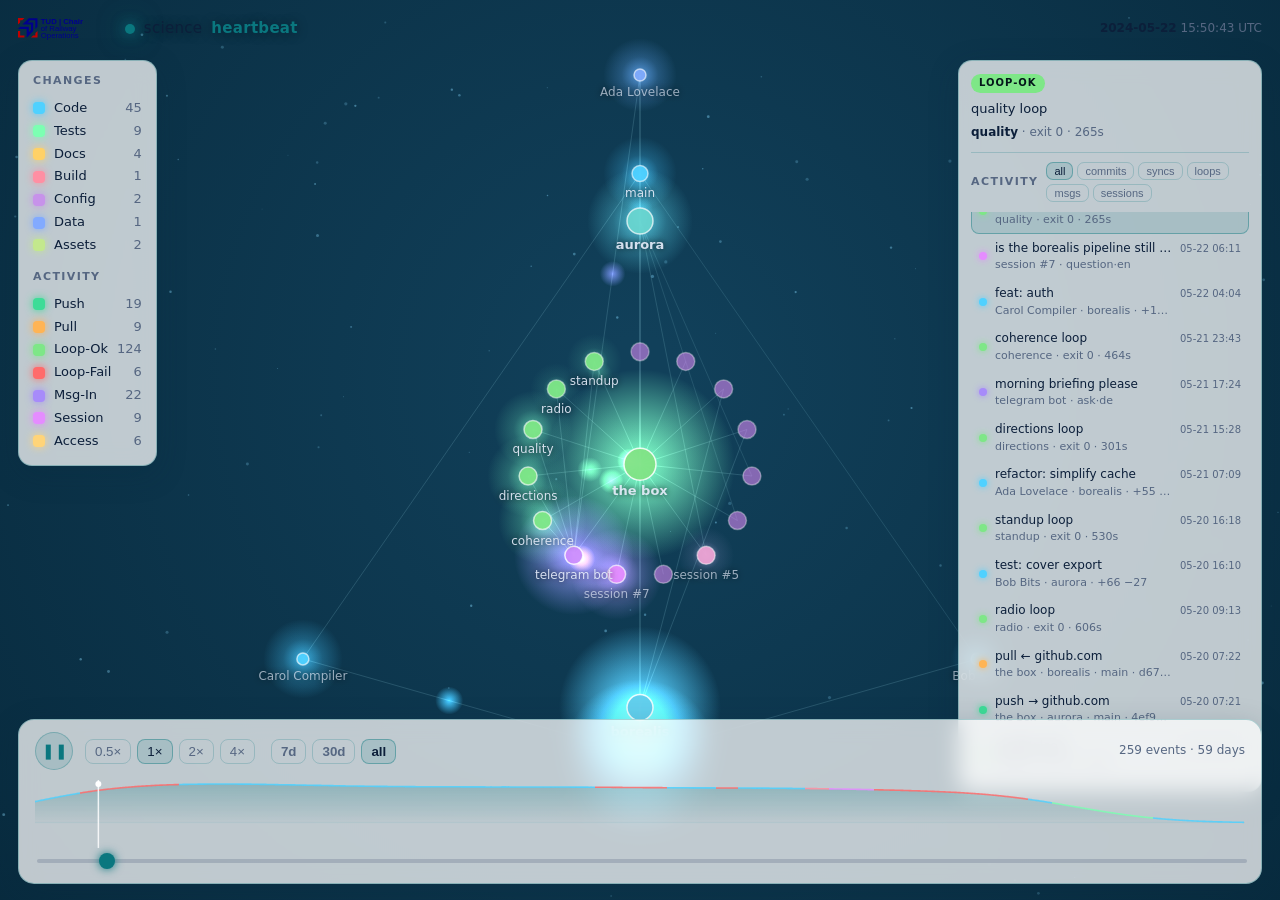
==== commit 20f58476: "feat(dashboard): TUD CRO chair design, mobile layout, trailing-range view - Apply Chair of Railway O" ====
--- a/examples/demo/index.html
+++ b/examples/demo/index.html
@@ -2,18 +2,68 @@
 <html lang="en">
 <head>
 <meta charset="utf-8" />
-<meta name="viewport" content="width=device-width, initial-scale=1, maximum-scale=1" />
-<title>science heartbeat</title>
-<style>:root {
-  --bg-0: #05080f;
-  --bg-1: #0a1020;
-  --ink: #e8eefc;
-  --ink-dim: #8ea0c0;
-  --line: rgba(120, 150, 200, 0.16);
-  --panel: rgba(12, 18, 34, 0.62);
-  --panel-brd: rgba(120, 160, 230, 0.18);
-  --accent: #4fd1ff;
-  --shadow: 0 8px 30px rgba(0, 0, 0, 0.45);
+<meta name="viewport" content="width=device-width, initial-scale=1, viewport-fit=cover" />
+<meta name="color-scheme" content="dark light" />
+<meta name="theme-color" content="#00103a" media="(prefers-color-scheme: dark)" />
+<meta name="theme-color" content="#0A777F" media="(prefers-color-scheme: light)" />
+<title>science heartbeat — TUD Chair of Railway Operations</title>
+<style>/* =========================================================================
+   science heartbeat — TUD Chair of Railway Operations (CRO) corporate design.
+
+   Dark (default) : TUD Dunkelblau field, Türkis accent, white chair logo.
+   Light          : light frosted chrome, Türkis accent, blue chair logo.
+   Brand palette  : Türkis #0A777F · Brillantblau #00008C · Orange #C85000 ·
+                    Rot #D20F41 · Violett #7369BE · Dunkelblau #001450.
+
+   The Canvas engine (app.js) is themed too: the `--canvas-*`, `--*-rgb` and
+   `--accent-rgb` tokens below are read at runtime via getComputedStyle, so the
+   glow / starfield / ECG follow the device appearance with no hard-coded hex
+   in the script. The canvas keeps a deep field in both modes because the glow
+   is additive ("lighter") and would vanish on a white background.
+   ========================================================================= */
+:root {
+  /* chrome (dark / default) */
+  --ink: #eaf1ff;
+  --ink-dim: #9db4d8;
+  --line: rgba(120, 160, 210, 0.18);
+  --panel: rgba(8, 28, 72, 0.62);
+  --panel-brd: rgba(54, 184, 191, 0.24);
+  --accent: #36b8bf;        /* Türkis (lightened for the dark field) */
+  --accent-soft: color-mix(in srgb, var(--accent) 13%, transparent);
+  --accent-line: color-mix(in srgb, var(--accent) 42%, transparent);
+  --chip-ink: #04161a;      /* dark text on a bright category chip */
+  --shadow: 0 8px 30px rgba(0, 6, 24, 0.5);
+
+  /* canvas engine tokens (read by app.js) */
+  --canvas-bg-0: #0b2a63;   /* inner radial */
+  --canvas-bg-1: #00103a;   /* outer radial — TUD Dunkelblau */
+  --star-rgb: 130, 175, 225;
+  --edge-rgb: 90, 150, 185;
+  --node-rgb: 140, 170, 215;
+  --accent-rgb: 54, 184, 191;
+
+  --bg-0: var(--canvas-bg-1);
+}
+
+@media (prefers-color-scheme: light) {
+  :root {
+    --ink: #0c1f3a;
+    --ink-dim: #566782;
+    --line: rgba(10, 119, 127, 0.22);
+    --panel: rgba(255, 255, 255, 0.74);
+    --panel-brd: rgba(10, 119, 127, 0.30);
+    --accent: #0A777F;      /* Türkis 1 */
+    --chip-ink: #04161a;
+    --shadow: 0 8px 30px rgba(10, 40, 60, 0.22);
+
+    /* canvas stays a deep field (glow legibility) but lifts and warms a touch */
+    --canvas-bg-0: #11405a;
+    --canvas-bg-1: #062638;
+    --star-rgb: 150, 200, 215;
+    --edge-rgb: 120, 180, 195;
+    --node-rgb: 170, 205, 225;
+    --accent-rgb: 10, 119, 127;
+  }
 }
 
 * { box-sizing: border-box; }
@@ -24,8 +74,9 @@
   overflow: hidden;
   background: var(--bg-0);
   color: var(--ink);
-  font: 13px/1.45 ui-sans-serif, system-ui, -apple-system, "Segoe UI", Roboto, sans-serif;
+  font: 13px/1.45 ui-sans-serif, system-ui, -apple-system, BlinkMacSystemFont, "Segoe UI", Roboto, sans-serif;
   -webkit-font-smoothing: antialiased;
+  -webkit-tap-highlight-color: transparent;
 }
 
 #stage {
@@ -33,6 +84,7 @@
   inset: 0;
   display: block;
   cursor: grab;
+  touch-action: none;
 }
 #stage:active { cursor: grabbing; }
 
@@ -42,43 +94,86 @@
   border: 1px solid var(--panel-brd);
   border-radius: 14px;
   padding: 12px 14px;
-  backdrop-filter: blur(9px);
-  -webkit-backdrop-filter: blur(9px);
+  backdrop-filter: blur(11px);
+  -webkit-backdrop-filter: blur(11px);
   box-shadow: var(--shadow);
 }
 
+/* --- top bar ------------------------------------------------------------ */
 #topbar {
   position: fixed;
-  top: 16px;
+  top: 14px;
   left: 18px;
   right: 18px;
   display: flex;
   align-items: center;
   justify-content: space-between;
+  gap: 12px;
   pointer-events: none;
 }
 .brand {
   display: flex;
   align-items: center;
+  gap: 12px;
+  min-width: 0;
+}
+.brandlogo { display: inline-flex; flex: 0 0 auto; }
+.brandlogo svg { height: 30px; width: auto; display: block; }
+/* dark (default): chair logo flips white */
+.brandlogo svg text, .brandlogo svg path { fill: #ffffff; }
+@media (prefers-color-scheme: light) {
+  .brandlogo svg text,
+  .brandlogo svg path[fill="#00008C"] { fill: #00008C; }
+  .brandlogo svg path[fill="#C00000"] { fill: #C00000; }
+}
+.brandname {
+  display: inline-flex;
+  align-items: center;
   gap: 9px;
-  font-size: 16px;
+  font-size: 15px;
   letter-spacing: 0.3px;
-  text-shadow: 0 1px 12px rgba(0, 0, 0, 0.6);
-}
-.brand b { font-weight: 700; color: var(--accent); }
-.brand .dot {
-  width: 11px;
-  height: 11px;
+  text-shadow: 0 1px 12px rgba(0, 0, 0, 0.45);
+  white-space: nowrap;
+}
+.brandname b { font-weight: 700; color: var(--accent); }
+.dot {
+  width: 10px;
+  height: 10px;
   border-radius: 50%;
   background: var(--accent);
   box-shadow: 0 0 14px var(--accent), 0 0 28px var(--accent);
   animation: beat 1.6s ease-in-out infinite;
+  flex: 0 0 auto;
 }
 @keyframes beat {
   0%, 100% { transform: scale(1); opacity: 0.85; }
   18% { transform: scale(1.5); opacity: 1; }
   40% { transform: scale(1); opacity: 0.85; }
 }
+.topctl {
+  display: flex;
+  align-items: center;
+  gap: 10px;
+  pointer-events: auto;
+}
+.iconbtn {
+  display: none;            /* desktop: hidden; shown in the mobile media query */
+  align-items: center;
+  gap: 5px;
+  border: 1px solid var(--panel-brd);
+  background: var(--panel);
+  color: var(--ink-dim);
+  border-radius: 999px;
+  padding: 6px 11px;
+  font-size: 11px;
+  font-weight: 600;
+  letter-spacing: 0.4px;
+  text-transform: uppercase;
+  cursor: pointer;
+  backdrop-filter: blur(11px);
+  -webkit-backdrop-filter: blur(11px);
+}
+.iconbtn.active { color: var(--ink); border-color: var(--accent-line); background: var(--accent-soft); }
 .clock {
   font-variant-numeric: tabular-nums;
   color: var(--ink-dim);
@@ -87,8 +182,9 @@
 }
 .clock b { color: var(--ink); font-weight: 600; }
 
+/* --- legend ------------------------------------------------------------- */
 #legend {
-  top: 64px;
+  top: 60px;
   left: 18px;
   max-width: 210px;
 }
@@ -100,6 +196,7 @@
   color: var(--ink-dim);
   font-weight: 600;
 }
+#legend h4:not(:first-child) { margin-top: 12px; }
 .legend-row {
   display: flex;
   align-items: center;
@@ -116,10 +213,11 @@
 .legend-row .nm { flex: 1; text-transform: capitalize; }
 .legend-row .ct { color: var(--ink-dim); font-variant-numeric: tabular-nums; }
 
+/* --- sidebar (activity rail / mobile drawer) ---------------------------- */
 #sidebar {
-  top: 64px;
+  top: 60px;
   right: 18px;
-  bottom: 104px;
+  bottom: 108px;
   width: 304px;
   max-width: calc(100vw - 36px);
   display: flex;
@@ -127,6 +225,7 @@
   gap: 10px;
   padding: 12px 12px 8px;
 }
+.drawer-handle { display: none; }
 #nowplaying {
   flex: 0 0 auto;
   min-height: 18px;
@@ -161,8 +260,8 @@
 }
 .filters button.active {
   color: var(--ink);
-  border-color: var(--accent);
-  background: rgba(79, 209, 255, 0.12);
+  border-color: var(--accent-line);
+  background: var(--accent-soft);
 }
 #eventlist {
   flex: 1 1 auto;
@@ -170,11 +269,12 @@
   margin: 0 -6px;
   padding: 0 6px;
   scrollbar-width: thin;
-  scrollbar-color: rgba(120, 150, 200, 0.4) transparent;
+  scrollbar-color: var(--accent-line) transparent;
+  -webkit-overflow-scrolling: touch;
 }
 #eventlist::-webkit-scrollbar { width: 7px; }
 #eventlist::-webkit-scrollbar-thumb {
-  background: rgba(120, 150, 200, 0.35);
+  background: var(--accent-line);
   border-radius: 4px;
 }
 .ev-row {
@@ -186,10 +286,10 @@
   cursor: pointer;
   border: 1px solid transparent;
 }
-.ev-row:hover { background: rgba(120, 150, 200, 0.1); }
+.ev-row:hover { background: color-mix(in srgb, var(--ink-dim) 12%, transparent); }
 .ev-row.active {
-  background: rgba(79, 209, 255, 0.12);
-  border-color: rgba(79, 209, 255, 0.35);
+  background: var(--accent-soft);
+  border-color: var(--accent-line);
 }
 .ev-row .ev-dot {
   width: 8px;
@@ -228,7 +328,7 @@
   letter-spacing: 1px;
   padding: 2px 8px;
   border-radius: 999px;
-  color: #05080f;
+  color: var(--chip-ink);
   font-weight: 700;
 }
 .np-title {
@@ -240,6 +340,7 @@
 .np-meta { color: var(--ink-dim); font-size: 12px; }
 .np-meta b { color: var(--ink); font-weight: 600; }
 
+/* --- timeline ----------------------------------------------------------- */
 #timeline {
   position: fixed;
   left: 18px;
@@ -249,32 +350,34 @@
   border: 1px solid var(--panel-brd);
   border-radius: 16px;
   padding: 12px 16px 14px;
-  backdrop-filter: blur(9px);
-  -webkit-backdrop-filter: blur(9px);
+  backdrop-filter: blur(11px);
+  -webkit-backdrop-filter: blur(11px);
   box-shadow: var(--shadow);
 }
 .controls {
   display: flex;
   align-items: center;
-  gap: 14px;
+  gap: 12px;
   margin-bottom: 8px;
+  flex-wrap: wrap;
 }
 #playpause {
   width: 38px;
   height: 38px;
   border-radius: 50%;
   border: 1px solid var(--panel-brd);
-  background: rgba(79, 209, 255, 0.12);
+  background: var(--accent-soft);
   color: var(--accent);
   font-size: 15px;
   cursor: pointer;
   transition: background 0.15s ease, transform 0.1s ease;
   flex: 0 0 auto;
 }
-#playpause:hover { background: rgba(79, 209, 255, 0.22); }
+#playpause:hover { background: color-mix(in srgb, var(--accent) 22%, transparent); }
 #playpause:active { transform: scale(0.94); }
-.speeds { display: flex; gap: 6px; }
-.speeds button {
+.speeds, .ranges { display: flex; gap: 6px; }
+.ranges { margin-left: 4px; }
+.speeds button, .ranges button {
   border: 1px solid var(--line);
   background: transparent;
   color: var(--ink-dim);
@@ -283,7 +386,12 @@
   cursor: pointer;
   font-variant-numeric: tabular-nums;
 }
-.speeds button.active { color: var(--ink); border-color: var(--accent); background: rgba(79, 209, 255, 0.12); }
+.speeds button.active, .ranges button.active {
+  color: var(--ink);
+  border-color: var(--accent-line);
+  background: var(--accent-soft);
+}
+.ranges button { font-weight: 600; }
 .controls .span {
   margin-left: auto;
   color: var(--ink-dim);
@@ -303,21 +411,21 @@
   height: 4px;
   margin-top: 8px;
   border-radius: 4px;
-  background: rgba(120, 150, 200, 0.2);
+  background: color-mix(in srgb, var(--ink-dim) 28%, transparent);
   outline: none;
 }
 #scrub::-webkit-slider-thumb {
   -webkit-appearance: none;
-  width: 14px;
-  height: 14px;
+  width: 16px;
+  height: 16px;
   border-radius: 50%;
   background: var(--accent);
   box-shadow: 0 0 10px var(--accent);
   cursor: pointer;
 }
 #scrub::-moz-range-thumb {
-  width: 14px;
-  height: 14px;
+  width: 16px;
+  height: 16px;
   border: none;
   border-radius: 50%;
   background: var(--accent);
@@ -325,16 +433,19 @@
   cursor: pointer;
 }
 
+/* --- tooltip / empty ---------------------------------------------------- */
 .tooltip {
   position: fixed;
   pointer-events: none;
-  background: rgba(8, 12, 24, 0.92);
+  background: var(--panel);
   border: 1px solid var(--panel-brd);
   border-radius: 9px;
   padding: 7px 10px;
   font-size: 12px;
   max-width: 260px;
   box-shadow: var(--shadow);
+  backdrop-filter: blur(11px);
+  -webkit-backdrop-filter: blur(11px);
   z-index: 10;
   transform: translate(-50%, calc(-100% - 12px));
 }
@@ -352,19 +463,109 @@
   text-align: center;
   padding: 40px;
 }
+
+/* =========================================================================
+   Mobile — phones / narrow viewports. The three fixed panels would overlap,
+   so: the legend becomes a tap-to-show overlay, the activity rail becomes a
+   bottom drawer (collapsed to its header by default, tap the handle/button
+   to expand), and the timeline goes edge-to-edge and compact.
+   ========================================================================= */
+@media (max-width: 720px) {
+  #topbar {
+    top: max(10px, env(safe-area-inset-top));
+    left: 12px;
+    right: 12px;
+  }
+  .brandlogo svg { height: 24px; }
+  .brandname { display: none; }              /* keep the logo, drop the wordmark */
+  .clock { display: none; }
+  .iconbtn { display: inline-flex; }
+
+  /* legend: hidden until toggled, then a floating overlay */
+  #legend {
+    display: none;
+    top: 56px;
+    left: 12px;
+    right: 12px;
+    max-width: none;
+    z-index: 8;
+  }
+  body.legend-open #legend { display: block; }
+
+  /* sidebar → bottom drawer above the timeline */
+  #sidebar {
+    top: auto;
+    left: 12px;
+    right: 12px;
+    bottom: calc(150px + env(safe-area-inset-bottom));
+    width: auto;
+    max-width: none;
+    max-height: 48px;                        /* collapsed: header peek only */
+    overflow: hidden;
+    padding: 8px 12px;
+    transition: max-height 0.28s ease;
+    z-index: 7;
+  }
+  body.list-open #sidebar { max-height: 50vh; }
+  .drawer-handle {
+    display: block;
+    width: 40px;
+    height: 4px;
+    border-radius: 999px;
+    background: var(--ink-dim);
+    opacity: 0.5;
+    margin: 0 auto 2px;
+    flex: 0 0 auto;
+    cursor: pointer;
+  }
+  #sidebar #nowplaying.idle { min-height: 16px; opacity: 0.55; }
+  #sidebar #nowplaying.idle::before {
+    content: "activity — tap to expand";
+    font-size: 11px;
+    text-transform: uppercase;
+    letter-spacing: 1.2px;
+    color: var(--ink-dim);
+  }
+
+  /* timeline: edge to edge, compact */
+  #timeline {
+    left: 8px;
+    right: 8px;
+    bottom: max(8px, env(safe-area-inset-bottom));
+    padding: 10px 12px 12px;
+    border-radius: 14px;
+  }
+  .controls { gap: 9px; row-gap: 8px; }
+  #playpause { width: 34px; height: 34px; }
+  .speeds button, .ranges button { padding: 5px 10px; }   /* tap targets */
+  .controls .span { font-size: 11px; width: 100%; margin-left: 0; text-align: right; order: 9; }
+  #ecg { height: 54px; }
+}
+
+@media (max-width: 380px) {
+  .speeds { display: none; }                  /* keep ranges; speeds is secondary */
+}
 </style>
 </head>
 <body>
 <canvas id="stage"></canvas>
 
 <header id="topbar">
-  <div class="brand"><span class="dot"></span> science<b>heartbeat</b></div>
-  <div id="clock" class="clock"></div>
+  <div class="brand">
+    <span class="brandlogo" aria-label="TUD — Chair of Railway Operations"><svg viewBox="0 0 1014 321" xmlns="http://www.w3.org/2000/svg" role="img"><g transform="translate(-1485 -585)"><text fill="#00008C" font-family="Arial,Arial_MSFontService,sans-serif" font-weight="700" font-size="83" transform="matrix(1 0 0 1 1728.92 690)">TUD | Chair</text><text fill="#00008C" font-family="Arial,Arial_MSFontService,sans-serif" font-weight="400" font-size="83" transform="matrix(1 0 0 1 1728.92 763)">o</text><text fill="#00008C" font-family="Arial,Arial_MSFontService,sans-serif" font-weight="400" font-size="83" transform="matrix(1 0 0 1 1774.75 763)">f</text><text fill="#00008C" font-family="Arial,Arial_MSFontService,sans-serif" font-weight="400" font-size="83" transform="matrix(1 0 0 1 1820.59 763)">Railway </text><text fill="#00008C" font-family="Arial,Arial_MSFontService,sans-serif" font-weight="400" font-size="83" transform="matrix(1 0 0 1 1728.92 837)">Operations</text><path d="M1600.51 630 1693 630 1693 722.49 1670.62 744.874 1670.62 674.888 1670.62 674.888 1670.62 651.685 1670.62 651.685 1647.41 651.685 1612.6 651.685 1589.4 674.876 1589.4 674.888 1647.41 674.888 1647.41 768.077 1577.49 838 1577.49 745.511 1485 745.511 1508.77 721.74 1601.01 721.74 1601.01 779.747 1601.02 779.747 1624.21 756.556 1624.21 721.74 1624.21 698.536 1624.21 698.536 1601.01 698.536 1601.01 698.536 1531.97 698.536Z" fill="#00008C" fill-rule="evenodd"/><path d="M1485 628 1554 628 1530.99 651.345 1508.01 651.345 1508.01 674.655 1485 698Z" fill="#C00000" fill-rule="evenodd"/><path d="M1485 768 1508.01 768 1508.01 813.988 1554 813.988 1554 837 1485 837Z" fill="#C00000" fill-rule="evenodd"/><path d="M1694 768 1694 837 1624 837 1647.32 814.012 1670.65 814.012 1670.65 791.012Z" fill="#C00000" fill-rule="evenodd"/></g></svg></span>
+    <span class="brandname"><span class="dot"></span> science<b>heartbeat</b></span>
+  </div>
+  <div class="topctl">
+    <button id="legendToggle" class="iconbtn" aria-label="Toggle legend">key</button>
+    <button id="listToggle" class="iconbtn" aria-label="Toggle activity">activity</button>
+    <div id="clock" class="clock"></div>
+  </div>
 </header>
 
 <aside id="legend" class="panel"></aside>
 
 <aside id="sidebar" class="panel">
+  <div class="drawer-handle" id="drawerHandle" aria-label="Expand activity"></div>
   <section id="nowplaying" class="idle"></section>
   <div class="list-head">
     <span class="list-title">activity</span>
@@ -377,6 +578,7 @@
   <div class="controls">
     <button id="playpause" aria-label="Play / pause">▶</button>
     <div class="speeds" id="speeds"></div>
+    <div class="ranges" id="ranges" aria-label="Time range"></div>
   </div>
   <canvas id="ecg"></canvas>
   <input id="scrub" type="range" min="0" max="1000" value="0" step="1" aria-label="Timeline" />
@@ -415,6 +617,40 @@
   var scrub = document.getElementById("scrub");
   var eventListEl = document.getElementById("eventlist");
   var filtersEl = document.getElementById("filters");
+  var rangesEl = document.getElementById("ranges");
+  var legendToggle = document.getElementById("legendToggle");
+  var listToggle = document.getElementById("listToggle");
+  var drawerHandle = document.getElementById("drawerHandle");
+
+  // --- theme tokens (read from CSS so the canvas follows the device theme) -
+  // The TUD Chair design lives in style.css; the Canvas engine reads the same
+  // custom properties here so the glow / starfield / ECG recolour with the
+  // light/dark appearance instead of carrying hard-coded hex.
+  function parseRgb(s, fallback) {
+    var p = String(s).split(",");
+    if (p.length < 3) return fallback;
+    return [parseInt(p[0], 10) || 0, parseInt(p[1], 10) || 0, parseInt(p[2], 10) || 0];
+  }
+  var THEME;
+  function readTheme() {
+    var cs = getComputedStyle(document.documentElement);
+    function v(name, fallback) {
+      var got = cs.getPropertyValue(name).trim();
+      return got || fallback;
+    }
+    THEME = {
+      bg0: v("--canvas-bg-0", "#0b2a63"),
+      bg1: v("--canvas-bg-1", "#00103a"),
+      star: parseRgb(v("--star-rgb", "130,175,225"), [130, 175, 225]),
+      edge: parseRgb(v("--edge-rgb", "90,150,185"), [90, 150, 185]),
+      node: parseRgb(v("--node-rgb", "140,170,215"), [140, 170, 215]),
+      accent: parseRgb(v("--accent-rgb", "54,184,191"), [54, 184, 191]),
+    };
+  }
+  readTheme();
+  var darkMq = window.matchMedia("(prefers-color-scheme: dark)");
+  if (darkMq.addEventListener) darkMq.addEventListener("change", readTheme);
+  else if (darkMq.addListener) darkMq.addListener(readTheme);
 
   // --- event-type metadata (label + sidebar filter group) ----------------
   var EVENT_META = {
@@ -451,14 +687,14 @@
   var pulses = DATA.pulses; // sorted by (t, id)
   var pulseTimes = pulses.map(function (p) { return p.t; });
 
-  var T0 = DATA.t_min, T1 = DATA.t_max;
-  var span = Math.max(1, T1 - T0);
-  var TAU = Math.max(span * 0.035, 1);          // glow decay (data-seconds)
-  var RISE = TAU * 0.18;                          // onset time
-  var WINDOW = TAU * 6;                            // how far back a pulse matters
-  var TRAVEL = Math.max(TAU * 1.1, span * 0.02);   // edge travel duration
-  var TAIL = TAU * 5;                              // post-end fade before looping
-  var DOMAIN_END = T1 + TAIL;
+  // Absolute bounds of the data; the *view* bounds below can be narrowed to a
+  // trailing range (e.g. the last week) without rescanning.
+  var FULL_T0 = DATA.t_min, FULL_T1 = DATA.t_max;
+  var DAY = 86400;
+
+  // View bounds + derived animation constants — all (re)set by applyRange().
+  var T0, T1, span, TAU, RISE, WINDOW, TRAVEL, TAIL, DOMAIN_END;
+  var rangeDays = null;                            // null = all time
 
   var hasPulses = pulses.length > 0;
   if (!hasPulses) {
@@ -468,11 +704,11 @@
     if (sb) sb.style.display = "none";
   }
 
-  // playback state
-  var cursor = T0;
+  // playback state (cursor / baseSpeed are initialised by applyRange below)
+  var cursor = FULL_T0;
   var playing = hasPulses;
   var multiplier = 1;
-  var baseSpeed = span / 26; // play the whole timeline in ~26s at 1x
+  var baseSpeed = 1; // recomputed per range: play the whole window in ~26s at 1x
   var lastFrame = 0;
 
   // view transform (world -> screen)
@@ -481,6 +717,7 @@
 
   // --- sizing ------------------------------------------------------------
   function resize() {
+    readTheme();   // appearance / token changes are cheap to re-read here
     var dpr = Math.min(window.devicePixelRatio || 1, 2);
     stage.width = Math.floor(window.innerWidth * dpr);
     stage.height = Math.floor(window.innerHeight * dpr);
@@ -571,6 +808,7 @@
     var end = lowerBound(pulseTimes, cursor + 1e-6);
     for (var i = start; i < end; i++) {
       var p = pulses[i];
+      if (p.t < T0) continue; // narrowed range: ignore pulses before the window
       var dt = cursor - p.t;
       if (dt < 0) continue;
       var env = envelope(dt);
@@ -611,15 +849,15 @@
   function drawBackground(now) {
     var w = window.innerWidth, h = window.innerHeight;
     var g = ctx.createRadialGradient(w / 2, h * 0.42, 40, w / 2, h * 0.42, Math.max(w, h) * 0.8);
-    g.addColorStop(0, "#0b1326");
-    g.addColorStop(1, "#05080f");
+    g.addColorStop(0, THEME.bg0);
+    g.addColorStop(1, THEME.bg1);
     ctx.fillStyle = g;
     ctx.fillRect(0, 0, w, h);
     ctx.globalCompositeOperation = "lighter";
     for (var i = 0; i < stars.length; i++) {
       var s = stars[i];
       var tw = 0.35 + 0.35 * (0.5 + 0.5 * Math.sin(now * 0.0008 * s.sp + s.ph));
-      ctx.fillStyle = rgba([150, 180, 230], tw * 0.5);
+      ctx.fillStyle = rgba(THEME.star, tw * 0.5);
       ctx.beginPath();
       ctx.arc(s.x * w, s.y * h, s.r, 0, 6.2832);
       ctx.fill();
@@ -628,8 +866,6 @@
   }
 
   // --- main render -------------------------------------------------------
-  var DEFAULT = [120, 150, 200];
-
   // Idle core tint by node kind, so machine nodes read distinctly even when
   // they are not glowing.
   var KIND_TINT = {
@@ -667,7 +903,7 @@
       if (!a || !b) continue;
       var pa = toScreen(a.x, a.y), pb = toScreen(b.x, b.y);
       var lit = Math.min(1, (state.glow[ed.source] || 0) + (state.glow[ed.target] || 0));
-      ctx.strokeStyle = rgba([120, 150, 210], 0.06 + lit * 0.18);
+      ctx.strokeStyle = rgba(THEME.edge, 0.06 + lit * 0.18);
       ctx.beginPath();
       ctx.moveTo(pa[0], pa[1]);
       ctx.lineTo(pb[0], pb[1]);
@@ -681,7 +917,7 @@
       var g = Math.min(1.6, state.glow[n.id] || 0);
       if (g <= 0.002) continue;
       var pos = toScreen(n.x, n.y);
-      var c = nodeColor(n.id, state, DEFAULT);
+      var c = nodeColor(n.id, state, THEME.node);
       var R = nodeRadius(n) + 8 + g * 46;
       var grad = ctx.createRadialGradient(pos[0], pos[1], 0, pos[0], pos[1], R);
       grad.addColorStop(0, rgba(c, Math.min(0.9, 0.25 + g * 0.6)));
@@ -725,7 +961,7 @@
       var nd = DATA.nodes[j];
       var p2 = toScreen(nd.x, nd.y);
       var gg = state.glow[nd.id] || 0;
-      var cc2 = nodeColor(nd.id, state, DEFAULT);
+      var cc2 = nodeColor(nd.id, state, THEME.node);
       var rad = nodeRadius(nd);
       // core
       var tint = KIND_TINT[nd.kind] || [200, 215, 240];
@@ -766,9 +1002,10 @@
     var domKind = new Array(w);
     var max = 0.0001;
 
-    // accumulate (deterministic; pure function of pulses)
+    // accumulate (deterministic; pure function of pulses in the view window)
     for (var i = 0; i < pulses.length; i++) {
       var p = pulses[i];
+      if (p.t < T0) continue; // narrowed range: ignore pulses before the window
       var px = ((p.t - T0) / dom) * w;
       var rad = (kernel / dom) * w;
       var x0 = Math.max(0, Math.floor(px - rad));
@@ -783,7 +1020,7 @@
     for (var m = 0; m < w; m++) if (vals[m] > max) max = vals[m];
 
     // baseline
-    ectx.strokeStyle = "rgba(120,150,200,0.16)";
+    ectx.strokeStyle = rgba(THEME.edge, 0.18);
     ectx.lineWidth = 1;
     ectx.beginPath(); ectx.moveTo(0, mid); ectx.lineTo(w, mid); ectx.stroke();
 
@@ -796,8 +1033,8 @@
     }
     ectx.lineTo(w, mid);
     var fg = ectx.createLinearGradient(0, 0, 0, mid);
-    fg.addColorStop(0, "rgba(79,209,255,0.30)");
-    fg.addColorStop(1, "rgba(79,209,255,0.02)");
+    fg.addColorStop(0, rgba(THEME.accent, 0.3));
+    fg.addColorStop(1, rgba(THEME.accent, 0.02));
     ectx.fillStyle = fg;
     ectx.fill();
 
@@ -879,13 +1116,26 @@
   }
 
   // --- legend (change kinds + activity categories) -----------------------
+  // Full-range event counts drive which filter chips exist (so a chip never
+  // disappears mid-session); the windowed `catCounts` drive the legend totals,
+  // which reflect the currently selected time range.
+  var fullEventCounts = {};
+  pulses.forEach(function (p) {
+    fullEventCounts[p.event] = (fullEventCounts[p.event] || 0) + 1;
+  });
   var catCounts = {};
-  var eventCounts = {};
-  pulses.forEach(function (p) {
-    catCounts[p.category] = (catCounts[p.category] || 0) + 1;
-    eventCounts[p.event] = (eventCounts[p.event] || 0) + 1;
-  });
-  (function buildLegend() {
+  var windowCount = 0;
+  function computeCounts() {
+    catCounts = {};
+    windowCount = 0;
+    pulses.forEach(function (p) {
+      if (p.t < T0) return;
+      catCounts[p.category] = (catCounts[p.category] || 0) + 1;
+      windowCount++;
+    });
+  }
+
+  function buildLegend() {
     var changeOrder = ["code", "tests", "docs", "build", "deps", "config", "data", "assets", "other"];
     var eventOrder = ["push", "pull", "loop-ok", "loop-fail", "msg-in", "msg-out", "session", "access"];
     function rows(keys) {
@@ -905,7 +1155,7 @@
     if (eventHtml) html += "<h4>activity</h4>" + eventHtml;
     legendEl.innerHTML = html;
     if (!hasPulses) legendEl.style.display = "none";
-  })();
+  }
 
   // --- activity / commit list (the side rail) ----------------------------
   var activeFilter = "all";
@@ -954,6 +1204,7 @@
     var shown = 0;
     for (var i = pulses.length - 1; i >= 0; i--) {
       var p = pulses[i];
+      if (p.t < T0) continue; // narrowed range: only events inside the window
       if (kinds && kinds.indexOf(p.event) === -1) continue;
       shown++;
       var row = document.createElement("div");
@@ -978,7 +1229,7 @@
 
   (function buildFilters() {
     FILTERS.forEach(function (f) {
-      if (f.kinds && !f.kinds.some(function (k) { return eventCounts[k]; })) return; // skip empty
+      if (f.kinds && !f.kinds.some(function (k) { return fullEventCounts[k]; })) return; // skip empty
       var b = document.createElement("button");
       b.textContent = f.label;
       if (f.id === activeFilter) b.className = "active";
@@ -991,10 +1242,11 @@
       filtersEl.appendChild(b);
     });
   })();
-  buildEventList();
-
-  // --- speed controls ----------------------------------------------------
-  (function buildSpeeds() {
+
+  // --- speed + range controls --------------------------------------------
+  var spanLabelEl = null;
+  var rangeButtons = [];
+  (function buildControls() {
     [0.5, 1, 2, 4].forEach(function (m) {
       var b = document.createElement("button");
       b.textContent = m + "×";
@@ -1006,12 +1258,49 @@
       });
       speedsEl.appendChild(b);
     });
-    var span = document.createElement("span");
-    span.className = "span";
-    var days = Math.round((T1 - T0) / 86400);
-    span.textContent = hasPulses ? (pulses.length + " events · " + days + " days") : "";
-    speedsEl.parentNode.appendChild(span);
+    // trailing-window presets — "last week" is the headline one
+    [{ d: 7, l: "7d" }, { d: 30, l: "30d" }, { d: null, l: "all" }].forEach(function (r) {
+      var b = document.createElement("button");
+      b.textContent = r.l;
+      b.addEventListener("click", function () { applyRange(r.d); });
+      rangeButtons.push({ btn: b, days: r.d });
+      rangesEl.appendChild(b);
+    });
+    spanLabelEl = document.createElement("span");
+    spanLabelEl.className = "span";
+    speedsEl.parentNode.appendChild(spanLabelEl);
   })();
+
+  function updateSpanLabel() {
+    if (!spanLabelEl) return;
+    if (!hasPulses) { spanLabelEl.textContent = ""; return; }
+    var days = Math.max(1, Math.round(span / DAY));
+    var label = rangeDays != null ? ("last " + rangeDays + "d") : (days + " days");
+    spanLabelEl.textContent = windowCount + " events · " + label;
+  }
+
+  // Narrow (or reset) the visible window to a trailing range and recompute all
+  // range-dependent state: animation constants, cursor, legend, list and ECG.
+  function applyRange(days) {
+    rangeDays = days;
+    T1 = FULL_T1;
+    T0 = days != null ? Math.max(FULL_T0, FULL_T1 - days * DAY) : FULL_T0;
+    span = Math.max(1, T1 - T0);
+    TAU = Math.max(span * 0.035, 1);               // glow decay (data-seconds)
+    RISE = TAU * 0.18;                              // onset time
+    WINDOW = TAU * 6;                               // how far back a pulse matters
+    TRAVEL = Math.max(TAU * 1.1, span * 0.02);      // edge travel duration
+    TAIL = TAU * 5;                                 // post-end fade before looping
+    DOMAIN_END = T1 + TAIL;
+    baseSpeed = span / 26;                          // whole window in ~26s at 1x
+    cursor = T0;
+    computeCounts();
+    buildLegend();
+    buildEventList();
+    updateSpanLabel();
+    rangeButtons.forEach(function (rb) { rb.btn.classList.toggle("active", rb.days === rangeDays); });
+  }
+  applyRange(null);
 
   playBtn.addEventListener("click", function () {
     playing = !playing;
@@ -1019,6 +1308,23 @@
     if (playing && cursor >= DOMAIN_END) cursor = T0;
   });
   playBtn.textContent = playing ? "❚❚" : "▶";
+
+  // --- mobile chrome toggles ---------------------------------------------
+  // On phones the legend is a tap-to-show overlay and the activity rail is a
+  // bottom drawer; these flip body classes the CSS media query keys off.
+  function toggleBody(cls, btn) {
+    var on = document.body.classList.toggle(cls);
+    if (btn) btn.classList.toggle("active", on);
+  }
+  if (legendToggle) {
+    legendToggle.addEventListener("click", function () { toggleBody("legend-open", legendToggle); });
+  }
+  function openList() {
+    var on = document.body.classList.toggle("list-open");
+    if (listToggle) listToggle.classList.toggle("active", on);
+  }
+  if (listToggle) listToggle.addEventListener("click", openList);
+  if (drawerHandle) drawerHandle.addEventListener("click", openList);
 
   scrub.addEventListener("input", function () {
     var frac = Number(scrub.value) / 1000;
@@ -1039,6 +1345,8 @@
   ecg.addEventListener("mousedown", function (e) { ecgDown = true; ecgSeek(e.clientX); });
   window.addEventListener("mousemove", function (e) { if (ecgDown) ecgSeek(e.clientX); });
   window.addEventListener("mouseup", function () { ecgDown = false; });
+  ecg.addEventListener("touchstart", function (e) { ecgSeek(e.touches[0].clientX); }, { passive: true });
+  ecg.addEventListener("touchmove", function (e) { e.preventDefault(); ecgSeek(e.touches[0].clientX); }, { passive: false });
 
   // --- pan / zoom + hover ------------------------------------------------
   var hovered = null;
@@ -1067,6 +1375,49 @@
   }, { passive: false });
   stage.addEventListener("dblclick", function () { userScale = 1; userOX = 0; userOY = 0; });
 
+  // touch: one finger pans the graph, two fingers pinch-zoom around their
+  // midpoint — so the canvas is fully navigable on a phone.
+  var touchDrag = null, pinch = null;
+  function touchMid(t0, t1) { return { x: (t0.clientX + t1.clientX) / 2, y: (t0.clientY + t1.clientY) / 2 }; }
+  function touchDist(t0, t1) {
+    var dx = t0.clientX - t1.clientX, dy = t0.clientY - t1.clientY;
+    return Math.sqrt(dx * dx + dy * dy);
+  }
+  stage.addEventListener("touchstart", function (e) {
+    tooltip.hidden = true;
+    if (e.touches.length === 1) {
+      touchDrag = { x: e.touches[0].clientX - userOX, y: e.touches[0].clientY - userOY };
+      pinch = null;
+    } else if (e.touches.length === 2) {
+      touchDrag = null;
+      pinch = { dist: touchDist(e.touches[0], e.touches[1]), scale: userScale };
+    }
+  }, { passive: true });
+  stage.addEventListener("touchmove", function (e) {
+    if (e.touches.length === 1 && touchDrag) {
+      e.preventDefault();
+      userOX = e.touches[0].clientX - touchDrag.x;
+      userOY = e.touches[0].clientY - touchDrag.y;
+    } else if (e.touches.length === 2 && pinch) {
+      e.preventDefault();
+      var mid = touchMid(e.touches[0], e.touches[1]);
+      var w = toWorld(mid.x, mid.y);
+      var ratio = touchDist(e.touches[0], e.touches[1]) / Math.max(1, pinch.dist);
+      userScale = Math.max(0.3, Math.min(6, pinch.scale * ratio));
+      var w2 = toWorld(mid.x, mid.y);
+      var s = view.fit * userScale;
+      userOX += (w2[0] - w[0]) * s;
+      userOY += (w2[1] - w[1]) * s;
+    }
+  }, { passive: false });
+  stage.addEventListener("touchend", function (e) {
+    if (e.touches.length === 0) { touchDrag = null; pinch = null; }
+    else if (e.touches.length === 1) {
+      pinch = null;
+      touchDrag = { x: e.touches[0].clientX - userOX, y: e.touches[0].clientY - userOY };
+    }
+  });
+
   function hitTest(mx, my) {
     var best = null, bestD = 24 * 24;
     for (var i = 0; i < DATA.nodes.length; i++) {
